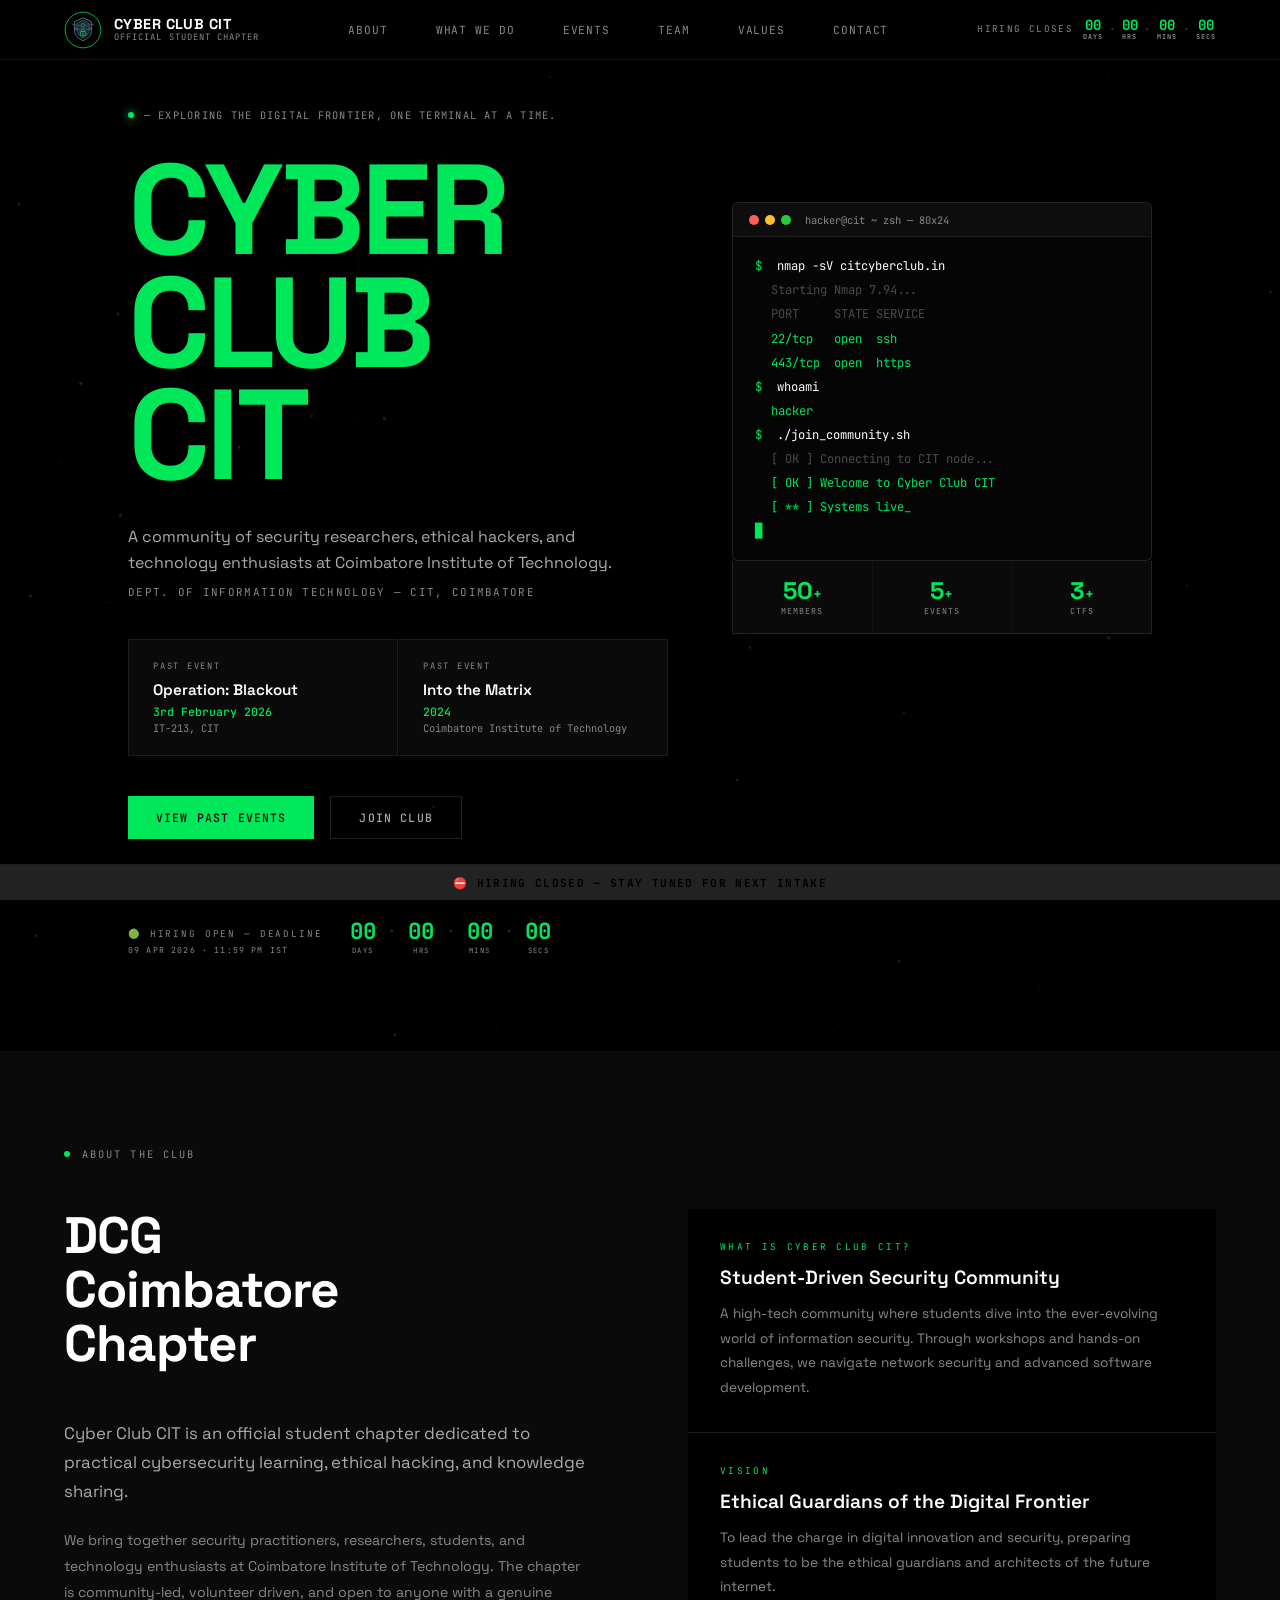
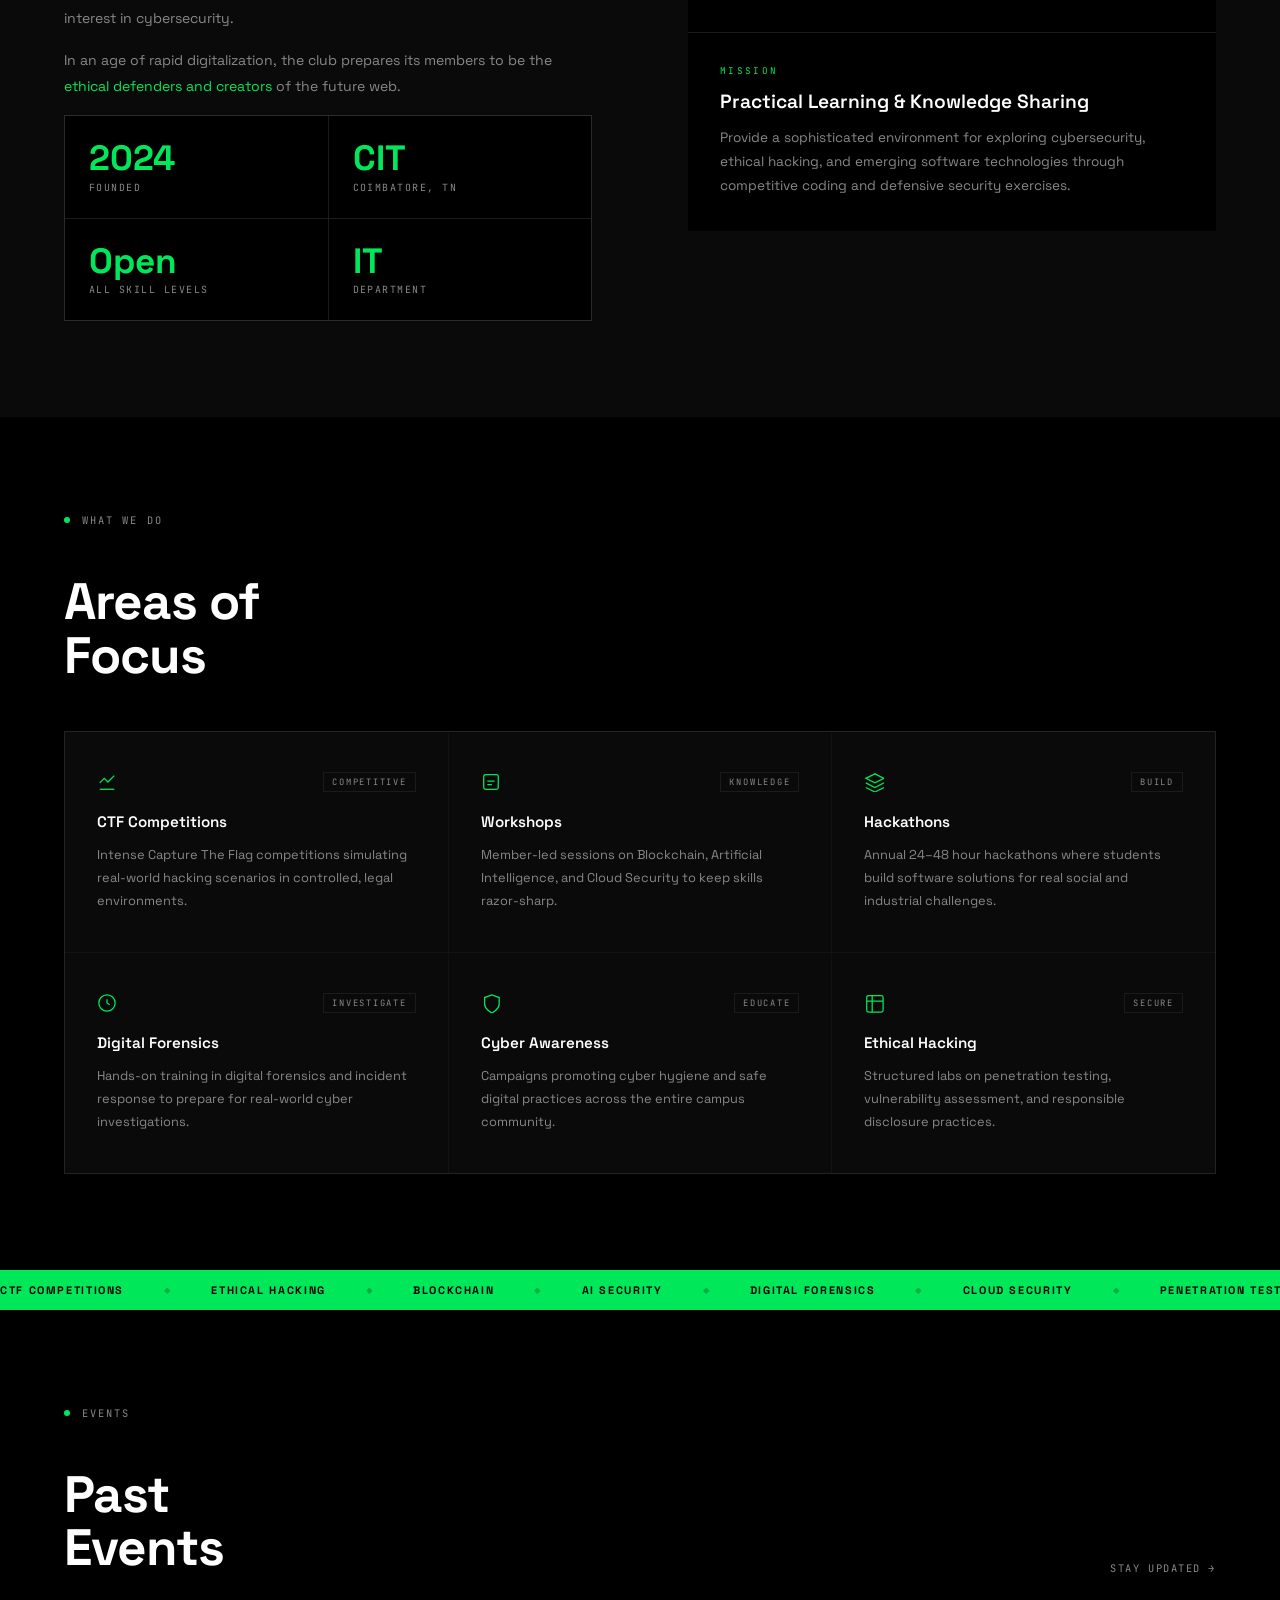
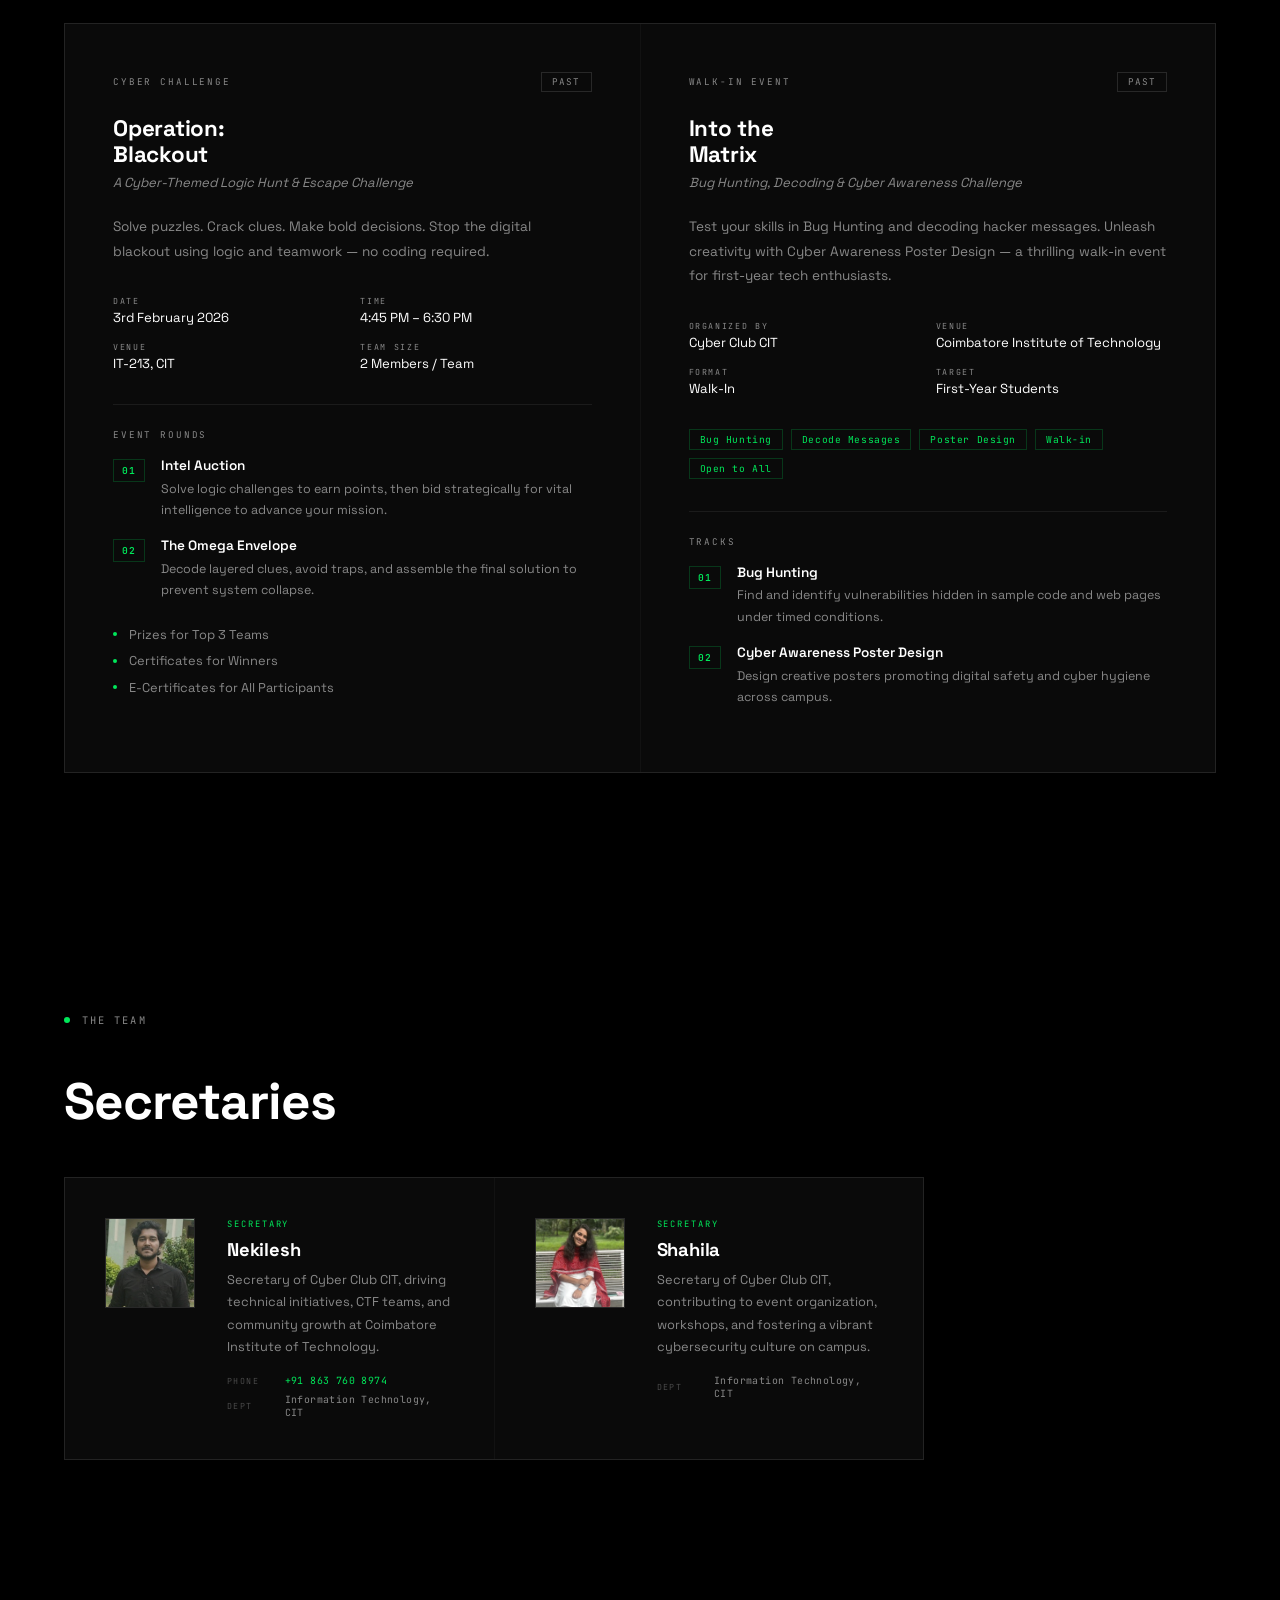
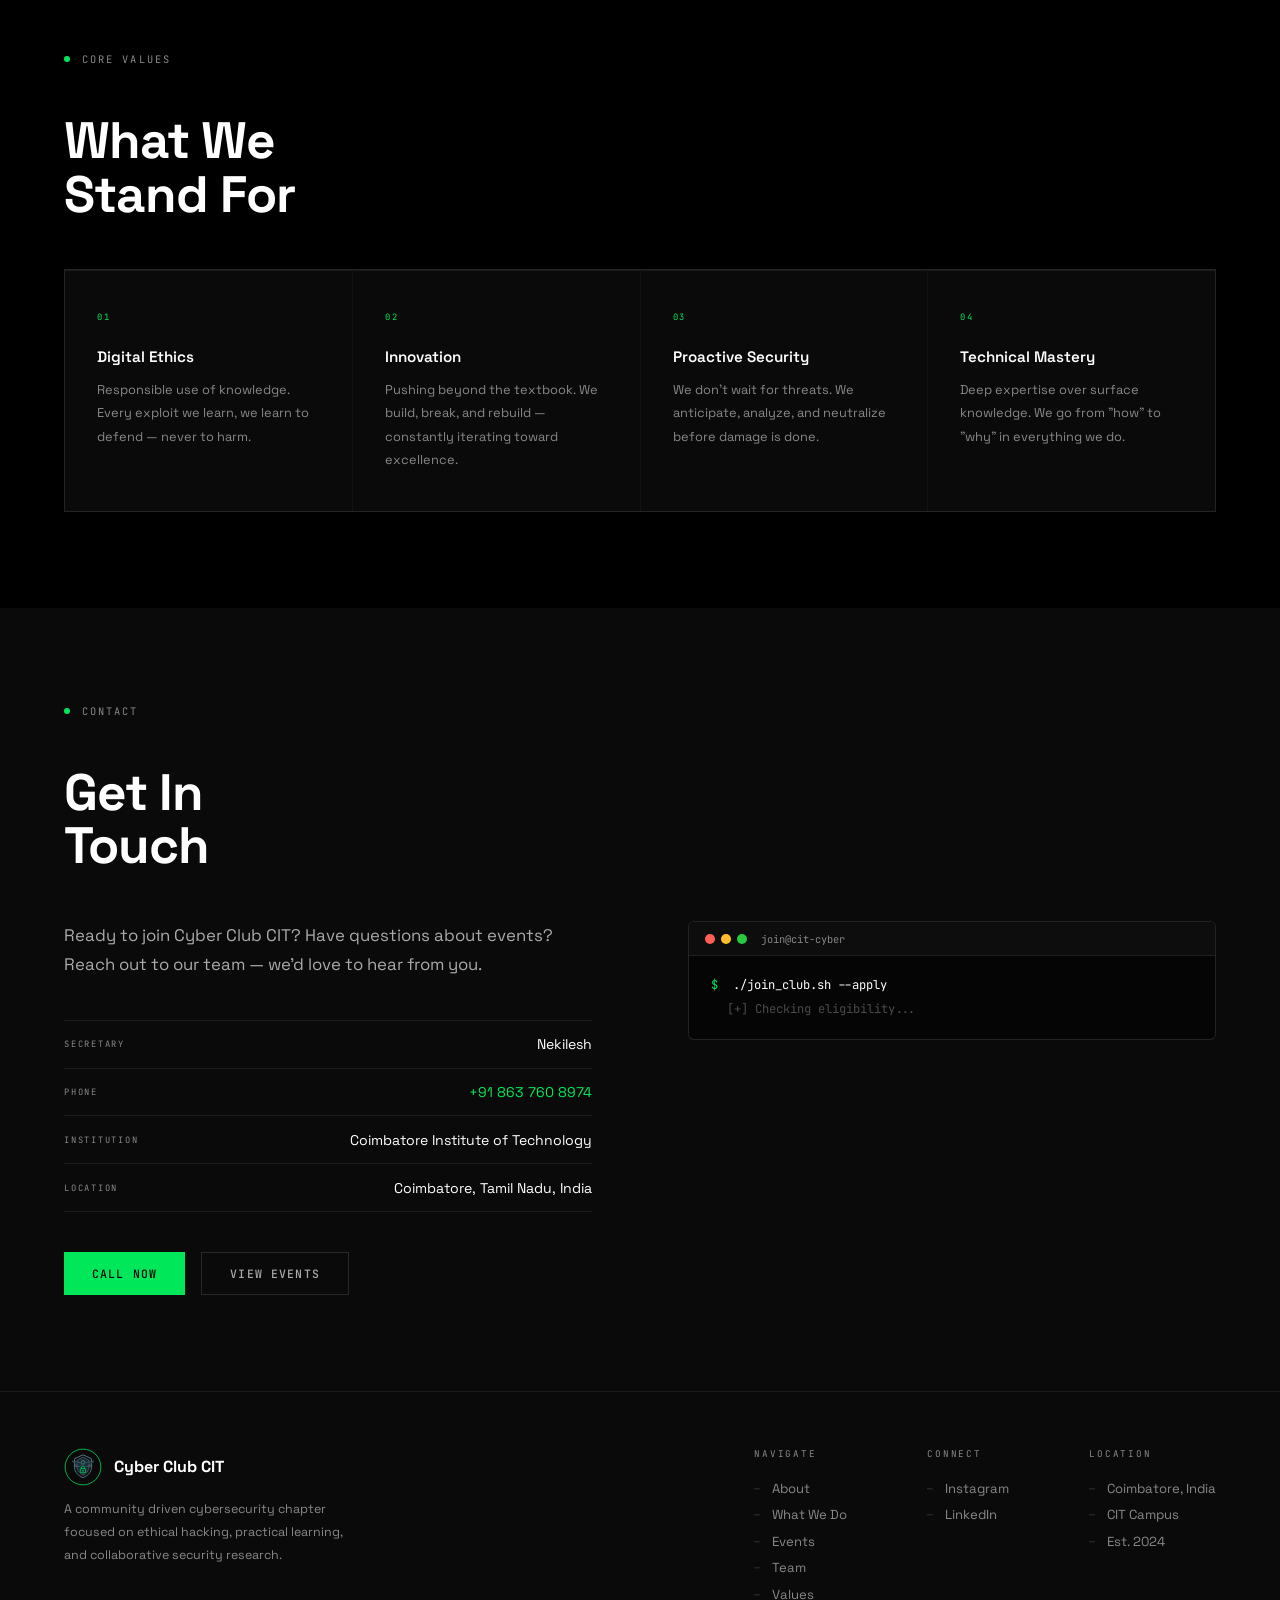
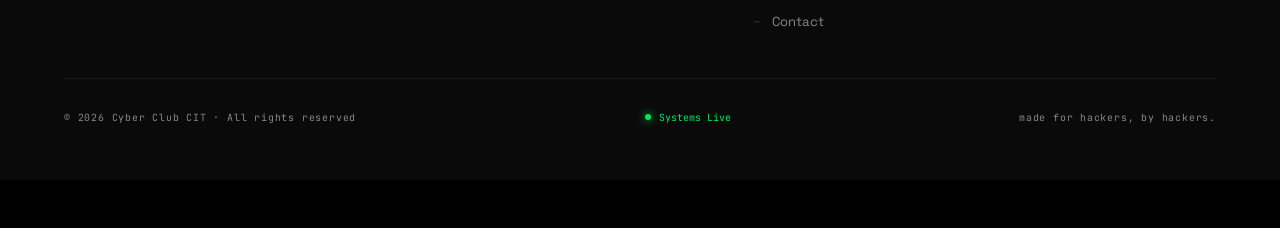
==== index.html @ 60dcbd28 "Added full website with images" ====
<!DOCTYPE html>
<html lang="en">
<head>
  <meta charset="UTF-8" />
  <meta name="viewport" content="width=device-width, initial-scale=1.0"/>
  <title>Cyber Club CIT — Coimbatore Institute of Technology</title>
  <meta name="description" content="Student-driven cybersecurity community at Coimbatore Institute of Technology.">
  <link rel="preconnect" href="https://fonts.googleapis.com">
  <link href="https://fonts.googleapis.com/css2?family=Space+Grotesk:wght@300;400;500;600;700&family=JetBrains+Mono:wght@300;400;500;700&display=swap" rel="stylesheet">
  <style>
    :root {
      --bg: #000000;
      --bg2: #0a0a0a;
      --bg3: #111111;
      --surface: #0f0f0f;
      --accent: #00e85a;
      --accent-dim: rgba(0, 232, 90, 0.15);
      --border: rgba(255,255,255,0.07);
      --border-md: rgba(255,255,255,0.12);
      --text: #888888;
      --text-bright: #ffffff;
      --text-mid: #aaaaaa;
      --font-mono: 'JetBrains Mono', monospace;
      --font-disp: 'Space Grotesk', sans-serif;
      --nav-h: 60px;
      --max-w: 1400px;
      --pad-x: clamp(1.5rem, 5vw, 5rem);
      --ease: cubic-bezier(0.16, 1, 0.3, 1);
    }

    *, *::before, *::after { margin: 0; padding: 0; box-sizing: border-box; }
    html { scroll-behavior: smooth; font-size: 16px; }
    body {
      background: var(--bg);
      color: var(--text);
      font-family: var(--font-disp);
      min-height: 100vh;
      overflow-x: hidden;
      -webkit-font-smoothing: antialiased;
    }
    a { text-decoration: none; color: inherit; }
    img, svg { display: block; }
    ul { list-style: none; }

    /* ---- NAV ---- */
    #navbar {
      position: fixed;
      top: 0; left: 0; right: 0;
      height: var(--nav-h);
      z-index: 500;
      border-bottom: 1px solid var(--border);
      background: rgba(0,0,0,0.92);
      backdrop-filter: blur(12px);
      -webkit-backdrop-filter: blur(12px);
    }
    .nav-inner {
      max-width: var(--max-w);
      margin: 0 auto;
      padding: 0 var(--pad-x);
      height: 100%;
      display: flex;
      align-items: center;
      justify-content: space-between;
    }
    .nav-logo {
      display: flex;
      align-items: center;
      gap: 0.75rem;
    }
    .club-logo-icon {
      width: 38px;
      height: 38px;
      flex-shrink: 0;
    }
    .nav-wordmark {
      display: flex;
      flex-direction: column;
      line-height: 1.1;
    }
    .nav-title {
      font-family: var(--font-disp);
      font-size: 0.9rem;
      font-weight: 700;
      color: var(--text-bright);
      letter-spacing: 0.03em;
    }
    .nav-sub {
      font-family: var(--font-mono);
      font-size: 0.55rem;
      color: var(--text);
      letter-spacing: 0.12em;
      text-transform: uppercase;
    }
    .nav-center {
      display: flex;
      align-items: center;
      gap: 3rem;
    }
    .nav-link {
      font-family: var(--font-mono);
      font-size: 0.7rem;
      color: var(--text);
      letter-spacing: 0.08em;
      text-transform: uppercase;
      transition: color 0.2s;
    }
    .nav-link:hover { color: var(--text-bright); }

    .nav-timer-wrap {
      display: flex;
      align-items: center;
      gap: 0.6rem;
    }
    .timer-label {
      font-family: var(--font-mono);
      font-size: 0.58rem;
      color: var(--text);
      letter-spacing: 0.15em;
      text-transform: uppercase;
    }
    .nav-timer {
      display: flex;
      align-items: center;
      gap: 6px;
      font-family: var(--font-mono);
      font-size: 0.82rem;
      font-weight: 700;
      color: var(--accent);
    }
    .timer-unit {
      display: flex;
      flex-direction: column;
      align-items: center;
      line-height: 1;
    }
    .timer-num { font-size: 0.88rem; }
    .timer-unit-label {
      font-size: 0.42rem;
      color: var(--text);
      letter-spacing: 0.15em;
      margin-top: 2px;
    }
    .timer-sep { color: var(--text); opacity: 0.4; font-size: 0.7rem; }

    .hamburger {
      display: none;
      background: none;
      border: 1px solid var(--border-md);
      width: 38px; height: 34px;
      flex-direction: column;
      align-items: center;
      justify-content: center;
      gap: 5px;
      cursor: pointer;
    }
    .hamburger span {
      display: block;
      width: 16px; height: 1px;
      background: var(--text);
      transition: background 0.2s;
    }
    .hamburger:hover span { background: var(--text-bright); }

    /* ---- MOBILE MENU ---- */
    .mobile-overlay {
      position: fixed; inset: 0;
      background: rgba(0,0,0,0.98);
      z-index: 2000;
      display: flex;
      flex-direction: column;
      align-items: center;
      justify-content: center;
      transform: translateX(100%);
      transition: transform 0.45s var(--ease);
    }
    .mobile-overlay.open { transform: translateX(0); }
    .close-btn {
      position: absolute;
      top: 1.5rem; right: var(--pad-x);
      background: none; border: 1px solid var(--border-md);
      width: 40px; height: 40px;
      display: flex; align-items: center; justify-content: center;
      color: var(--text); cursor: pointer;
      transition: color 0.2s, border-color 0.2s;
    }
    .close-btn:hover { color: var(--text-bright); border-color: var(--border-md); }
    .mobile-nav { display: flex; flex-direction: column; gap: 2rem; text-align: center; }
    .m-link {
      font-family: var(--font-disp);
      font-size: clamp(2rem, 8vw, 3.5rem);
      font-weight: 700;
      color: var(--text);
      transition: color 0.2s;
    }
    .m-link:hover { color: var(--text-bright); }
    .mobile-footer {
      position: absolute; bottom: 2rem;
      font-size: 0.65rem; color: var(--text);
      letter-spacing: 0.12em; text-align: center; line-height: 2;
    }

    /* ---- HERO ---- */
    #hero {
      min-height: 100vh;
      padding-top: var(--nav-h);
      position: relative;
      overflow: hidden;
      display: flex;
      flex-direction: column;
    }
    .hero-canvas-wrap {
      position: absolute; inset: 0; z-index: 0;
    }
    #heroCanvas { width: 100%; height: 100%; }

    .hero-eyebrow-bar {
      position: relative; z-index: 1;
      max-width: var(--max-w);
      margin: 0 auto;
      padding: 3rem var(--pad-x) 0;
      width: 100%;
    }
    .hero-eyebrow {
      display: flex; align-items: center; gap: 0.6rem;
      font-family: var(--font-mono);
      font-size: 0.65rem;
      color: var(--text);
      letter-spacing: 0.12em;
      text-transform: uppercase;
    }
    .status-dot {
      width: 6px; height: 6px;
      border-radius: 50%;
      background: var(--accent);
      box-shadow: 0 0 8px var(--accent);
      animation: pulseDot 2.5s ease-in-out infinite;
    }

    .hero-body {
      position: relative; z-index: 1;
      max-width: var(--max-w);
      margin: 0 auto;
      padding: 2rem var(--pad-x) 0;
      width: 100%;
      flex: 1;
      display: flex;
      align-items: flex-start;
      gap: 4rem;
    }
    .hero-left { flex: 1; }

    .hero-tagline {
      font-family: var(--font-mono);
      font-size: 0.75rem;
      color: var(--text);
      letter-spacing: 0.06em;
      margin-bottom: 1.25rem;
      font-style: italic;
    }
    .hero-tagline span { color: var(--text-mid); }

    .hero-title {
      font-family: var(--font-disp);
      font-weight: 700;
      font-size: clamp(4rem, 10vw, 9rem);
      line-height: 0.88;
      letter-spacing: -0.03em;
      color: var(--accent);
      margin-bottom: 2rem;
      animation: fadeUp 0.5s var(--ease) 0.1s both;
    }

    .hero-desc {
      font-size: 1rem;
      line-height: 1.65;
      color: var(--text-mid);
      max-width: 520px;
      margin-bottom: 0.5rem;
      font-weight: 400;
      animation: fadeUp 0.5s var(--ease) 0.25s both;
    }
    .hero-sub-desc {
      font-family: var(--font-mono);
      font-size: 0.68rem;
      color: var(--text);
      letter-spacing: 0.12em;
      text-transform: uppercase;
      margin-bottom: 2.5rem;
      animation: fadeUp 0.5s var(--ease) 0.35s both;
    }

    .event-cards-row {
      display: flex;
      gap: 1px;
      margin-bottom: 2.5rem;
      animation: fadeUp 0.5s var(--ease) 0.4s both;
    }
    .event-mini-card {
      flex: 1;
      border: 1px solid var(--border);
      background: var(--bg2);
      padding: 1.25rem 1.5rem;
    }
    .event-mini-card + .event-mini-card { border-left: none; }
    .emc-type {
      font-family: var(--font-mono);
      font-size: 0.55rem;
      color: var(--text);
      letter-spacing: 0.2em;
      text-transform: uppercase;
      margin-bottom: 0.5rem;
    }
    .emc-title {
      font-size: 0.95rem;
      font-weight: 600;
      color: var(--text-bright);
      margin-bottom: 0.35rem;
    }
    .emc-date {
      font-family: var(--font-mono);
      font-size: 0.72rem;
      color: var(--accent);
      font-weight: 500;
    }
    .emc-venue {
      font-family: var(--font-mono);
      font-size: 0.65rem;
      color: var(--text);
      margin-top: 2px;
    }

    .hero-cta {
      display: flex;
      gap: 1rem;
      flex-wrap: wrap;
      animation: fadeUp 0.5s var(--ease) 0.5s both;
    }

    /* Inline countdown in hero */
    .hero-timer-row {
      display: flex;
      align-items: center;
      gap: 1.5rem;
      margin-top: 3rem;
      padding-top: 2rem;
      border-top: 1px solid var(--border);
      animation: fadeUp 0.5s var(--ease) 0.6s both;
    }
    .htimer-label {
      font-family: var(--font-mono);
      font-size: 0.58rem;
      color: var(--text);
      letter-spacing: 0.2em;
      text-transform: uppercase;
    }
    .htimer {
      display: flex;
      align-items: center;
      gap: 0.5rem;
    }
    .htimer-unit {
      display: flex;
      flex-direction: column;
      align-items: center;
    }
    .htimer-num {
      font-family: var(--font-mono);
      font-size: 1.4rem;
      font-weight: 700;
      color: var(--accent);
      line-height: 1;
      min-width: 2.5ch;
      text-align: center;
    }
    .htimer-sub {
      font-family: var(--font-mono);
      font-size: 0.45rem;
      color: var(--text);
      letter-spacing: 0.18em;
      text-transform: uppercase;
      margin-top: 4px;
    }
    .htimer-sep {
      font-family: var(--font-mono);
      color: var(--text);
      opacity: 0.3;
      font-size: 1rem;
      margin-bottom: 14px;
    }

    .hero-right {
      flex: 0 0 420px;
      display: flex;
      flex-direction: column;
      gap: 0;
      padding-top: 3rem;
      animation: fadeLeft 0.6s var(--ease) 0.3s both;
    }

    /* Terminal */
    .terminal-window {
      background: #050505;
      border: 1px solid var(--border-md);
      border-radius: 6px;
      overflow: hidden;
    }
    .terminal-bar {
      background: #0d0d0d;
      padding: 0.6rem 1rem;
      display: flex;
      align-items: center;
      gap: 6px;
      border-bottom: 1px solid var(--border);
    }
    .tbar-dot {
      width: 10px; height: 10px; border-radius: 50%;
    }
    .tbar-dot--red    { background: #ff5f56; }
    .tbar-dot--yellow { background: #ffbd2e; }
    .tbar-dot--green  { background: #27c93f; }
    .tbar-title {
      margin-left: 8px;
      font-family: var(--font-mono);
      font-size: 0.65rem;
      color: var(--text);
    }
    .terminal-body {
      padding: 1.2rem 1.4rem;
      display: flex;
      flex-direction: column;
      gap: 4px;
      font-family: var(--font-mono);
      font-size: 0.76rem;
      line-height: 1.65;
      overflow: hidden;
    }
    .tl { color: var(--text); }
    .tl .p { color: var(--accent); margin-right: 8px; }
    .tl .c { color: var(--text-bright); }
    .tl.o { color: #4a4a4a; padding-left: 1rem; }
    .tl.o.s { color: var(--accent); }
    .blink { animation: blink 1s step-end infinite; color: var(--accent); }

    .hero-stat-grid {
      display: grid;
      grid-template-columns: repeat(3, 1fr);
      gap: 1px;
      background: var(--border);
      border: 1px solid var(--border);
      border-top: none;
    }
    .hstat {
      background: var(--bg2);
      padding: 1.1rem 0.8rem;
      display: flex;
      flex-direction: column;
      align-items: center;
      gap: 3px;
      transition: background 0.2s;
    }
    .hstat:hover { background: var(--bg3); }
    .hstat-n {
      font-family: var(--font-disp);
      font-size: 1.5rem;
      font-weight: 700;
      color: var(--accent);
      line-height: 1;
    }
    .hstat-n::after { content: '+'; font-size: 0.9rem; }
    .hstat-l {
      font-family: var(--font-mono);
      font-size: 0.52rem;
      color: var(--text);
      letter-spacing: 0.12em;
      text-transform: uppercase;
      text-align: center;
    }

    /* ---- BUTTONS ---- */
    .btn {
      display: inline-flex; align-items: center; justify-content: center;
      font-family: var(--font-mono);
      font-size: 0.72rem;
      font-weight: 500;
      letter-spacing: 0.1em;
      text-transform: uppercase;
      padding: 0.8rem 1.75rem;
      cursor: pointer;
      transition: all 0.2s;
      white-space: nowrap;
      border: none;
    }
    .btn--primary {
      background: var(--accent);
      color: #000;
    }
    .btn--primary:hover {
      background: #1fff6e;
    }
    .btn--ghost {
      border: 1px solid var(--border-md);
      color: var(--text-mid);
      background: transparent;
    }
    .btn--ghost:hover {
      border-color: rgba(255,255,255,0.3);
      color: var(--text-bright);
    }

    /* ---- SECTIONS ---- */
    section {
      padding: 6rem var(--pad-x);
    }
    .section-wrap {
      max-width: var(--max-w);
      margin: 0 auto;
    }
    .section--alt { background: var(--bg2); }

    .section-eyebrow {
      display: flex;
      align-items: center;
      gap: 0.75rem;
      margin-bottom: 3rem;
    }
    .eyebrow-dot {
      width: 6px; height: 6px;
      border-radius: 50%;
      background: var(--accent);
    }
    .eyebrow-text {
      font-family: var(--font-mono);
      font-size: 0.65rem;
      color: var(--text);
      letter-spacing: 0.2em;
      text-transform: uppercase;
    }

    .section-title {
      font-family: var(--font-disp);
      font-size: clamp(2rem, 4vw, 3.5rem);
      font-weight: 700;
      color: var(--text-bright);
      letter-spacing: -0.02em;
      line-height: 1.05;
      margin-bottom: 3rem;
    }

    /* ---- ABOUT ---- */
    .about-grid {
      display: grid;
      grid-template-columns: 1fr 1fr;
      gap: 6rem;
      align-items: start;
    }
    .about-main-text {
      font-size: 1.05rem;
      font-weight: 400;
      color: var(--text-mid);
      line-height: 1.75;
      margin-bottom: 1.25rem;
    }
    .about-body {
      font-size: 0.88rem;
      line-height: 1.85;
      color: var(--text);
      margin-bottom: 1rem;
    }
    mark {
      background: none;
      color: var(--accent);
    }

    .about-stats {
      display: grid;
      grid-template-columns: 1fr 1fr;
      gap: 1px;
      background: var(--border);
      border: 1px solid var(--border);
      margin-top: 1rem;
    }
    .astat {
      background: var(--bg);
      padding: 1.5rem;
    }
    .astat-n {
      font-family: var(--font-disp);
      font-size: 2.2rem;
      font-weight: 700;
      color: var(--accent);
      line-height: 1;
      margin-bottom: 0.35rem;
    }
    .astat-l {
      font-family: var(--font-mono);
      font-size: 0.62rem;
      color: var(--text);
      letter-spacing: 0.15em;
      text-transform: uppercase;
    }

    .vm-cards {
      display: flex;
      flex-direction: column;
      gap: 1px;
      background: var(--border);
    }
    .vm-card {
      background: var(--bg);
      padding: 2rem;
      transition: background 0.2s;
    }
    .vm-card:hover { background: var(--bg3); }
    .vm-card-label {
      font-family: var(--font-mono);
      font-size: 0.58rem;
      color: var(--accent);
      letter-spacing: 0.25em;
      text-transform: uppercase;
      margin-bottom: 0.75rem;
    }
    .vm-card h3 {
      font-size: 1.2rem;
      font-weight: 600;
      color: var(--text-bright);
      margin-bottom: 0.75rem;
    }
    .vm-card p {
      font-size: 0.85rem;
      line-height: 1.8;
      color: var(--text);
    }

    /* ---- WHAT WE DO ---- */
    .activities-grid {
      display: grid;
      grid-template-columns: repeat(3, 1fr);
      gap: 1px;
      background: var(--border);
      border: 1px solid var(--border);
    }
    .activity-card {
      background: var(--bg2);
      padding: 2.5rem 2rem;
      position: relative;
      overflow: hidden;
      cursor: default;
      transition: background 0.2s;
    }
    .activity-card::before {
      content: '';
      position: absolute;
      top: 0; left: 0; right: 0;
      height: 1px;
      background: var(--accent);
      transform: scaleX(0);
      transform-origin: left;
      transition: transform 0.3s var(--ease);
    }
    .activity-card:hover { background: var(--bg3); }
    .activity-card:hover::before { transform: scaleX(1); }
    .ac-top {
      display: flex;
      align-items: center;
      justify-content: space-between;
      margin-bottom: 1.25rem;
    }
    .ac-tag {
      font-family: var(--font-mono);
      font-size: 0.55rem;
      color: var(--text);
      letter-spacing: 0.2em;
      text-transform: uppercase;
      border: 1px solid var(--border);
      padding: 3px 8px;
    }
    .activity-card h3 {
      font-size: 0.95rem;
      font-weight: 600;
      color: var(--text-bright);
      margin-bottom: 0.75rem;
    }
    .activity-card p {
      font-size: 0.8rem;
      line-height: 1.8;
      color: var(--text);
    }
    .ac-icon svg { stroke: var(--accent); }

    /* ---- MARQUEE ---- */
    .marquee-section {
      background: var(--accent);
      overflow: hidden;
      padding: 0;
    }
    .marquee-inner {
      display: flex;
      align-items: center;
      gap: 2.5rem;
      padding: 0.8rem 0;
      white-space: nowrap;
      animation: marquee 30s linear infinite;
      width: max-content;
    }
    .marquee-inner span {
      font-family: var(--font-disp);
      font-size: 0.68rem;
      font-weight: 700;
      color: #000;
      letter-spacing: 0.15em;
      text-transform: uppercase;
    }
    .marquee-inner .dot { color: rgba(0,0,0,0.25); font-size: 0.5rem; }

    /* ---- EVENTS (PAST) ---- */
    #events { background: var(--bg); }
    .past-events-header {
      display: flex;
      align-items: flex-end;
      justify-content: space-between;
      margin-bottom: 3rem;
    }
    .past-events-header .section-title { margin-bottom: 0; }
    .all-events-link {
      font-family: var(--font-mono);
      font-size: 0.65rem;
      color: var(--text);
      letter-spacing: 0.15em;
      text-transform: uppercase;
      transition: color 0.2s;
      display: flex;
      align-items: center;
      gap: 0.5rem;
    }
    .all-events-link:hover { color: var(--text-bright); }

    .events-grid {
      display: grid;
      grid-template-columns: 1fr 1fr;
      gap: 1px;
      background: var(--border);
      border: 1px solid var(--border);
      margin-bottom: 3rem;
    }
    .event-card {
      background: var(--bg2);
      padding: 3rem;
      position: relative;
      transition: background 0.2s;
    }
    .event-card:hover { background: var(--bg3); }

    .event-card-type {
      font-family: var(--font-mono);
      font-size: 0.58rem;
      color: var(--text);
      letter-spacing: 0.2em;
      text-transform: uppercase;
      margin-bottom: 1.5rem;
      display: flex;
      align-items: center;
      justify-content: space-between;
    }
    .event-status-past {
      font-family: var(--font-mono);
      font-size: 0.58rem;
      color: var(--text);
      letter-spacing: 0.12em;
      border: 1px solid var(--border-md);
      padding: 3px 10px;
    }

    .event-card h3 {
      font-family: var(--font-disp);
      font-size: 1.4rem;
      font-weight: 700;
      color: var(--text-bright);
      line-height: 1.15;
      letter-spacing: -0.01em;
      margin-bottom: 0.4rem;
    }
    .event-card-sub {
      font-size: 0.82rem;
      color: var(--text);
      margin-bottom: 1.5rem;
      font-style: italic;
    }
    .event-card-desc {
      font-size: 0.85rem;
      line-height: 1.8;
      color: var(--text);
      margin-bottom: 2rem;
    }

    .event-meta-grid {
      display: grid;
      grid-template-columns: 1fr 1fr;
      gap: 1rem;
      margin-bottom: 2rem;
    }
    .meta-item dt {
      font-family: var(--font-mono);
      font-size: 0.52rem;
      color: var(--text);
      letter-spacing: 0.2em;
      text-transform: uppercase;
      margin-bottom: 3px;
    }
    .meta-item dd {
      font-size: 0.82rem;
      color: var(--text-bright);
    }

    .event-tags {
      display: flex;
      flex-wrap: wrap;
      gap: 0.5rem;
      margin-bottom: 2rem;
    }
    .tag {
      font-family: var(--font-mono);
      font-size: 0.6rem;
      color: var(--accent);
      border: 1px solid rgba(0,232,90,0.2);
      padding: 3px 10px;
      letter-spacing: 0.06em;
    }

    .event-rounds {
      border-top: 1px solid var(--border);
      padding-top: 1.5rem;
    }
    .event-rounds-title {
      font-family: var(--font-mono);
      font-size: 0.58rem;
      color: var(--text);
      letter-spacing: 0.2em;
      text-transform: uppercase;
      margin-bottom: 1rem;
    }
    .round-item {
      display: flex;
      gap: 1rem;
      align-items: flex-start;
      margin-bottom: 1rem;
    }
    .round-num {
      font-family: var(--font-mono);
      font-size: 0.6rem;
      color: var(--accent);
      font-weight: 600;
      letter-spacing: 0.12em;
      padding: 0.25rem 0.5rem;
      border: 1px solid rgba(0,232,90,0.2);
      flex-shrink: 0;
      margin-top: 2px;
    }
    .round-content h5 {
      font-size: 0.85rem;
      font-weight: 600;
      color: var(--text-bright);
      margin-bottom: 0.3rem;
    }
    .round-content p {
      font-size: 0.78rem;
      line-height: 1.7;
      color: var(--text);
    }

    .prize-list {
      margin-top: 1.5rem;
      display: flex;
      flex-direction: column;
      gap: 0.6rem;
    }
    .prize-item {
      display: flex;
      align-items: center;
      gap: 0.75rem;
      font-size: 0.8rem;
      color: var(--text);
    }
    .prize-dot {
      width: 4px; height: 4px;
      border-radius: 50%;
      background: var(--accent);
      flex-shrink: 0;
    }

    /* ---- VALUES ---- */
    .values-grid {
      display: grid;
      grid-template-columns: repeat(4, 1fr);
      gap: 1px;
      background: var(--border);
      border: 1px solid var(--border);
    }
    .value-card {
      background: var(--bg2);
      padding: 2.5rem 2rem;
      position: relative;
      cursor: default;
      transition: background 0.2s;
      border-top: 1px solid var(--border);
    }
    .value-card:hover {
      background: var(--bg3);
      border-top-color: var(--accent);
    }
    .value-num {
      font-family: var(--font-mono);
      font-size: 0.55rem;
      color: var(--accent);
      letter-spacing: 0.2em;
      margin-bottom: 1.5rem;
    }
    .value-card h3 {
      font-size: 0.95rem;
      font-weight: 600;
      color: var(--text-bright);
      margin-bottom: 0.75rem;
    }
    .value-card p {
      font-size: 0.8rem;
      line-height: 1.8;
      color: var(--text);
    }

    /* ---- CONTACT ---- */
    .contact-grid {
      display: grid;
      grid-template-columns: 1fr 1fr;
      gap: 6rem;
      align-items: start;
    }
    .contact-lead {
      font-size: 1.05rem;
      font-weight: 400;
      color: var(--text-mid);
      line-height: 1.75;
      margin-bottom: 2.5rem;
    }
    .contact-list { margin-bottom: 2.5rem; }
    .contact-item {
      padding: 0.9rem 0;
      border-bottom: 1px solid var(--border);
      display: flex;
      justify-content: space-between;
      align-items: center;
    }
    .contact-item:first-child { border-top: 1px solid var(--border); }
    .contact-item dt {
      font-family: var(--font-mono);
      font-size: 0.55rem;
      color: var(--text);
      letter-spacing: 0.2em;
      text-transform: uppercase;
    }
    .contact-item dd {
      font-size: 0.88rem;
      color: var(--text-bright);
    }
    .contact-link { color: var(--accent); transition: opacity 0.2s; }
    .contact-link:hover { opacity: 0.7; }
    .contact-actions { display: flex; gap: 1rem; }

    /* ---- FOOTER ---- */
    footer {
      background: var(--bg2);
      border-top: 1px solid var(--border);
      padding: 3.5rem var(--pad-x);
    }
    .footer-top {
      max-width: var(--max-w);
      margin: 0 auto;
      display: grid;
      grid-template-columns: 1fr auto auto auto;
      gap: 5rem;
      align-items: start;
      padding-bottom: 3rem;
      border-bottom: 1px solid var(--border);
      margin-bottom: 2rem;
    }
    .footer-brand-name {
      display: flex;
      align-items: center;
      gap: 0.75rem;
      margin-bottom: 0.75rem;
    }
    .footer-brand-name-text {
      font-family: var(--font-disp);
      font-size: 1rem;
      font-weight: 700;
      color: var(--text-bright);
    }
    .footer-desc {
      font-size: 0.78rem;
      line-height: 1.85;
      color: var(--text);
      max-width: 300px;
    }
    .footer-col-title {
      font-family: var(--font-mono);
      font-size: 0.58rem;
      color: var(--text);
      letter-spacing: 0.2em;
      text-transform: uppercase;
      margin-bottom: 1.25rem;
    }
    .footer-col-links {
      display: flex;
      flex-direction: column;
      gap: 0.6rem;
    }
    .footer-col-links a {
      font-size: 0.82rem;
      color: var(--text);
      transition: color 0.2s;
      display: flex;
      align-items: center;
      gap: 0.75rem;
    }
    .footer-col-links a::before {
      content: '—';
      font-family: var(--font-mono);
      font-size: 0.6rem;
      color: var(--text);
      opacity: 0.4;
    }
    .footer-col-links a:hover { color: var(--text-bright); }

    .footer-bottom {
      max-width: var(--max-w);
      margin: 0 auto;
      display: flex;
      justify-content: space-between;
      align-items: center;
    }
    .footer-copy {
      font-family: var(--font-mono);
      font-size: 0.62rem;
      color: var(--text);
      letter-spacing: 0.08em;
    }
    .footer-made {
      font-family: var(--font-mono);
      font-size: 0.62rem;
      color: var(--text);
      letter-spacing: 0.08em;
    }
    .footer-status {
      display: flex;
      align-items: center;
      gap: 0.5rem;
      font-family: var(--font-mono);
      font-size: 0.62rem;
      color: var(--accent);
    }

    /* ---- SCROLL REVEAL ---- */
    .reveal {
      opacity: 0;
      transform: translateY(20px);
      transition: opacity 0.55s var(--ease), transform 0.55s var(--ease);
      transition-delay: var(--delay, 0s);
    }
    .reveal.visible { opacity: 1; transform: translateY(0); }

    /* ---- TEAM SECTION ---- */
    #team { background: var(--bg); }
    .team-grid {
      display: grid;
      grid-template-columns: repeat(2, 1fr);
      gap: 1px;
      background: var(--border);
      border: 1px solid var(--border);
      max-width: 860px;
    }
    .team-card {
      background: var(--bg2);
      padding: 2.5rem;
      display: flex;
      gap: 2rem;
      align-items: flex-start;
      transition: background 0.2s;
      position: relative;
      overflow: hidden;
    }
    .team-card::before {
      content: '';
      position: absolute;
      top: 0; left: 0; right: 0;
      height: 1px;
      background: var(--accent);
      transform: scaleX(0);
      transform-origin: left;
      transition: transform 0.3s var(--ease);
    }
    .team-card:hover { background: var(--bg3); }
    .team-card:hover::before { transform: scaleX(1); }
    .team-photo-wrap {
      flex-shrink: 0;
      width: 90px;
      height: 90px;
      position: relative;
    }
    .team-photo {
      width: 90px;
      height: 90px;
      object-fit: cover;
      object-position: top center;
      border: 1px solid var(--border-md);
      filter: grayscale(20%);
      transition: filter 0.3s;
      display: block;
    }
    .team-card:hover .team-photo { filter: grayscale(0%); }
    .team-photo-placeholder {
      width: 90px;
      height: 90px;
      background: var(--bg3);
      border: 1px solid var(--border-md);
      display: flex;
      align-items: center;
      justify-content: center;
    }
    .team-info { flex: 1; }
    .team-role {
      font-family: var(--font-mono);
      font-size: 0.55rem;
      color: var(--accent);
      letter-spacing: 0.22em;
      text-transform: uppercase;
      margin-bottom: 0.5rem;
    }
    .team-name {
      font-family: var(--font-disp);
      font-size: 1.15rem;
      font-weight: 700;
      color: var(--text-bright);
      margin-bottom: 0.5rem;
      letter-spacing: -0.01em;
    }
    .team-bio {
      font-size: 0.8rem;
      line-height: 1.75;
      color: var(--text);
      margin-bottom: 1rem;
    }
    .team-contact {
      display: flex;
      flex-direction: column;
      gap: 0.35rem;
    }
    .team-contact-item {
      display: flex;
      align-items: center;
      gap: 0.6rem;
      font-family: var(--font-mono);
      font-size: 0.62rem;
      color: var(--text);
      letter-spacing: 0.04em;
    }
    .team-contact-item .tc-label {
      color: var(--text);
      opacity: 0.5;
      font-size: 0.52rem;
      letter-spacing: 0.18em;
      text-transform: uppercase;
      min-width: 3rem;
    }
    .team-contact-item a {
      color: var(--accent);
      transition: opacity 0.2s;
    }
    .team-contact-item a:hover { opacity: 0.7; }

    /* ---- HIRING BANNER ---- */
    .hiring-banner {
      position: fixed;
      bottom: 0; left: 0; right: 0;
      z-index: 400;
      background: var(--accent);
      padding: 0.65rem var(--pad-x);
      display: flex;
      align-items: center;
      justify-content: center;
      gap: 1.5rem;
      border-top: 1px solid rgba(0,0,0,0.15);
    }
    .hiring-banner-text {
      font-family: var(--font-mono);
      font-size: 0.7rem;
      font-weight: 700;
      color: #000;
      letter-spacing: 0.12em;
      text-transform: uppercase;
    }
    .hiring-banner-timer {
      display: flex;
      align-items: center;
      gap: 0.4rem;
      font-family: var(--font-mono);
      font-size: 0.82rem;
      font-weight: 700;
      color: #000;
    }
    .hb-sep { opacity: 0.4; }
    .hiring-banner-btn {
      font-family: var(--font-mono);
      font-size: 0.65rem;
      font-weight: 700;
      letter-spacing: 0.1em;
      text-transform: uppercase;
      background: #000;
      color: var(--accent);
      padding: 0.4rem 1.1rem;
      border: none;
      cursor: pointer;
      transition: opacity 0.2s;
      text-decoration: none;
      display: inline-flex;
      align-items: center;
    }
    .hiring-banner-btn:hover { opacity: 0.8; }
    .hiring-banner-expired {
      display: none;
    }
    body { padding-bottom: 48px; }

    /* ---- KEYFRAMES ---- */
    @keyframes fadeUp {
      from { opacity: 0; transform: translateY(20px); }
      to   { opacity: 1; transform: translateY(0); }
    }
    @keyframes fadeLeft {
      from { opacity: 0; transform: translateX(24px); }
      to   { opacity: 1; transform: translateX(0); }
    }
    @keyframes blink {
      0%, 100% { opacity: 1; }
      50%       { opacity: 0; }
    }
    @keyframes marquee {
      from { transform: translateX(0); }
      to   { transform: translateX(-50%); }
    }
    @keyframes pulseDot {
      0%, 100% { box-shadow: 0 0 5px var(--accent); }
      50%       { box-shadow: 0 0 12px var(--accent), 0 0 20px rgba(0,232,90,0.3); }
    }

    /* ---- RESPONSIVE ---- */
    @media (max-width: 1100px) {
      .hero-body { flex-direction: column; }
      .hero-right { flex: 0 0 auto; width: 100%; max-width: 500px; }
      .about-grid { grid-template-columns: 1fr; gap: 3rem; }
      .activities-grid { grid-template-columns: repeat(2, 1fr); }
      .values-grid { grid-template-columns: repeat(2, 1fr); }
      .events-grid { grid-template-columns: 1fr; }
      .contact-grid { grid-template-columns: 1fr; gap: 3rem; }
      .footer-top { grid-template-columns: 1fr 1fr; gap: 3rem; }
    }
    @media (max-width: 768px) {
      :root { --pad-x: 1.5rem; }
      section { padding: 4rem var(--pad-x); }
      .nav-center, .nav-timer-wrap { display: none; }
      .hamburger { display: flex; }
      .activities-grid { grid-template-columns: 1fr; }
      .values-grid { grid-template-columns: 1fr 1fr; }
      .hero-title { font-size: clamp(3.5rem, 15vw, 7rem); }
      .event-meta-grid { grid-template-columns: 1fr; }
      .footer-top { grid-template-columns: 1fr; gap: 2rem; }
    }
    @media (max-width: 480px) {
      .values-grid { grid-template-columns: 1fr; }
      .event-cards-row { flex-direction: column; }
      .event-mini-card + .event-mini-card { border-left: 1px solid var(--border); border-top: none; }
    }
    @media (prefers-reduced-motion: reduce) {
      *, *::before, *::after { animation-duration: 0.01ms !important; transition-duration: 0.01ms !important; }
      .reveal { opacity: 1; transform: none; }
    }
  </style>
</head>
<body>

  <!-- NAV -->
  <nav id="navbar" aria-label="Main navigation">
    <div class="nav-inner">
      <a href="#hero" class="nav-logo" aria-label="Cyber Club CIT home">
        <!-- Cyber Club CIT Logo: Eagle + Shield + Lock -->
        <svg class="club-logo-icon" viewBox="0 0 100 100" fill="none" xmlns="http://www.w3.org/2000/svg" aria-hidden="true">
          <!-- Outer circle -->
          <circle cx="50" cy="50" r="47" fill="none" stroke="#00e85a" stroke-width="2"/>
          <!-- Shield shape -->
          <path d="M50 18 L72 28 L72 52 C72 64 62 73 50 78 C38 73 28 64 28 52 L28 28 Z" fill="none" stroke="#5a7a8a" stroke-width="2.5"/>
          <!-- Inner shield -->
          <path d="M50 24 L66 32 L66 50 C66 60 58 68 50 72 C42 68 34 60 34 50 L34 32 Z" fill="#1a2a35" stroke="#5a7a8a" stroke-width="1.5"/>
          <!-- Lock body -->
          <rect x="43" y="54" width="14" height="11" rx="2" fill="none" stroke="#00e85a" stroke-width="1.8"/>
          <!-- Lock shackle -->
          <path d="M46 54 L46 50 C46 47 54 47 54 50 L54 54" fill="none" stroke="#00e85a" stroke-width="1.8"/>
          <!-- Lock keyhole -->
          <circle cx="50" cy="59" r="1.5" fill="#00e85a"/>
          <line x1="50" y1="60.5" x2="50" y2="63" stroke="#00e85a" stroke-width="1.4"/>
          <!-- Eagle head -->
          <ellipse cx="50" cy="38" rx="5" ry="5.5" fill="none" stroke="#6a8a9a" stroke-width="1.5"/>
          <!-- Eagle eyes -->
          <circle cx="48.2" cy="36.5" r="0.8" fill="#00e85a"/>
          <circle cx="51.8" cy="36.5" r="0.8" fill="#00e85a"/>
          <!-- Eagle beak -->
          <path d="M48.5 39.5 L50 41.5 L51.5 39.5" fill="none" stroke="#00e85a" stroke-width="1"/>
          <!-- Left wing -->
          <path d="M45 40 C38 36 28 38 22 34 C25 40 30 43 36 44 C34 46 30 47 26 46 C29 50 35 50 41 48 L45 46" fill="none" stroke="#5a7a8a" stroke-width="1.5"/>
          <!-- Right wing -->
          <path d="M55 40 C62 36 72 38 78 34 C75 40 70 43 64 44 C66 46 70 47 74 46 C71 50 65 50 59 48 L55 46" fill="none" stroke="#5a7a8a" stroke-width="1.5"/>
          <!-- Wing fill left -->
          <path d="M45 40 C40 38 32 39 24 36 C27 41 33 44 40 45 L45 46" fill="#1e3040" stroke="none" opacity="0.7"/>
          <!-- Wing fill right -->
          <path d="M55 40 C60 38 68 39 76 36 C73 41 67 44 60 45 L55 46" fill="#1e3040" stroke="none" opacity="0.7"/>
          <!-- Top text arc - CYBER CLUB (simplified as line text) -->
          <path id="topArc" d="M 18 50 A 32 32 0 0 1 82 50" fill="none"/>
        </svg>
        <div class="nav-wordmark">
          <span class="nav-title">CYBER CLUB CIT</span>
          <span class="nav-sub">Official Student Chapter</span>
        </div>
      </a>

      <div class="nav-center" id="navLinks">
        <a href="#about" class="nav-link">About</a>
        <a href="#what-we-do" class="nav-link">What We Do</a>
        <a href="#events" class="nav-link">Events</a>
        <a href="#team" class="nav-link">Team</a>
        <a href="#values" class="nav-link">Values</a>
        <a href="#contact" class="nav-link">Contact</a>
      </div>

      <div class="nav-timer-wrap" aria-label="Hiring deadline countdown">
        <span class="timer-label">HIRING CLOSES</span>
        <div class="nav-timer">
          <div class="timer-unit">
            <span class="timer-num" id="navD">--</span>
            <span class="timer-unit-label">DAYS</span>
          </div>
          <span class="timer-sep">·</span>
          <div class="timer-unit">
            <span class="timer-num" id="navH">--</span>
            <span class="timer-unit-label">HRS</span>
          </div>
          <span class="timer-sep">·</span>
          <div class="timer-unit">
            <span class="timer-num" id="navM">--</span>
            <span class="timer-unit-label">MINS</span>
          </div>
          <span class="timer-sep">·</span>
          <div class="timer-unit">
            <span class="timer-num" id="navS">--</span>
            <span class="timer-unit-label">SECS</span>
          </div>
        </div>
      </div>

      <button class="hamburger" id="menuBtn" aria-label="Open menu">
        <span></span><span></span><span></span>
      </button>
    </div>
  </nav>

  <!-- MOBILE MENU -->
  <div class="mobile-overlay" id="mobileMenu" aria-hidden="true" role="dialog">
    <button class="close-btn" id="closeMenu" aria-label="Close menu">
      <svg width="20" height="20" viewBox="0 0 20 20" fill="none" stroke="currentColor" stroke-width="1.5"><line x1="15" y1="5" x2="5" y2="15"/><line x1="5" y1="5" x2="15" y2="15"/></svg>
    </button>
    <nav class="mobile-nav">
      <a href="#about" class="m-link">About</a>
      <a href="#what-we-do" class="m-link">What We Do</a>
      <a href="#events" class="m-link">Events</a>
      <a href="#team" class="m-link">Team</a>
      <a href="#values" class="m-link">Values</a>
      <a href="#contact" class="m-link">Contact</a>
    </nav>
    <div class="mobile-footer">
      <p>Cyber Club CIT — Est. 2024</p>
      <p>Coimbatore Institute of Technology</p>
    </div>
  </div>

  <!-- HERO -->
  <section id="hero" aria-label="Hero">
    <div class="hero-canvas-wrap">
      <canvas id="heroCanvas" aria-hidden="true"></canvas>
    </div>

    <div class="hero-eyebrow-bar">
      <div class="hero-eyebrow">
        <span class="status-dot" aria-hidden="true"></span>
        <span>— Exploring the digital frontier, one terminal at a time.</span>
      </div>
    </div>

    <div class="hero-body">
      <div class="hero-left">
        <h1 class="hero-title">CYBER<br>CLUB<br>CIT</h1>

        <p class="hero-desc">A community of security researchers, ethical hackers, and technology enthusiasts at Coimbatore Institute of Technology.</p>
        <p class="hero-sub-desc">Dept. of Information Technology — CIT, Coimbatore</p>

        <div class="event-cards-row">
          <div class="event-mini-card">
            <div class="emc-type">Past Event</div>
            <div class="emc-title">Operation: Blackout</div>
            <div class="emc-date">3rd February 2026</div>
            <div class="emc-venue">IT-213, CIT</div>
          </div>
          <div class="event-mini-card">
            <div class="emc-type">Past Event</div>
            <div class="emc-title">Into the Matrix</div>
            <div class="emc-date">2024</div>
            <div class="emc-venue">Coimbatore Institute of Technology</div>
          </div>
        </div>

        <div class="hero-cta">
          <a href="#events" class="btn btn--primary">View Past Events</a>
          <a href="#contact" class="btn btn--ghost">Join Club</a>
        </div>

        <div class="hero-timer-row" aria-label="Hiring deadline countdown">
          <div>
            <span class="htimer-label">🟢 Hiring Open — Deadline</span>
            <div style="font-family:var(--font-mono);font-size:0.52rem;color:var(--text);letter-spacing:0.14em;margin-top:3px;">09 APR 2026 · 11:59 PM IST</div>
          </div>
          <div class="htimer">
            <div class="htimer-unit">
              <span class="htimer-num" id="hD">--</span>
              <span class="htimer-sub">days</span>
            </div>
            <span class="htimer-sep">·</span>
            <div class="htimer-unit">
              <span class="htimer-num" id="hH">--</span>
              <span class="htimer-sub">hrs</span>
            </div>
            <span class="htimer-sep">·</span>
            <div class="htimer-unit">
              <span class="htimer-num" id="hM">--</span>
              <span class="htimer-sub">mins</span>
            </div>
            <span class="htimer-sep">·</span>
            <div class="htimer-unit">
              <span class="htimer-num" id="hS">--</span>
              <span class="htimer-sub">secs</span>
            </div>
          </div>
        </div>
      </div>

      <div class="hero-right">
        <div class="terminal-window" role="complementary" aria-label="Terminal">
          <div class="terminal-bar" aria-hidden="true">
            <span class="tbar-dot tbar-dot--red"></span>
            <span class="tbar-dot tbar-dot--yellow"></span>
            <span class="tbar-dot tbar-dot--green"></span>
            <span class="tbar-title">hacker@cit ~ zsh — 80x24</span>
          </div>
          <div class="terminal-body" id="terminalBody" aria-live="polite">
            <div class="tl"><span class="p">$</span> <span class="c">nmap -sV citcyberclub.in</span></div>
            <div class="tl o">Starting Nmap 7.94...</div>
            <div class="tl o">PORT&nbsp;&nbsp;&nbsp;&nbsp; STATE SERVICE</div>
            <div class="tl o s">22/tcp&nbsp;&nbsp; open&nbsp; ssh</div>
            <div class="tl o s">443/tcp&nbsp; open&nbsp; https</div>
            <div class="tl"><span class="p">$</span> <span class="c">whoami</span></div>
            <div class="tl o s">hacker</div>
            <div class="tl"><span class="p">$</span> <span class="c">./join_community.sh</span></div>
            <div class="tl o">[ OK ] Connecting to CIT node...</div>
            <div class="tl o s">[ OK ] Welcome to Cyber Club CIT</div>
            <div class="tl o s">[ ** ] Systems live_</div>
            <div class="tl"><span class="p blink">█</span></div>
          </div>
        </div>
        <div class="hero-stat-grid" aria-label="Club statistics">
          <div class="hstat">
            <span class="hstat-n" data-count="50">0</span>
            <span class="hstat-l">Members</span>
          </div>
          <div class="hstat">
            <span class="hstat-n" data-count="5">0</span>
            <span class="hstat-l">Events</span>
          </div>
          <div class="hstat">
            <span class="hstat-n" data-count="3">0</span>
            <span class="hstat-l">CTFs</span>
          </div>
        </div>
      </div>
    </div>
  </section>

  <!-- ABOUT -->
  <section id="about" class="section--alt" aria-labelledby="about-heading">
    <div class="section-wrap">
      <div class="section-eyebrow reveal">
        <span class="eyebrow-dot"></span>
        <span class="eyebrow-text">About the Club</span>
      </div>

      <div class="about-grid">
        <div>
          <h2 id="about-heading" class="section-title reveal">DCG<br>Coimbatore<br>Chapter</h2>
          <p class="about-main-text reveal">
            Cyber Club CIT is an official student chapter dedicated to practical cybersecurity learning, ethical hacking, and knowledge sharing.
          </p>
          <p class="about-body reveal">
            We bring together security practitioners, researchers, students, and technology enthusiasts at Coimbatore Institute of Technology. The chapter is community-led, volunteer driven, and open to anyone with a genuine interest in cybersecurity.
          </p>
          <p class="about-body reveal">
            In an age of rapid digitalization, the club prepares its members to be the <mark>ethical defenders and creators</mark> of the future web.
          </p>

          <div class="about-stats reveal" style="--delay:0.1s">
            <div class="astat">
              <div class="astat-n">2024</div>
              <div class="astat-l">Founded</div>
            </div>
            <div class="astat">
              <div class="astat-n">CIT</div>
              <div class="astat-l">Coimbatore, TN</div>
            </div>
            <div class="astat">
              <div class="astat-n">Open</div>
              <div class="astat-l">All Skill Levels</div>
            </div>
            <div class="astat">
              <div class="astat-n">IT</div>
              <div class="astat-l">Department</div>
            </div>
          </div>
        </div>

        <div class="reveal" style="--delay:0.1s">
          <div class="vm-cards">
            <div class="vm-card">
              <div class="vm-card-label">What is Cyber Club CIT?</div>
              <h3>Student-Driven Security Community</h3>
              <p>A high-tech community where students dive into the ever-evolving world of information security. Through workshops and hands-on challenges, we navigate network security and advanced software development.</p>
            </div>
            <div class="vm-card">
              <div class="vm-card-label">Vision</div>
              <h3>Ethical Guardians of the Digital Frontier</h3>
              <p>To lead the charge in digital innovation and security, preparing students to be the ethical guardians and architects of the future internet.</p>
            </div>
            <div class="vm-card">
              <div class="vm-card-label">Mission</div>
              <h3>Practical Learning &amp; Knowledge Sharing</h3>
              <p>Provide a sophisticated environment for exploring cybersecurity, ethical hacking, and emerging software technologies through competitive coding and defensive security exercises.</p>
            </div>
          </div>
        </div>
      </div>
    </div>
  </section>

  <!-- WHAT WE DO -->
  <section id="what-we-do" aria-labelledby="wedo-heading">
    <div class="section-wrap">
      <div class="section-eyebrow reveal">
        <span class="eyebrow-dot"></span>
        <span class="eyebrow-text">What We Do</span>
      </div>
      <h2 id="wedo-heading" class="section-title reveal">Areas of<br>Focus</h2>

      <div class="activities-grid">
        <article class="activity-card reveal" style="--delay:0s" tabindex="0">
          <div class="ac-top">
            <div class="ac-icon">
              <svg width="20" height="20" viewBox="0 0 22 22" fill="none" stroke-width="1.4"><path d="M3 12l5-5 4 4 7-7"/><path d="M3 19h16"/></svg>
            </div>
            <span class="ac-tag">Competitive</span>
          </div>
          <h3>CTF Competitions</h3>
          <p>Intense Capture The Flag competitions simulating real-world hacking scenarios in controlled, legal environments.</p>
        </article>
        <article class="activity-card reveal" style="--delay:0.05s" tabindex="0">
          <div class="ac-top">
            <div class="ac-icon">
              <svg width="20" height="20" viewBox="0 0 22 22" fill="none" stroke-width="1.4"><rect x="3" y="3" width="16" height="16" rx="2"/><path d="M7 10h8M7 14h5"/></svg>
            </div>
            <span class="ac-tag">Knowledge</span>
          </div>
          <h3>Workshops</h3>
          <p>Member-led sessions on Blockchain, Artificial Intelligence, and Cloud Security to keep skills razor-sharp.</p>
        </article>
        <article class="activity-card reveal" style="--delay:0.1s" tabindex="0">
          <div class="ac-top">
            <div class="ac-icon">
              <svg width="20" height="20" viewBox="0 0 22 22" fill="none" stroke-width="1.4"><path d="M12 2L2 7l10 5 10-5-10-5z"/><path d="M2 17l10 5 10-5M2 12l10 5 10-5"/></svg>
            </div>
            <span class="ac-tag">Build</span>
          </div>
          <h3>Hackathons</h3>
          <p>Annual 24–48 hour hackathons where students build software solutions for real social and industrial challenges.</p>
        </article>
        <article class="activity-card reveal" style="--delay:0.15s" tabindex="0">
          <div class="ac-top">
            <div class="ac-icon">
              <svg width="20" height="20" viewBox="0 0 22 22" fill="none" stroke-width="1.4"><circle cx="11" cy="11" r="9"/><path d="M11 7v4l3 2"/></svg>
            </div>
            <span class="ac-tag">Investigate</span>
          </div>
          <h3>Digital Forensics</h3>
          <p>Hands-on training in digital forensics and incident response to prepare for real-world cyber investigations.</p>
        </article>
        <article class="activity-card reveal" style="--delay:0.2s" tabindex="0">
          <div class="ac-top">
            <div class="ac-icon">
              <svg width="20" height="20" viewBox="0 0 22 22" fill="none" stroke-width="1.4"><path d="M12 22s8-4 8-10V5l-8-3-8 3v7c0 6 8 10 8 10z"/></svg>
            </div>
            <span class="ac-tag">Educate</span>
          </div>
          <h3>Cyber Awareness</h3>
          <p>Campaigns promoting cyber hygiene and safe digital practices across the entire campus community.</p>
        </article>
        <article class="activity-card reveal" style="--delay:0.25s" tabindex="0">
          <div class="ac-top">
            <div class="ac-icon">
              <svg width="20" height="20" viewBox="0 0 22 22" fill="none" stroke-width="1.4"><path d="M9 3H5a2 2 0 0 0-2 2v4m6-6h10a2 2 0 0 1 2 2v4M9 3v18m0 0h10a2 2 0 0 0 2-2V9M9 21H5a2 2 0 0 1-2-2V9m0 0h18"/></svg>
            </div>
            <span class="ac-tag">Secure</span>
          </div>
          <h3>Ethical Hacking</h3>
          <p>Structured labs on penetration testing, vulnerability assessment, and responsible disclosure practices.</p>
        </article>
      </div>
    </div>
  </section>

  <!-- MARQUEE -->
  <div class="marquee-section" aria-hidden="true">
    <div style="overflow:hidden;width:100%">
      <div class="marquee-inner">
        <span>CTF Competitions</span><span class="dot">◆</span>
        <span>Ethical Hacking</span><span class="dot">◆</span>
        <span>Blockchain</span><span class="dot">◆</span>
        <span>AI Security</span><span class="dot">◆</span>
        <span>Digital Forensics</span><span class="dot">◆</span>
        <span>Cloud Security</span><span class="dot">◆</span>
        <span>Penetration Testing</span><span class="dot">◆</span>
        <span>Hackathons</span><span class="dot">◆</span>
        <span>CTF Competitions</span><span class="dot">◆</span>
        <span>Ethical Hacking</span><span class="dot">◆</span>
        <span>Blockchain</span><span class="dot">◆</span>
        <span>AI Security</span><span class="dot">◆</span>
        <span>Digital Forensics</span><span class="dot">◆</span>
        <span>Cloud Security</span><span class="dot">◆</span>
        <span>Penetration Testing</span><span class="dot">◆</span>
        <span>Hackathons</span><span class="dot">◆</span>
      </div>
    </div>
  </div>

  <!-- EVENTS (PAST) -->
  <section id="events" class="section--alt" aria-labelledby="events-heading">
    <div class="section-wrap">
      <div class="section-eyebrow reveal">
        <span class="eyebrow-dot"></span>
        <span class="eyebrow-text">Events</span>
      </div>
      <div class="past-events-header reveal">
        <h2 id="events-heading" class="section-title">Past<br>Events</h2>
        <a href="#contact" class="all-events-link">Stay Updated →</a>
      </div>

      <div class="events-grid">
        <!-- EVENT 1: Operation Blackout -->
        <article class="event-card reveal" aria-label="Past event: Operation Blackout">
          <div class="event-card-type">
            <span>Cyber Challenge</span>
            <span class="event-status-past">Past</span>
          </div>
          <h3>Operation:<br>Blackout</h3>
          <p class="event-card-sub">A Cyber-Themed Logic Hunt &amp; Escape Challenge</p>
          <p class="event-card-desc">
            Solve puzzles. Crack clues. Make bold decisions. Stop the digital blackout using logic and teamwork — no coding required.
          </p>
          <div class="event-meta-grid">
            <div class="meta-item">
              <dt>Date</dt>
              <dd>3rd February 2026</dd>
            </div>
            <div class="meta-item">
              <dt>Time</dt>
              <dd>4:45 PM – 6:30 PM</dd>
            </div>
            <div class="meta-item">
              <dt>Venue</dt>
              <dd>IT-213, CIT</dd>
            </div>
            <div class="meta-item">
              <dt>Team Size</dt>
              <dd>2 Members / Team</dd>
            </div>
          </div>
          <div class="event-rounds">
            <div class="event-rounds-title">Event Rounds</div>
            <div class="round-item">
              <div class="round-num">01</div>
              <div class="round-content">
                <h5>Intel Auction</h5>
                <p>Solve logic challenges to earn points, then bid strategically for vital intelligence to advance your mission.</p>
              </div>
            </div>
            <div class="round-item">
              <div class="round-num">02</div>
              <div class="round-content">
                <h5>The Omega Envelope</h5>
                <p>Decode layered clues, avoid traps, and assemble the final solution to prevent system collapse.</p>
              </div>
            </div>
            <div class="prize-list">
              <div class="prize-item"><span class="prize-dot"></span>Prizes for Top 3 Teams</div>
              <div class="prize-item"><span class="prize-dot"></span>Certificates for Winners</div>
              <div class="prize-item"><span class="prize-dot"></span>E-Certificates for All Participants</div>
            </div>
          </div>
        </article>

        <!-- EVENT 2: Into the Matrix -->
        <article class="event-card reveal" style="--delay:0.1s" aria-label="Past event: Into the Matrix">
          <div class="event-card-type">
            <span>Walk-In Event</span>
            <span class="event-status-past">Past</span>
          </div>
          <h3>Into the<br>Matrix</h3>
          <p class="event-card-sub">Bug Hunting, Decoding &amp; Cyber Awareness Challenge</p>
          <p class="event-card-desc">
            Test your skills in Bug Hunting and decoding hacker messages. Unleash creativity with Cyber Awareness Poster Design — a thrilling walk-in event for first-year tech enthusiasts.
          </p>
          <div class="event-meta-grid">
            <div class="meta-item">
              <dt>Organized By</dt>
              <dd>Cyber Club CIT</dd>
            </div>
            <div class="meta-item">
              <dt>Venue</dt>
              <dd>Coimbatore Institute of Technology</dd>
            </div>
            <div class="meta-item">
              <dt>Format</dt>
              <dd>Walk-In</dd>
            </div>
            <div class="meta-item">
              <dt>Target</dt>
              <dd>First-Year Students</dd>
            </div>
          </div>
          <div class="event-tags">
            <span class="tag">Bug Hunting</span>
            <span class="tag">Decode Messages</span>
            <span class="tag">Poster Design</span>
            <span class="tag">Walk-in</span>
            <span class="tag">Open to All</span>
          </div>
          <div class="event-rounds">
            <div class="event-rounds-title">Tracks</div>
            <div class="round-item">
              <div class="round-num">01</div>
              <div class="round-content">
                <h5>Bug Hunting</h5>
                <p>Find and identify vulnerabilities hidden in sample code and web pages under timed conditions.</p>
              </div>
            </div>
            <div class="round-item">
              <div class="round-num">02</div>
              <div class="round-content">
                <h5>Cyber Awareness Poster Design</h5>
                <p>Design creative posters promoting digital safety and cyber hygiene across campus.</p>
              </div>
            </div>
          </div>
        </article>
      </div>
    </div>
  </section>

  <!-- TEAM -->
  <section id="team" aria-labelledby="team-heading">
    <div class="section-wrap">
      <div class="section-eyebrow reveal">
        <span class="eyebrow-dot"></span>
        <span class="eyebrow-text">The Team</span>
      </div>
      <h2 id="team-heading" class="section-title reveal">Secretaries</h2>

      <div class="team-grid">
        <!-- Nekilesh — Secretary -->
       <article class="team-card reveal" style="--delay:0s">
  <div class="team-photo-wrap">
    <img src="nekilesh m.png" alt="Nekilesh" class="team-photo"/>
  </div>
  <div class="team-info">
    <div class="team-role">Secretary</div>
    <div class="team-name">Nekilesh</div>
    <p class="team-bio">Secretary of Cyber Club CIT, driving technical initiatives, CTF teams, and community growth at Coimbatore Institute of Technology.</p>
    <div class="team-contact">
      <div class="team-contact-item">
        <span class="tc-label">Phone</span>
        <a href="tel:+918637608974">+91 863 760 8974</a>
      </div>
      <div class="team-contact-item">
        <span class="tc-label">Dept</span>
        <span>Information Technology, CIT</span>
      </div>
    </div>
  </div>
</article>

        <!-- Shahila — Secretary -->
        <article class="team-card reveal" style="--delay:0.1s">
          <div class="team-photo-wrap">
            <img src="shahila.png" alt="Shahila" class="team-photo"/>
          </div>
          <div class="team-info">
            <div class="team-role">Secretary</div>
            <div class="team-name">Shahila</div>
            <p class="team-bio">Secretary of Cyber Club CIT, contributing to event organization, workshops, and fostering a vibrant cybersecurity culture on campus.</p>
            <div class="team-contact">
              <div class="team-contact-item">
                <span class="tc-label">Dept</span>
                <span>Information Technology, CIT</span>
              </div>
            </div>
          </div>
        </article>
      </div>
    </div>
  </section>

  <!-- CORE VALUES -->
  <section id="values" aria-labelledby="values-heading">
    <div class="section-wrap">
      <div class="section-eyebrow reveal">
        <span class="eyebrow-dot"></span>
        <span class="eyebrow-text">Core Values</span>
      </div>
      <h2 id="values-heading" class="section-title reveal">What We<br>Stand For</h2>

      <div class="values-grid">
        <div class="value-card reveal" style="--delay:0s" tabindex="0">
          <div class="value-num">01</div>
          <h3>Digital Ethics</h3>
          <p>Responsible use of knowledge. Every exploit we learn, we learn to defend — never to harm.</p>
        </div>
        <div class="value-card reveal" style="--delay:0.08s" tabindex="0">
          <div class="value-num">02</div>
          <h3>Innovation</h3>
          <p>Pushing beyond the textbook. We build, break, and rebuild — constantly iterating toward excellence.</p>
        </div>
        <div class="value-card reveal" style="--delay:0.16s" tabindex="0">
          <div class="value-num">03</div>
          <h3>Proactive Security</h3>
          <p>We don't wait for threats. We anticipate, analyze, and neutralize before damage is done.</p>
        </div>
        <div class="value-card reveal" style="--delay:0.24s" tabindex="0">
          <div class="value-num">04</div>
          <h3>Technical Mastery</h3>
          <p>Deep expertise over surface knowledge. We go from "how" to "why" in everything we do.</p>
        </div>
      </div>
    </div>
  </section>

  <!-- CONTACT -->
  <section id="contact" class="section--alt" aria-labelledby="contact-heading">
    <div class="section-wrap">
      <div class="section-eyebrow reveal">
        <span class="eyebrow-dot"></span>
        <span class="eyebrow-text">Contact</span>
      </div>
      <h2 id="contact-heading" class="section-title reveal">Get In<br>Touch</h2>

      <div class="contact-grid">
        <div class="reveal">
          <p class="contact-lead">
            Ready to join Cyber Club CIT? Have questions about events? Reach out to our team — we'd love to hear from you.
          </p>
          <dl class="contact-list">
            <div class="contact-item">
              <dt>Secretary</dt>
              <dd>Nekilesh</dd>
            </div>
            <div class="contact-item">
              <dt>Phone</dt>
              <dd><a href="tel:+918637608974" class="contact-link">+91 863 760 8974</a></dd>
            </div>
            <div class="contact-item">
              <dt>Institution</dt>
              <dd>Coimbatore Institute of Technology</dd>
            </div>
            <div class="contact-item">
              <dt>Location</dt>
              <dd>Coimbatore, Tamil Nadu, India</dd>
            </div>
          </dl>
          <div class="contact-actions">
            <a href="tel:+918637608974" class="btn btn--primary">Call Now</a>
            <a href="#events" class="btn btn--ghost">View Events</a>
          </div>
        </div>

        <div class="reveal" style="--delay:0.1s">
          <div class="terminal-window">
            <div class="terminal-bar" aria-hidden="true">
              <span class="tbar-dot tbar-dot--red"></span>
              <span class="tbar-dot tbar-dot--yellow"></span>
              <span class="tbar-dot tbar-dot--green"></span>
              <span class="tbar-title">join@cit-cyber</span>
            </div>
            <div class="terminal-body" id="contactTermBody" aria-live="polite">
              <div class="tl"><span class="p blink">█</span></div>
            </div>
          </div>
        </div>
      </div>
    </div>
  </section>

  <!-- FOOTER -->
  <footer role="contentinfo">
    <div class="footer-top">
      <div class="footer-brand">
        <div class="footer-brand-name">
          <svg class="club-logo-icon" viewBox="0 0 100 100" fill="none" xmlns="http://www.w3.org/2000/svg" aria-hidden="true">
            <circle cx="50" cy="50" r="47" fill="none" stroke="#00e85a" stroke-width="2"/>
            <path d="M50 18 L72 28 L72 52 C72 64 62 73 50 78 C38 73 28 64 28 52 L28 28 Z" fill="none" stroke="#5a7a8a" stroke-width="2.5"/>
            <path d="M50 24 L66 32 L66 50 C66 60 58 68 50 72 C42 68 34 60 34 50 L34 32 Z" fill="#1a2a35" stroke="#5a7a8a" stroke-width="1.5"/>
            <rect x="43" y="54" width="14" height="11" rx="2" fill="none" stroke="#00e85a" stroke-width="1.8"/>
            <path d="M46 54 L46 50 C46 47 54 47 54 50 L54 54" fill="none" stroke="#00e85a" stroke-width="1.8"/>
            <circle cx="50" cy="59" r="1.5" fill="#00e85a"/>
            <line x1="50" y1="60.5" x2="50" y2="63" stroke="#00e85a" stroke-width="1.4"/>
            <ellipse cx="50" cy="38" rx="5" ry="5.5" fill="none" stroke="#6a8a9a" stroke-width="1.5"/>
            <circle cx="48.2" cy="36.5" r="0.8" fill="#00e85a"/>
            <circle cx="51.8" cy="36.5" r="0.8" fill="#00e85a"/>
            <path d="M48.5 39.5 L50 41.5 L51.5 39.5" fill="none" stroke="#00e85a" stroke-width="1"/>
            <path d="M45 40 C38 36 28 38 22 34 C25 40 30 43 36 44 C34 46 30 47 26 46 C29 50 35 50 41 48 L45 46" fill="none" stroke="#5a7a8a" stroke-width="1.5"/>
            <path d="M55 40 C62 36 72 38 78 34 C75 40 70 43 64 44 C66 46 70 47 74 46 C71 50 65 50 59 48 L55 46" fill="none" stroke="#5a7a8a" stroke-width="1.5"/>
            <path d="M45 40 C40 38 32 39 24 36 C27 41 33 44 40 45 L45 46" fill="#1e3040" stroke="none" opacity="0.7"/>
            <path d="M55 40 C60 38 68 39 76 36 C73 41 67 44 60 45 L55 46" fill="#1e3040" stroke="none" opacity="0.7"/>
          </svg>
          <span class="footer-brand-name-text">Cyber Club CIT</span>
        </div>
        <p class="footer-desc">A community driven cybersecurity chapter focused on ethical hacking, practical learning, and collaborative security research.</p>
      </div>

      <div>
        <div class="footer-col-title">Navigate</div>
        <div class="footer-col-links">
          <a href="#about">About</a>
          <a href="#what-we-do">What We Do</a>
          <a href="#events">Events</a>
          <a href="#team">Team</a>
          <a href="#values">Values</a>
          <a href="#contact">Contact</a>
        </div>
      </div>

      <div>
        <div class="footer-col-title">Connect</div>
        <div class="footer-col-links">
          <a href="https://www.instagram.com/cyberclub_cit/" target="_blank" rel="noopener noreferrer">Instagram</a>
          <a href="https://www.linkedin.com/company/cyber-club-cit" target="_blank" rel="noopener noreferrer">LinkedIn</a>
        </div>
      </div>

      <div>
        <div class="footer-col-title">Location</div>
        <div class="footer-col-links">
          <a href="#">Coimbatore, India</a>
          <a href="#">CIT Campus</a>
          <a href="#">Est. 2024</a>
        </div>
      </div>
    </div>

    <div class="footer-bottom">
      <span class="footer-copy">© 2026 Cyber Club CIT · All rights reserved</span>
      <span class="footer-status">
        <span class="status-dot"></span>
        Systems Live
      </span>
      <span class="footer-made">made for hackers, by hackers.</span>
    </div>
  </footer>

  <!-- HIRING BANNER -->
  <div class="hiring-banner" id="hiringBanner" role="complementary" aria-label="Hiring open">
    <span class="hiring-banner-text">⚡ We're Hiring — Applications Close In:</span>
    <div class="hiring-banner-timer">
      <span id="hbD">--</span><span class="hb-sep">d</span>
      <span style="opacity:0.4">·</span>
      <span id="hbH">--</span><span class="hb-sep">h</span>
      <span style="opacity:0.4">·</span>
      <span id="hbM">--</span><span class="hb-sep">m</span>
      <span style="opacity:0.4">·</span>
      <span id="hbS">--</span><span class="hb-sep">s</span>
    </div>
    <a href="#contact" class="hiring-banner-btn">Apply Now →</a>
  </div>

  <script>
  (function () {
    'use strict';

    // ---- COUNTDOWN — Hiring Deadline ----
    const TARGET = new Date('2026-04-09T23:59:00+05:30').getTime();
    function pad(n) { return String(Math.max(0, n)).padStart(2, '0'); }
    function updateTimer() {
      const now = Date.now();
      const diff = TARGET - now;
      const expired = diff <= 0;

      const days  = expired ? 0 : Math.floor(diff / 86400000);
      const hours = expired ? 0 : Math.floor((diff % 86400000) / 3600000);
      const mins  = expired ? 0 : Math.floor((diff % 3600000)  / 60000);
      const secs  = expired ? 0 : Math.floor((diff % 60000)    / 1000);
      const vals = [days, hours, mins, secs];

      // Hero timer
      ['hD','hH','hM','hS'].forEach((id, i) => { const el = document.getElementById(id); if(el) el.textContent = pad(vals[i]); });
      // Nav timer
      ['navD','navH','navM','navS'].forEach((id, i) => { const el = document.getElementById(id); if(el) el.textContent = pad(vals[i]); });
      // Banner timer
      ['hbD','hbH','hbM','hbS'].forEach((id, i) => { const el = document.getElementById(id); if(el) el.textContent = pad(vals[i]); });

      // Hide banner and hero timer if expired
      const banner = document.getElementById('hiringBanner');
      const heroTimer = document.querySelector('.hero-timer-row');
      if (expired) {
        if (banner) { banner.style.background = '#222'; banner.querySelector('.hiring-banner-text').textContent = '⛔ Hiring Closed — Stay tuned for next intake'; banner.querySelector('.hiring-banner-btn').style.display = 'none'; banner.querySelector('.hiring-banner-timer').style.display = 'none'; }
        document.body.style.paddingBottom = '48px';
      }
    }
    updateTimer();
    setInterval(updateTimer, 1000);

    // ---- MOBILE MENU ----
    const menuBtn = document.getElementById('menuBtn');
    const closeBtn = document.getElementById('closeMenu');
    const overlay = document.getElementById('mobileMenu');
    const mLinks = document.querySelectorAll('.m-link');
    function openMenu() { overlay.classList.add('open'); overlay.setAttribute('aria-hidden','false'); document.body.style.overflow='hidden'; }
    function closeMenu() { overlay.classList.remove('open'); overlay.setAttribute('aria-hidden','true'); document.body.style.overflow=''; }
    if(menuBtn) menuBtn.addEventListener('click', openMenu);
    if(closeBtn) closeBtn.addEventListener('click', closeMenu);
    mLinks.forEach(l => l.addEventListener('click', closeMenu));
    document.addEventListener('keydown', e => { if(e.key==='Escape') closeMenu(); });

    // ---- SCROLL REVEAL ----
    const revealEls = document.querySelectorAll('.reveal');
    const revealObserver = new IntersectionObserver((entries) => {
      entries.forEach(entry => {
        if (entry.isIntersecting) {
          entry.target.classList.add('visible');
          revealObserver.unobserve(entry.target);
        }
      });
    }, { threshold: 0.1, rootMargin: '0px 0px -40px 0px' });
    revealEls.forEach(el => revealObserver.observe(el));

    // ---- STAT COUNTERS ----
    const statEls = document.querySelectorAll('.hstat-n[data-count]');
    const counterObserver = new IntersectionObserver((entries) => {
      entries.forEach(entry => {
        if (!entry.isIntersecting) return;
        const el = entry.target;
        const end = parseInt(el.dataset.count, 10);
        const dur = 1000;
        const start = performance.now();
        function step(now) {
          const t = Math.min(1, (now - start) / dur);
          const ease = 1 - Math.pow(1 - t, 3);
          el.textContent = Math.round(ease * end);
          if (t < 1) requestAnimationFrame(step);
        }
        requestAnimationFrame(step);
        counterObserver.unobserve(el);
      });
    }, { threshold: 0.5 });
    statEls.forEach(el => counterObserver.observe(el));

    // ---- CANVAS PARTICLES ----
    const canvas = document.getElementById('heroCanvas');
    if (canvas && !window.matchMedia('(prefers-reduced-motion: reduce)').matches) {
      const ctx = canvas.getContext('2d');
      const NODES = 50, RADIUS = 130, SPEED = 0.25;
      let W, H, particles = [], raf;
      function resize() { W = canvas.width = canvas.offsetWidth; H = canvas.height = canvas.offsetHeight; }
      function Particle() {
        this.x = Math.random() * W; this.y = Math.random() * H;
        this.vx = (Math.random()-0.5)*SPEED; this.vy = (Math.random()-0.5)*SPEED;
        this.r = Math.random()*1.2+0.4;
      }
      Particle.prototype.update = function() {
        this.x += this.vx; this.y += this.vy;
        if(this.x<0||this.x>W) this.vx*=-1;
        if(this.y<0||this.y>H) this.vy*=-1;
      };
      function init() { resize(); particles = Array.from({length:NODES},()=>new Particle()); }
      function draw() {
        ctx.clearRect(0,0,W,H);
        particles.forEach(p=>p.update());
        for(let i=0;i<particles.length;i++) {
          for(let j=i+1;j<particles.length;j++) {
            const a=particles[i],b=particles[j];
            const dx=a.x-b.x,dy=a.y-b.y;
            const dist=Math.sqrt(dx*dx+dy*dy);
            if(dist<RADIUS) {
              const alpha=(1-dist/RADIUS)*0.12;
              ctx.beginPath(); ctx.moveTo(a.x,a.y); ctx.lineTo(b.x,b.y);
              ctx.strokeStyle=`rgba(0,232,90,${alpha})`; ctx.lineWidth=0.5; ctx.stroke();
            }
          }
        }
        particles.forEach(p => {
          ctx.beginPath(); ctx.arc(p.x,p.y,p.r,0,Math.PI*2);
          ctx.fillStyle='rgba(0,232,90,0.25)'; ctx.fill();
        });
        raf = requestAnimationFrame(draw);
      }
      init(); draw();
      let rTimer;
      window.addEventListener('resize', () => { clearTimeout(rTimer); rTimer=setTimeout(()=>{ cancelAnimationFrame(raf); init(); draw(); },150); },{passive:true});
      document.addEventListener('visibilitychange',()=>{ if(document.hidden) cancelAnimationFrame(raf); else draw(); });
    }

    // ---- CONTACT TERMINAL ----
    const LINES = [
      { type:'cmd', text:'./join_club.sh --apply' },
      { type:'output', text:'[+] Checking eligibility...' },
      { type:'success', text:'[✓] CIT student: YES' },
      { type:'success', text:'[✓] Interest in cyber: YES' },
      { type:'output', text:'[+] Preparing onboarding kit...' },
      { type:'success', text:'[ OK ] You\'re ready to join!' },
      { type:'success', text:'[ ** ] Contact Nekilesh: +91 863 760 8974' },
    ];
    const DELAYS = { cmd:700, output:380, success:320 };
    let rendered = false;
    function buildLine(line) {
      const el = document.createElement('div');
      if (line.type==='cmd') { el.className='tl'; el.innerHTML=`<span class="p">$</span> <span class="c">${line.text}</span>`; }
      else if (line.type==='success') { el.className='tl o s'; el.textContent=line.text; }
      else { el.className='tl o'; el.textContent=line.text; }
      el.style.opacity='0'; el.style.transform='translateX(-5px)'; el.style.transition='opacity 0.3s ease, transform 0.3s ease';
      return el;
    }
    function renderContactTerm(container) {
      if (rendered) return; rendered=true;
      container.innerHTML='';
      let i=0;
      function nextLine() {
        if(i>=LINES.length) { const cur=document.createElement('div'); cur.className='tl'; cur.innerHTML='<span class="p blink">█</span>'; container.appendChild(cur); return; }
        const el=buildLine(LINES[i]);
        container.appendChild(el);
        requestAnimationFrame(()=>requestAnimationFrame(()=>{ el.style.opacity='1'; el.style.transform='translateX(0)'; }));
        i++;
        setTimeout(nextLine, DELAYS[LINES[i-1].type]||400);
      }
      nextLine();
    }
    const contactTerm = document.getElementById('contactTermBody');
    if (contactTerm) {
      const obs = new IntersectionObserver(entries => {
        entries.forEach(e => { if(e.isIntersecting) { setTimeout(()=>renderContactTerm(contactTerm),200); obs.disconnect(); } });
      }, {threshold:0.35});
      obs.observe(contactTerm);
    }

  })();
  </script>
</body>
</html>
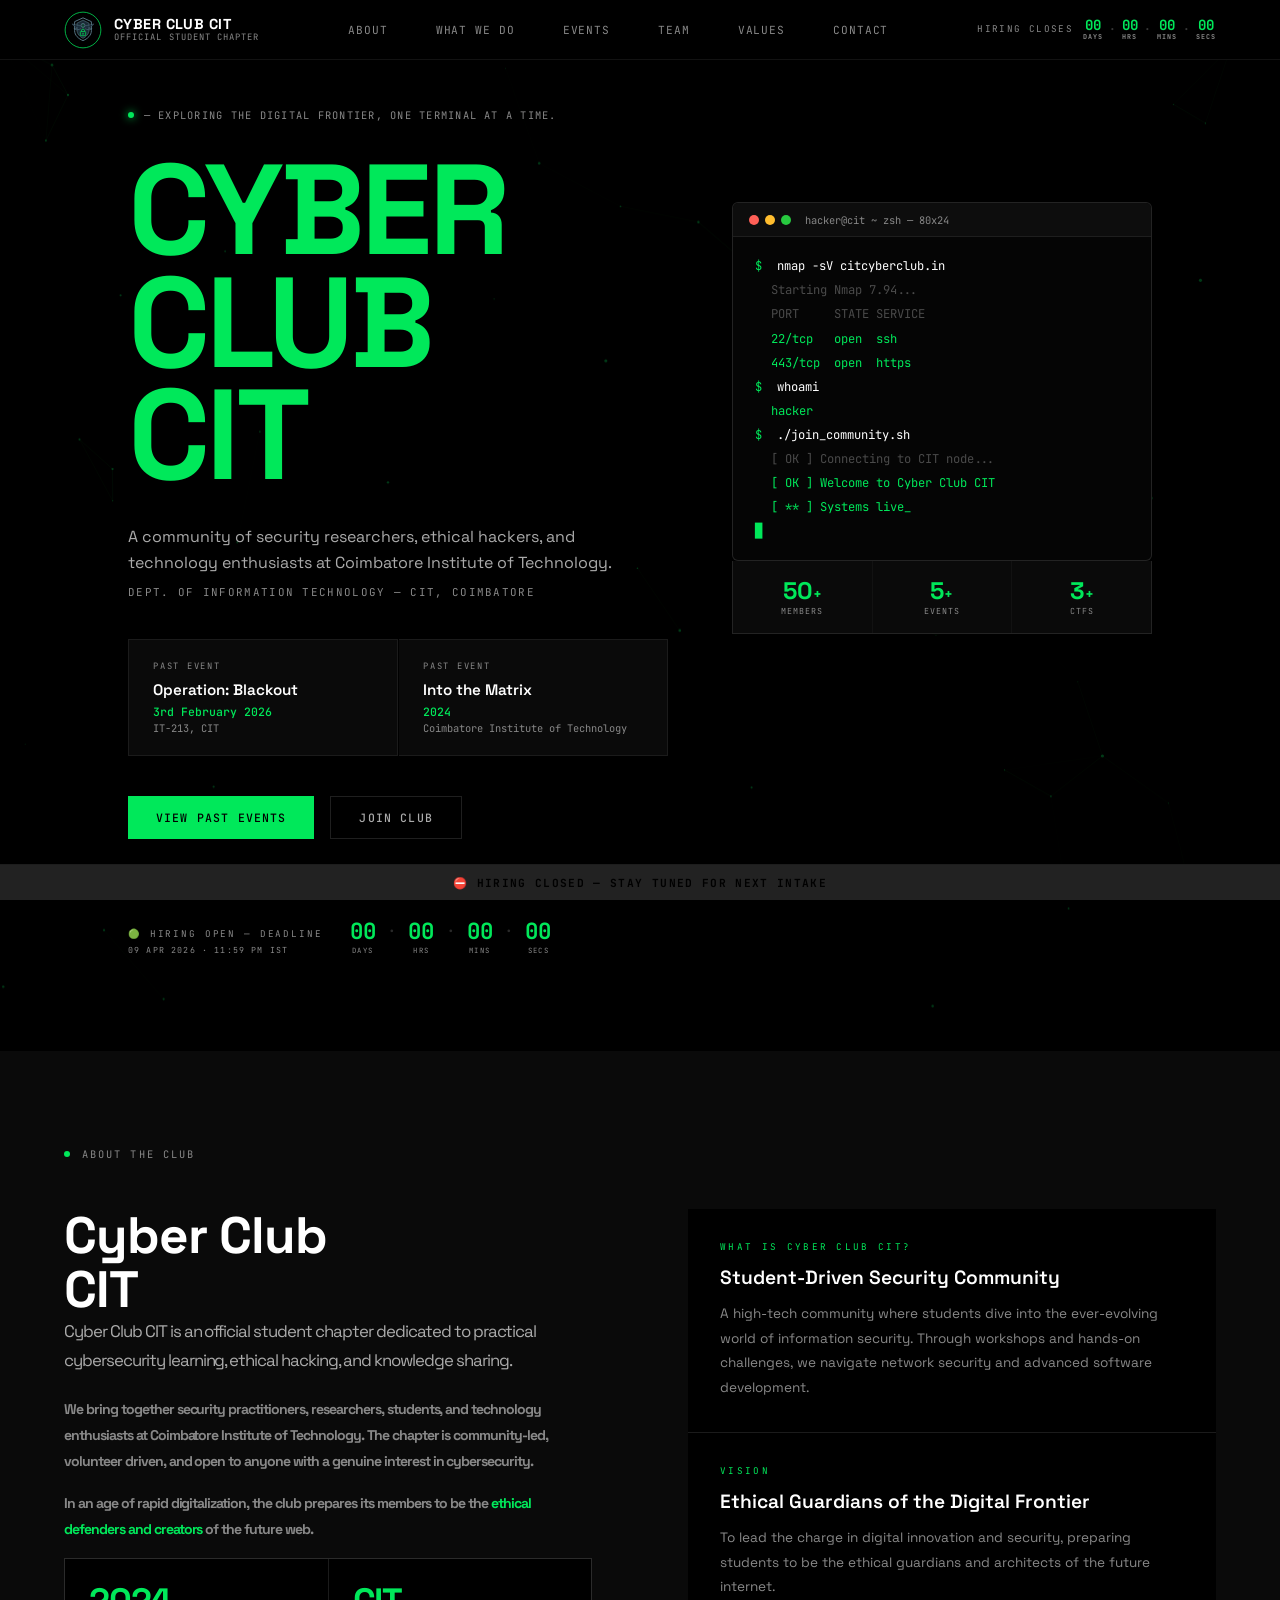
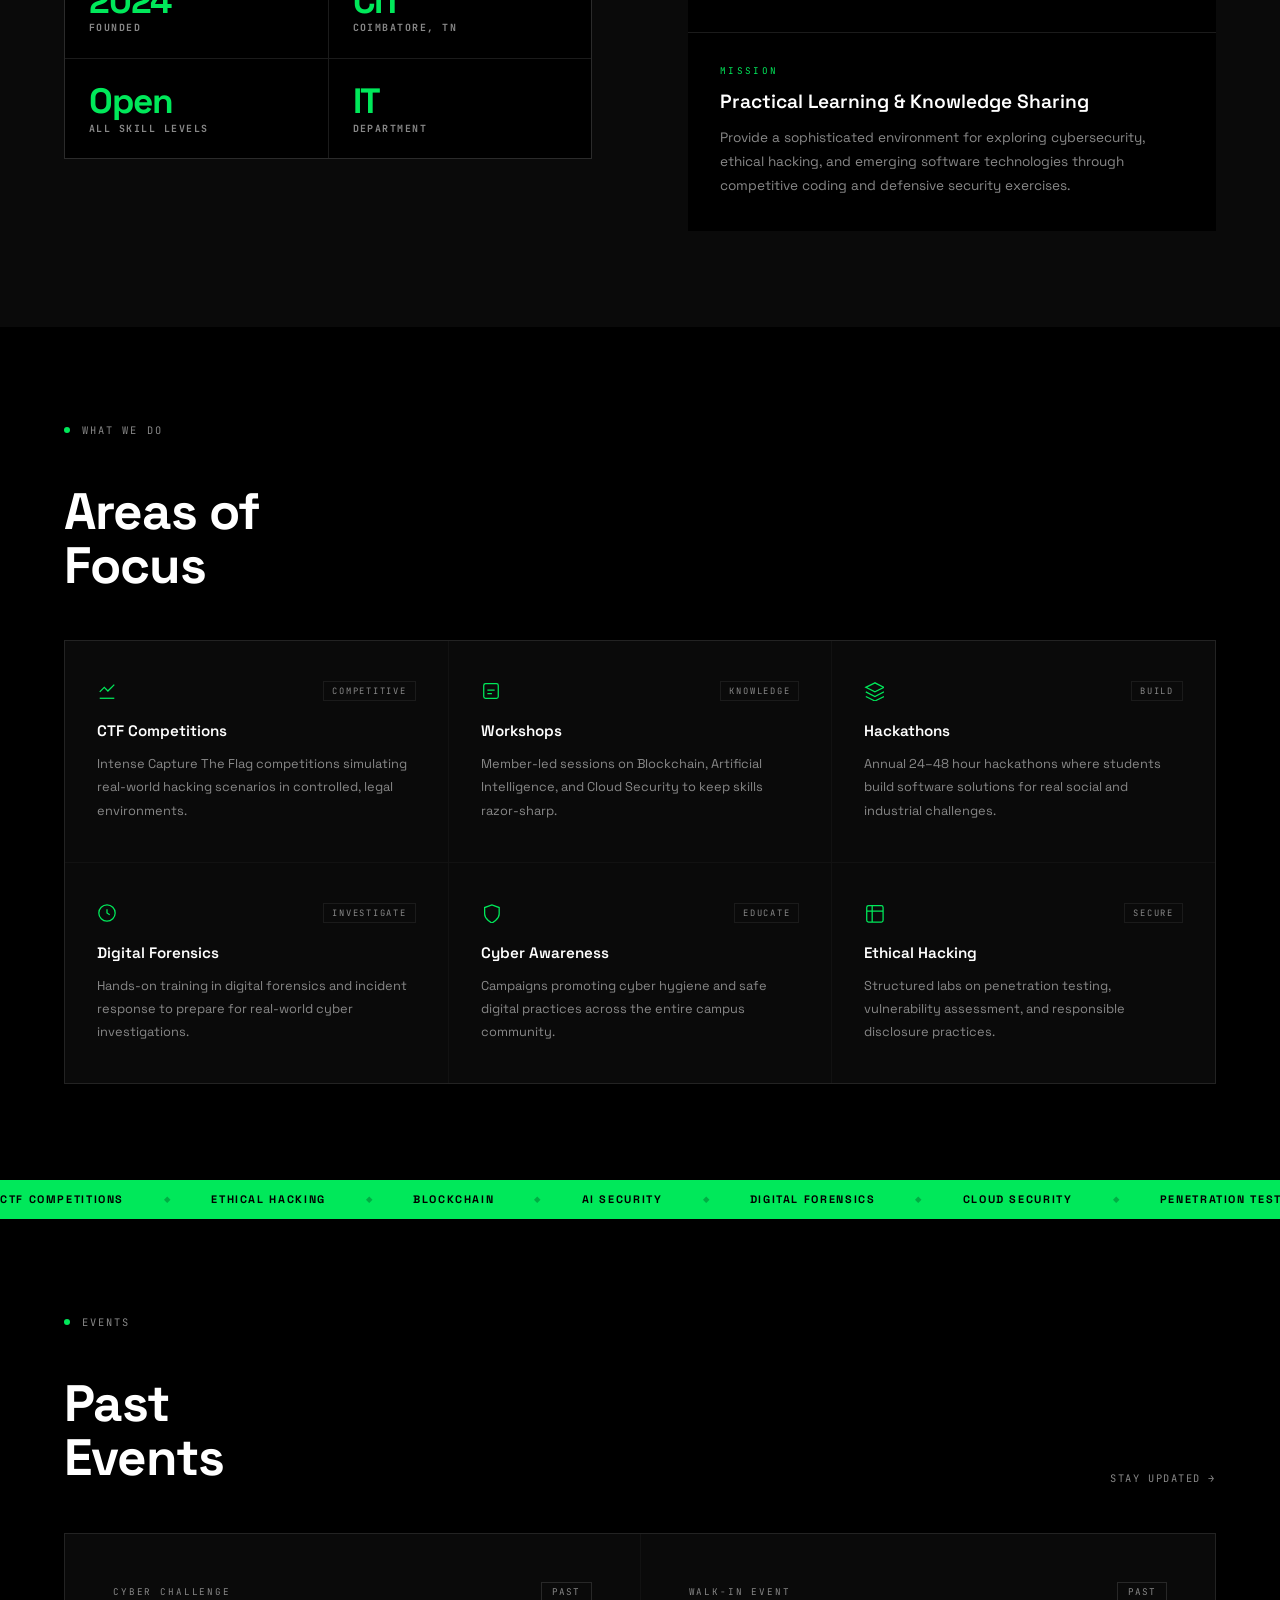
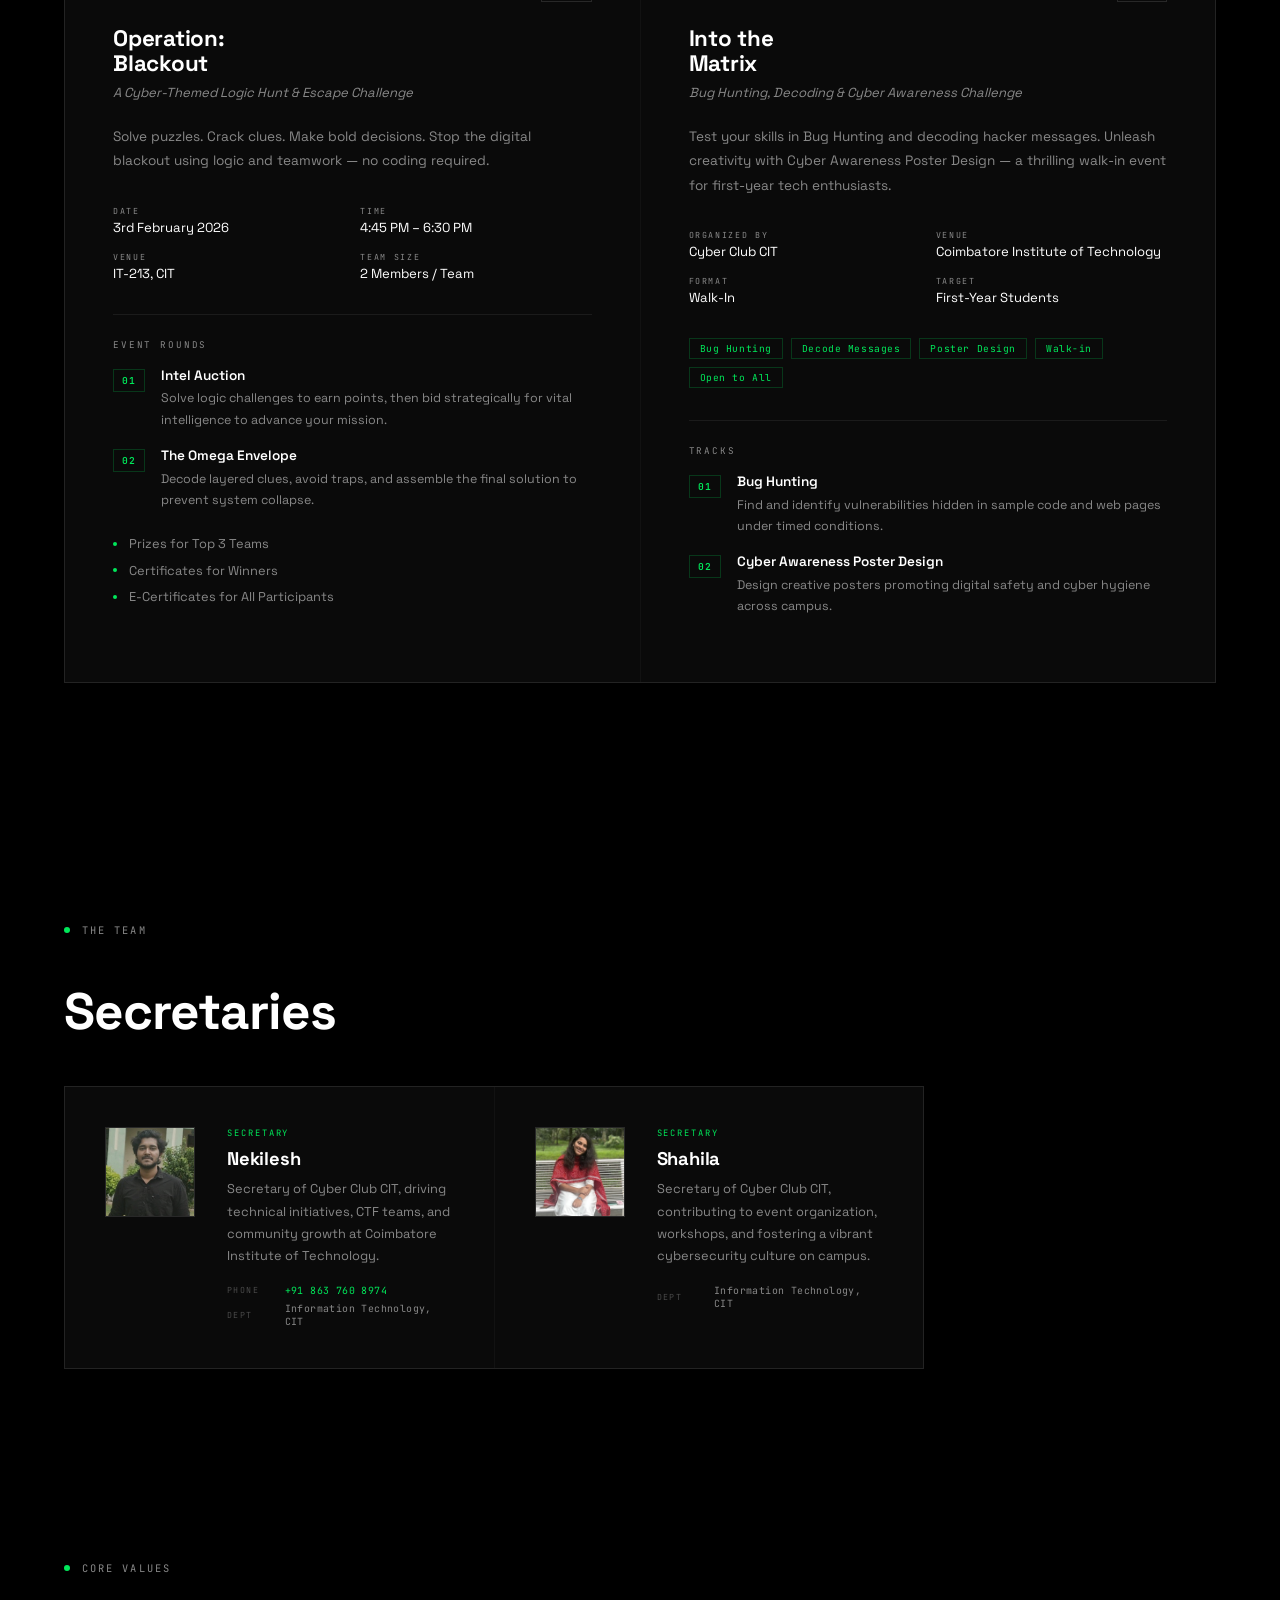
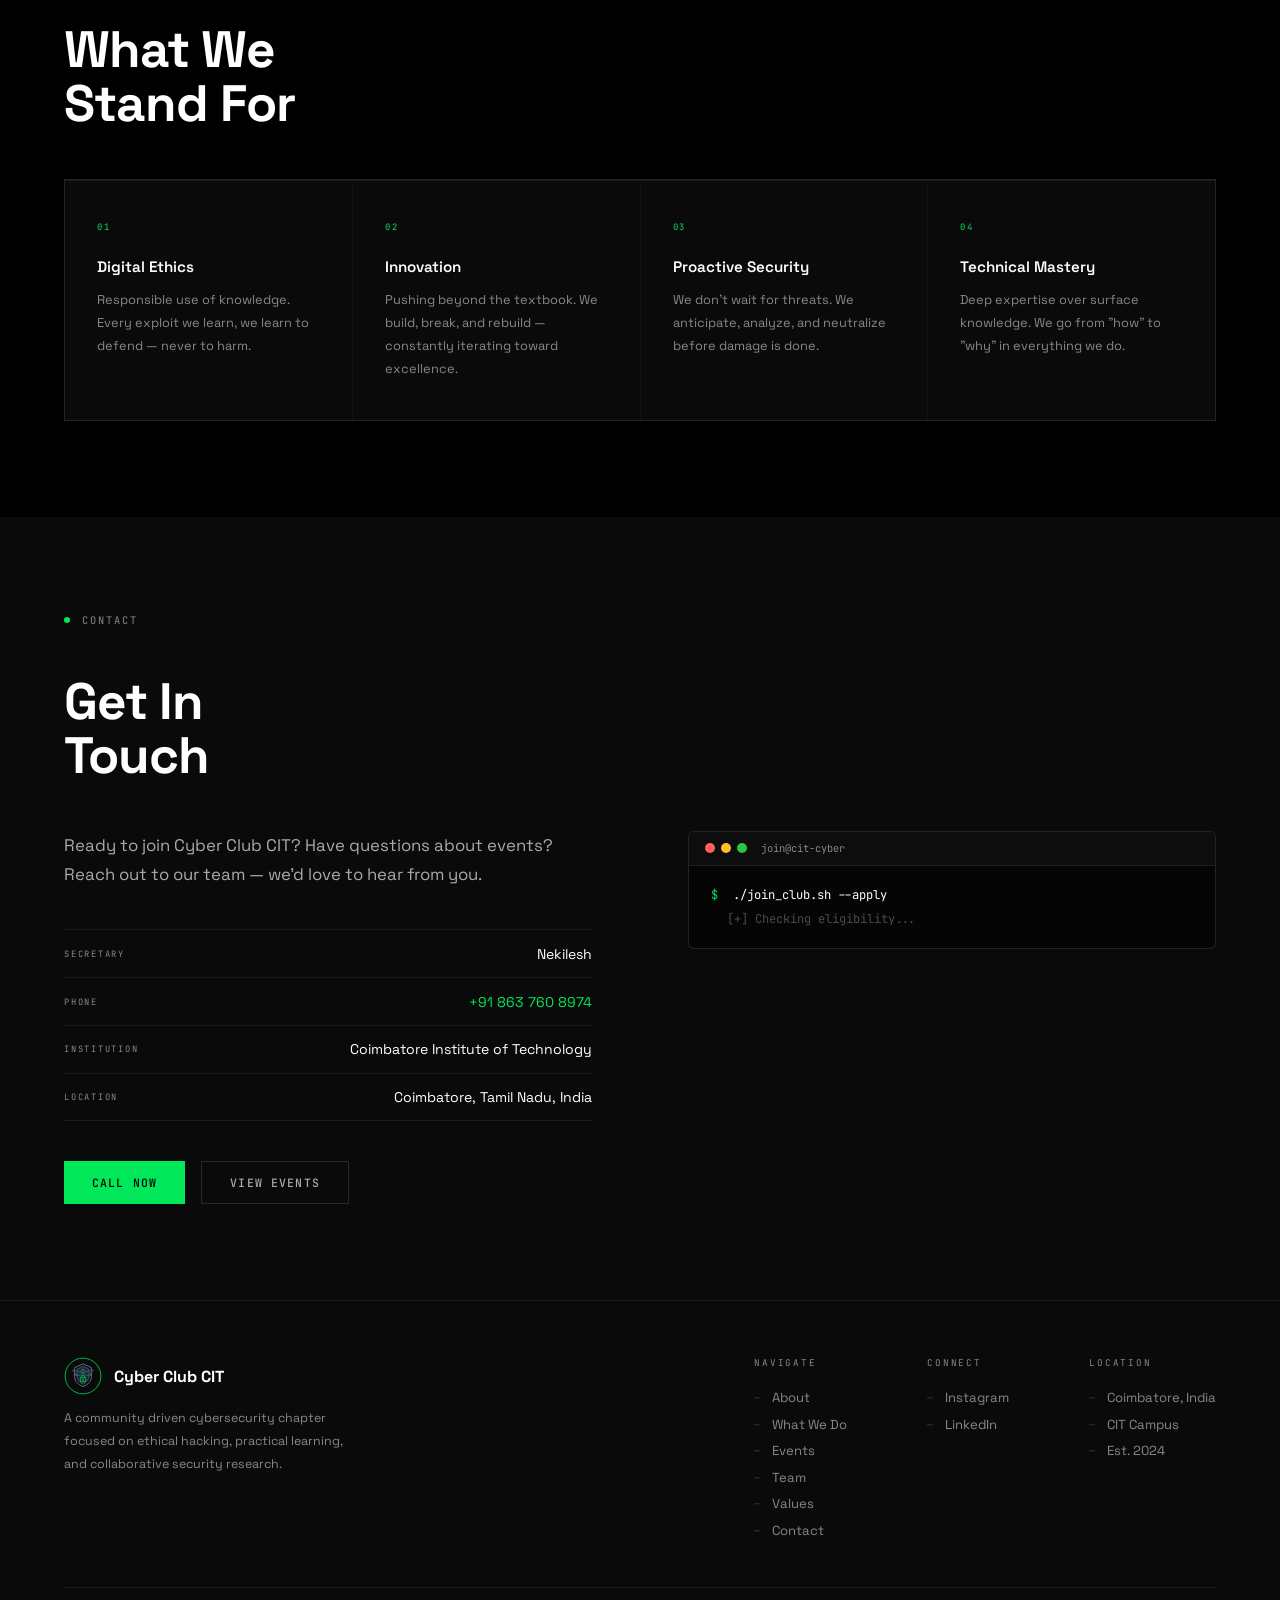
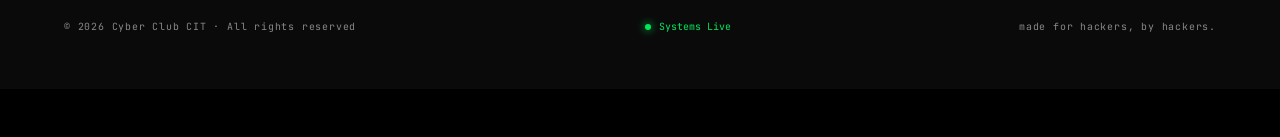
==== commit bae23bc6: "Removed DCG text and updated heading" ====
--- a/index.html
+++ b/index.html
@@ -1507,7 +1507,7 @@
 
       <div class="about-grid">
         <div>
-          <h2 id="about-heading" class="section-title reveal">DCG<br>Coimbatore<br>Chapter</h2>
+          <h2 id="about-heading" class="section-title reveal">Cyber Club<br>CIT
           <p class="about-main-text reveal">
             Cyber Club CIT is an official student chapter dedicated to practical cybersecurity learning, ethical hacking, and knowledge sharing.
           </p>
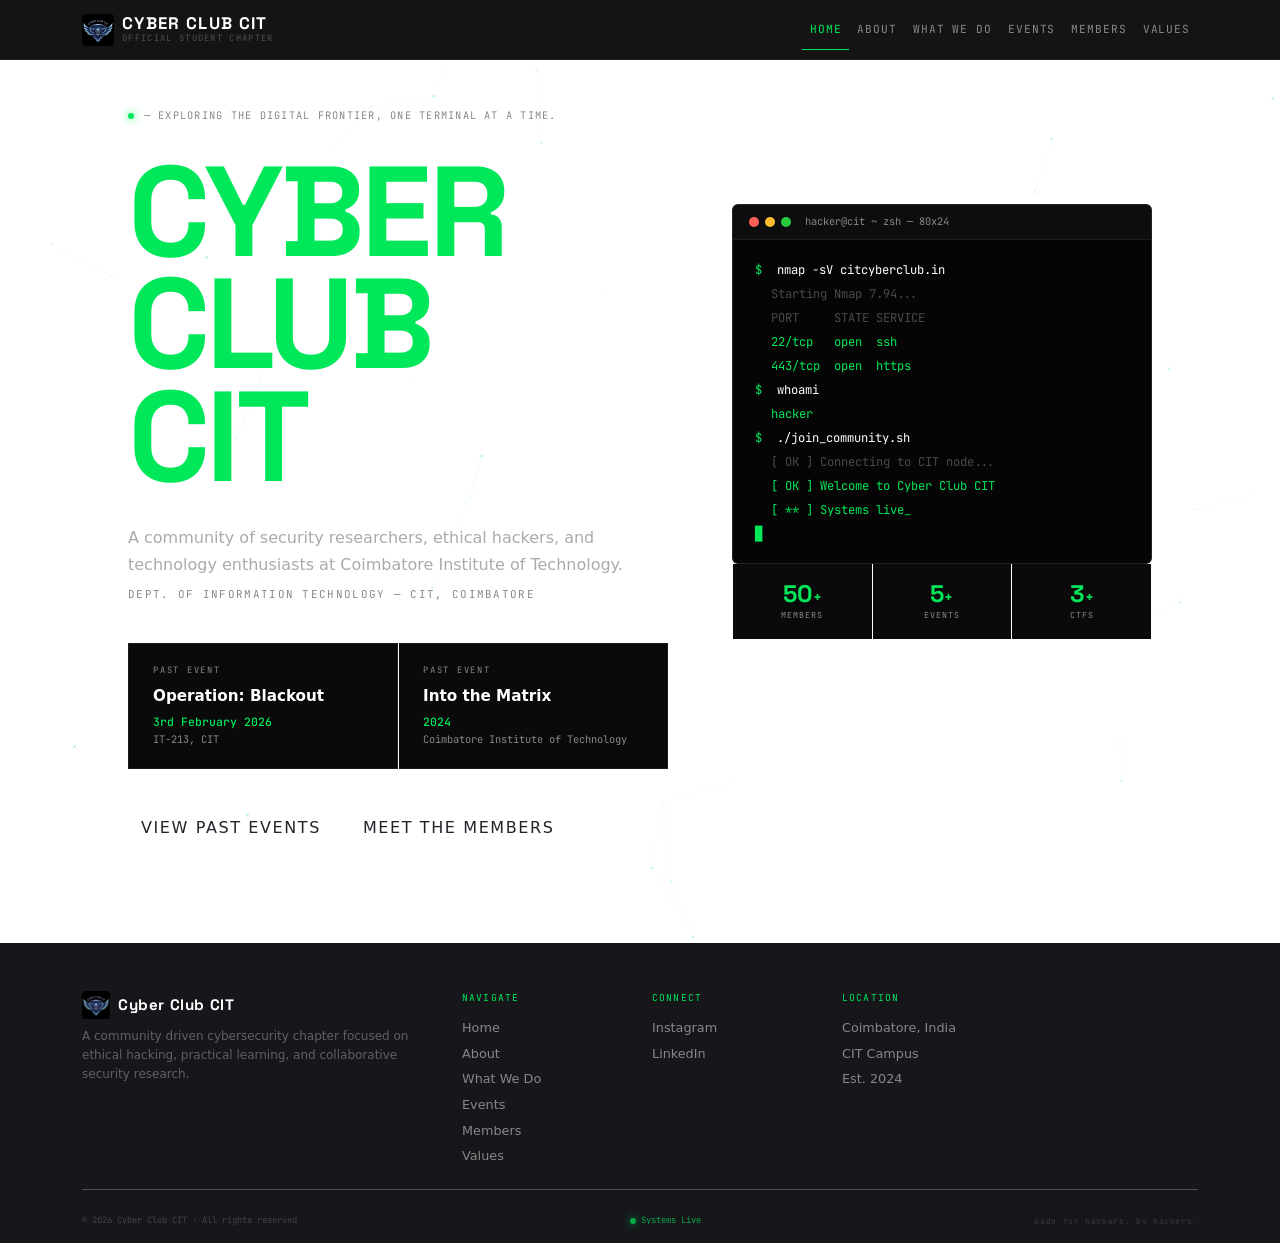
==== commit b741331e: "Update website files" ====
--- a/index.html
+++ b/index.html
@@ -7,1385 +7,35 @@
   <meta name="description" content="Student-driven cybersecurity community at Coimbatore Institute of Technology.">
   <link rel="preconnect" href="https://fonts.googleapis.com">
   <link href="https://fonts.googleapis.com/css2?family=Space+Grotesk:wght@300;400;500;600;700&family=JetBrains+Mono:wght@300;400;500;700&display=swap" rel="stylesheet">
-  <style>
-    :root {
-      --bg: #000000;
-      --bg2: #0a0a0a;
-      --bg3: #111111;
-      --surface: #0f0f0f;
-      --accent: #00e85a;
-      --accent-dim: rgba(0, 232, 90, 0.15);
-      --border: rgba(255,255,255,0.07);
-      --border-md: rgba(255,255,255,0.12);
-      --text: #888888;
-      --text-bright: #ffffff;
-      --text-mid: #aaaaaa;
-      --font-mono: 'JetBrains Mono', monospace;
-      --font-disp: 'Space Grotesk', sans-serif;
-      --nav-h: 60px;
-      --max-w: 1400px;
-      --pad-x: clamp(1.5rem, 5vw, 5rem);
-      --ease: cubic-bezier(0.16, 1, 0.3, 1);
-    }
+  <link rel="stylesheet" href="css/global.css">
+  <link href="https://cdn.jsdelivr.net/npm/bootstrap@5.3.3/dist/css/bootstrap.min.css" rel="stylesheet">
+</head>
+<body data-page="index">
 
-    *, *::before, *::after { margin: 0; padding: 0; box-sizing: border-box; }
-    html { scroll-behavior: smooth; font-size: 16px; }
-    body {
-      background: var(--bg);
-      color: var(--text);
-      font-family: var(--font-disp);
-      min-height: 100vh;
-      overflow-x: hidden;
-      -webkit-font-smoothing: antialiased;
-    }
-    a { text-decoration: none; color: inherit; }
-    img, svg { display: block; }
-    ul { list-style: none; }
-
-    /* ---- NAV ---- */
-    #navbar {
-      position: fixed;
-      top: 0; left: 0; right: 0;
-      height: var(--nav-h);
-      z-index: 500;
-      border-bottom: 1px solid var(--border);
-      background: rgba(0,0,0,0.92);
-      backdrop-filter: blur(12px);
-      -webkit-backdrop-filter: blur(12px);
-    }
-    .nav-inner {
-      max-width: var(--max-w);
-      margin: 0 auto;
-      padding: 0 var(--pad-x);
-      height: 100%;
-      display: flex;
-      align-items: center;
-      justify-content: space-between;
-    }
-    .nav-logo {
-      display: flex;
-      align-items: center;
-      gap: 0.75rem;
-    }
-    .club-logo-icon {
-      width: 38px;
-      height: 38px;
-      flex-shrink: 0;
-    }
-    .nav-wordmark {
-      display: flex;
-      flex-direction: column;
-      line-height: 1.1;
-    }
-    .nav-title {
-      font-family: var(--font-disp);
-      font-size: 0.9rem;
-      font-weight: 700;
-      color: var(--text-bright);
-      letter-spacing: 0.03em;
-    }
-    .nav-sub {
-      font-family: var(--font-mono);
-      font-size: 0.55rem;
-      color: var(--text);
-      letter-spacing: 0.12em;
-      text-transform: uppercase;
-    }
-    .nav-center {
-      display: flex;
-      align-items: center;
-      gap: 3rem;
-    }
-    .nav-link {
-      font-family: var(--font-mono);
-      font-size: 0.7rem;
-      color: var(--text);
-      letter-spacing: 0.08em;
-      text-transform: uppercase;
-      transition: color 0.2s;
-    }
-    .nav-link:hover { color: var(--text-bright); }
-
-    .nav-timer-wrap {
-      display: flex;
-      align-items: center;
-      gap: 0.6rem;
-    }
-    .timer-label {
-      font-family: var(--font-mono);
-      font-size: 0.58rem;
-      color: var(--text);
-      letter-spacing: 0.15em;
-      text-transform: uppercase;
-    }
-    .nav-timer {
-      display: flex;
-      align-items: center;
-      gap: 6px;
-      font-family: var(--font-mono);
-      font-size: 0.82rem;
-      font-weight: 700;
-      color: var(--accent);
-    }
-    .timer-unit {
-      display: flex;
-      flex-direction: column;
-      align-items: center;
-      line-height: 1;
-    }
-    .timer-num { font-size: 0.88rem; }
-    .timer-unit-label {
-      font-size: 0.42rem;
-      color: var(--text);
-      letter-spacing: 0.15em;
-      margin-top: 2px;
-    }
-    .timer-sep { color: var(--text); opacity: 0.4; font-size: 0.7rem; }
-
-    .hamburger {
-      display: none;
-      background: none;
-      border: 1px solid var(--border-md);
-      width: 38px; height: 34px;
-      flex-direction: column;
-      align-items: center;
-      justify-content: center;
-      gap: 5px;
-      cursor: pointer;
-    }
-    .hamburger span {
-      display: block;
-      width: 16px; height: 1px;
-      background: var(--text);
-      transition: background 0.2s;
-    }
-    .hamburger:hover span { background: var(--text-bright); }
-
-    /* ---- MOBILE MENU ---- */
-    .mobile-overlay {
-      position: fixed; inset: 0;
-      background: rgba(0,0,0,0.98);
-      z-index: 2000;
-      display: flex;
-      flex-direction: column;
-      align-items: center;
-      justify-content: center;
-      transform: translateX(100%);
-      transition: transform 0.45s var(--ease);
-    }
-    .mobile-overlay.open { transform: translateX(0); }
-    .close-btn {
-      position: absolute;
-      top: 1.5rem; right: var(--pad-x);
-      background: none; border: 1px solid var(--border-md);
-      width: 40px; height: 40px;
-      display: flex; align-items: center; justify-content: center;
-      color: var(--text); cursor: pointer;
-      transition: color 0.2s, border-color 0.2s;
-    }
-    .close-btn:hover { color: var(--text-bright); border-color: var(--border-md); }
-    .mobile-nav { display: flex; flex-direction: column; gap: 2rem; text-align: center; }
-    .m-link {
-      font-family: var(--font-disp);
-      font-size: clamp(2rem, 8vw, 3.5rem);
-      font-weight: 700;
-      color: var(--text);
-      transition: color 0.2s;
-    }
-    .m-link:hover { color: var(--text-bright); }
-    .mobile-footer {
-      position: absolute; bottom: 2rem;
-      font-size: 0.65rem; color: var(--text);
-      letter-spacing: 0.12em; text-align: center; line-height: 2;
-    }
-
-    /* ---- HERO ---- */
-    #hero {
-      min-height: 100vh;
-      padding-top: var(--nav-h);
-      position: relative;
-      overflow: hidden;
-      display: flex;
-      flex-direction: column;
-    }
-    .hero-canvas-wrap {
-      position: absolute; inset: 0; z-index: 0;
-    }
-    #heroCanvas { width: 100%; height: 100%; }
-
-    .hero-eyebrow-bar {
-      position: relative; z-index: 1;
-      max-width: var(--max-w);
-      margin: 0 auto;
-      padding: 3rem var(--pad-x) 0;
-      width: 100%;
-    }
-    .hero-eyebrow {
-      display: flex; align-items: center; gap: 0.6rem;
-      font-family: var(--font-mono);
-      font-size: 0.65rem;
-      color: var(--text);
-      letter-spacing: 0.12em;
-      text-transform: uppercase;
-    }
-    .status-dot {
-      width: 6px; height: 6px;
-      border-radius: 50%;
-      background: var(--accent);
-      box-shadow: 0 0 8px var(--accent);
-      animation: pulseDot 2.5s ease-in-out infinite;
-    }
-
-    .hero-body {
-      position: relative; z-index: 1;
-      max-width: var(--max-w);
-      margin: 0 auto;
-      padding: 2rem var(--pad-x) 0;
-      width: 100%;
-      flex: 1;
-      display: flex;
-      align-items: flex-start;
-      gap: 4rem;
-    }
-    .hero-left { flex: 1; }
-
-    .hero-tagline {
-      font-family: var(--font-mono);
-      font-size: 0.75rem;
-      color: var(--text);
-      letter-spacing: 0.06em;
-      margin-bottom: 1.25rem;
-      font-style: italic;
-    }
-    .hero-tagline span { color: var(--text-mid); }
-
-    .hero-title {
-      font-family: var(--font-disp);
-      font-weight: 700;
-      font-size: clamp(4rem, 10vw, 9rem);
-      line-height: 0.88;
-      letter-spacing: -0.03em;
-      color: var(--accent);
-      margin-bottom: 2rem;
-      animation: fadeUp 0.5s var(--ease) 0.1s both;
-    }
-
-    .hero-desc {
-      font-size: 1rem;
-      line-height: 1.65;
-      color: var(--text-mid);
-      max-width: 520px;
-      margin-bottom: 0.5rem;
-      font-weight: 400;
-      animation: fadeUp 0.5s var(--ease) 0.25s both;
-    }
-    .hero-sub-desc {
-      font-family: var(--font-mono);
-      font-size: 0.68rem;
-      color: var(--text);
-      letter-spacing: 0.12em;
-      text-transform: uppercase;
-      margin-bottom: 2.5rem;
-      animation: fadeUp 0.5s var(--ease) 0.35s both;
-    }
-
-    .event-cards-row {
-      display: flex;
-      gap: 1px;
-      margin-bottom: 2.5rem;
-      animation: fadeUp 0.5s var(--ease) 0.4s both;
-    }
-    .event-mini-card {
-      flex: 1;
-      border: 1px solid var(--border);
-      background: var(--bg2);
-      padding: 1.25rem 1.5rem;
-    }
-    .event-mini-card + .event-mini-card { border-left: none; }
-    .emc-type {
-      font-family: var(--font-mono);
-      font-size: 0.55rem;
-      color: var(--text);
-      letter-spacing: 0.2em;
-      text-transform: uppercase;
-      margin-bottom: 0.5rem;
-    }
-    .emc-title {
-      font-size: 0.95rem;
-      font-weight: 600;
-      color: var(--text-bright);
-      margin-bottom: 0.35rem;
-    }
-    .emc-date {
-      font-family: var(--font-mono);
-      font-size: 0.72rem;
-      color: var(--accent);
-      font-weight: 500;
-    }
-    .emc-venue {
-      font-family: var(--font-mono);
-      font-size: 0.65rem;
-      color: var(--text);
-      margin-top: 2px;
-    }
-
-    .hero-cta {
-      display: flex;
-      gap: 1rem;
-      flex-wrap: wrap;
-      animation: fadeUp 0.5s var(--ease) 0.5s both;
-    }
-
-    /* Inline countdown in hero */
-    .hero-timer-row {
-      display: flex;
-      align-items: center;
-      gap: 1.5rem;
-      margin-top: 3rem;
-      padding-top: 2rem;
-      border-top: 1px solid var(--border);
-      animation: fadeUp 0.5s var(--ease) 0.6s both;
-    }
-    .htimer-label {
-      font-family: var(--font-mono);
-      font-size: 0.58rem;
-      color: var(--text);
-      letter-spacing: 0.2em;
-      text-transform: uppercase;
-    }
-    .htimer {
-      display: flex;
-      align-items: center;
-      gap: 0.5rem;
-    }
-    .htimer-unit {
-      display: flex;
-      flex-direction: column;
-      align-items: center;
-    }
-    .htimer-num {
-      font-family: var(--font-mono);
-      font-size: 1.4rem;
-      font-weight: 700;
-      color: var(--accent);
-      line-height: 1;
-      min-width: 2.5ch;
-      text-align: center;
-    }
-    .htimer-sub {
-      font-family: var(--font-mono);
-      font-size: 0.45rem;
-      color: var(--text);
-      letter-spacing: 0.18em;
-      text-transform: uppercase;
-      margin-top: 4px;
-    }
-    .htimer-sep {
-      font-family: var(--font-mono);
-      color: var(--text);
-      opacity: 0.3;
-      font-size: 1rem;
-      margin-bottom: 14px;
-    }
-
-    .hero-right {
-      flex: 0 0 420px;
-      display: flex;
-      flex-direction: column;
-      gap: 0;
-      padding-top: 3rem;
-      animation: fadeLeft 0.6s var(--ease) 0.3s both;
-    }
-
-    /* Terminal */
-    .terminal-window {
-      background: #050505;
-      border: 1px solid var(--border-md);
-      border-radius: 6px;
-      overflow: hidden;
-    }
-    .terminal-bar {
-      background: #0d0d0d;
-      padding: 0.6rem 1rem;
-      display: flex;
-      align-items: center;
-      gap: 6px;
-      border-bottom: 1px solid var(--border);
-    }
-    .tbar-dot {
-      width: 10px; height: 10px; border-radius: 50%;
-    }
-    .tbar-dot--red    { background: #ff5f56; }
-    .tbar-dot--yellow { background: #ffbd2e; }
-    .tbar-dot--green  { background: #27c93f; }
-    .tbar-title {
-      margin-left: 8px;
-      font-family: var(--font-mono);
-      font-size: 0.65rem;
-      color: var(--text);
-    }
-    .terminal-body {
-      padding: 1.2rem 1.4rem;
-      display: flex;
-      flex-direction: column;
-      gap: 4px;
-      font-family: var(--font-mono);
-      font-size: 0.76rem;
-      line-height: 1.65;
-      overflow: hidden;
-    }
-    .tl { color: var(--text); }
-    .tl .p { color: var(--accent); margin-right: 8px; }
-    .tl .c { color: var(--text-bright); }
-    .tl.o { color: #4a4a4a; padding-left: 1rem; }
-    .tl.o.s { color: var(--accent); }
-    .blink { animation: blink 1s step-end infinite; color: var(--accent); }
-
-    .hero-stat-grid {
-      display: grid;
-      grid-template-columns: repeat(3, 1fr);
-      gap: 1px;
-      background: var(--border);
-      border: 1px solid var(--border);
-      border-top: none;
-    }
-    .hstat {
-      background: var(--bg2);
-      padding: 1.1rem 0.8rem;
-      display: flex;
-      flex-direction: column;
-      align-items: center;
-      gap: 3px;
-      transition: background 0.2s;
-    }
-    .hstat:hover { background: var(--bg3); }
-    .hstat-n {
-      font-family: var(--font-disp);
-      font-size: 1.5rem;
-      font-weight: 700;
-      color: var(--accent);
-      line-height: 1;
-    }
-    .hstat-n::after { content: '+'; font-size: 0.9rem; }
-    .hstat-l {
-      font-family: var(--font-mono);
-      font-size: 0.52rem;
-      color: var(--text);
-      letter-spacing: 0.12em;
-      text-transform: uppercase;
-      text-align: center;
-    }
-
-    /* ---- BUTTONS ---- */
-    .btn {
-      display: inline-flex; align-items: center; justify-content: center;
-      font-family: var(--font-mono);
-      font-size: 0.72rem;
-      font-weight: 500;
-      letter-spacing: 0.1em;
-      text-transform: uppercase;
-      padding: 0.8rem 1.75rem;
-      cursor: pointer;
-      transition: all 0.2s;
-      white-space: nowrap;
-      border: none;
-    }
-    .btn--primary {
-      background: var(--accent);
-      color: #000;
-    }
-    .btn--primary:hover {
-      background: #1fff6e;
-    }
-    .btn--ghost {
-      border: 1px solid var(--border-md);
-      color: var(--text-mid);
-      background: transparent;
-    }
-    .btn--ghost:hover {
-      border-color: rgba(255,255,255,0.3);
-      color: var(--text-bright);
-    }
-
-    /* ---- SECTIONS ---- */
-    section {
-      padding: 6rem var(--pad-x);
-    }
-    .section-wrap {
-      max-width: var(--max-w);
-      margin: 0 auto;
-    }
-    .section--alt { background: var(--bg2); }
-
-    .section-eyebrow {
-      display: flex;
-      align-items: center;
-      gap: 0.75rem;
-      margin-bottom: 3rem;
-    }
-    .eyebrow-dot {
-      width: 6px; height: 6px;
-      border-radius: 50%;
-      background: var(--accent);
-    }
-    .eyebrow-text {
-      font-family: var(--font-mono);
-      font-size: 0.65rem;
-      color: var(--text);
-      letter-spacing: 0.2em;
-      text-transform: uppercase;
-    }
-
-    .section-title {
-      font-family: var(--font-disp);
-      font-size: clamp(2rem, 4vw, 3.5rem);
-      font-weight: 700;
-      color: var(--text-bright);
-      letter-spacing: -0.02em;
-      line-height: 1.05;
-      margin-bottom: 3rem;
-    }
-
-    /* ---- ABOUT ---- */
-    .about-grid {
-      display: grid;
-      grid-template-columns: 1fr 1fr;
-      gap: 6rem;
-      align-items: start;
-    }
-    .about-main-text {
-      font-size: 1.05rem;
-      font-weight: 400;
-      color: var(--text-mid);
-      line-height: 1.75;
-      margin-bottom: 1.25rem;
-    }
-    .about-body {
-      font-size: 0.88rem;
-      line-height: 1.85;
-      color: var(--text);
-      margin-bottom: 1rem;
-    }
-    mark {
-      background: none;
-      color: var(--accent);
-    }
-
-    .about-stats {
-      display: grid;
-      grid-template-columns: 1fr 1fr;
-      gap: 1px;
-      background: var(--border);
-      border: 1px solid var(--border);
-      margin-top: 1rem;
-    }
-    .astat {
-      background: var(--bg);
-      padding: 1.5rem;
-    }
-    .astat-n {
-      font-family: var(--font-disp);
-      font-size: 2.2rem;
-      font-weight: 700;
-      color: var(--accent);
-      line-height: 1;
-      margin-bottom: 0.35rem;
-    }
-    .astat-l {
-      font-family: var(--font-mono);
-      font-size: 0.62rem;
-      color: var(--text);
-      letter-spacing: 0.15em;
-      text-transform: uppercase;
-    }
-
-    .vm-cards {
-      display: flex;
-      flex-direction: column;
-      gap: 1px;
-      background: var(--border);
-    }
-    .vm-card {
-      background: var(--bg);
-      padding: 2rem;
-      transition: background 0.2s;
-    }
-    .vm-card:hover { background: var(--bg3); }
-    .vm-card-label {
-      font-family: var(--font-mono);
-      font-size: 0.58rem;
-      color: var(--accent);
-      letter-spacing: 0.25em;
-      text-transform: uppercase;
-      margin-bottom: 0.75rem;
-    }
-    .vm-card h3 {
-      font-size: 1.2rem;
-      font-weight: 600;
-      color: var(--text-bright);
-      margin-bottom: 0.75rem;
-    }
-    .vm-card p {
-      font-size: 0.85rem;
-      line-height: 1.8;
-      color: var(--text);
-    }
-
-    /* ---- WHAT WE DO ---- */
-    .activities-grid {
-      display: grid;
-      grid-template-columns: repeat(3, 1fr);
-      gap: 1px;
-      background: var(--border);
-      border: 1px solid var(--border);
-    }
-    .activity-card {
-      background: var(--bg2);
-      padding: 2.5rem 2rem;
-      position: relative;
-      overflow: hidden;
-      cursor: default;
-      transition: background 0.2s;
-    }
-    .activity-card::before {
-      content: '';
-      position: absolute;
-      top: 0; left: 0; right: 0;
-      height: 1px;
-      background: var(--accent);
-      transform: scaleX(0);
-      transform-origin: left;
-      transition: transform 0.3s var(--ease);
-    }
-    .activity-card:hover { background: var(--bg3); }
-    .activity-card:hover::before { transform: scaleX(1); }
-    .ac-top {
-      display: flex;
-      align-items: center;
-      justify-content: space-between;
-      margin-bottom: 1.25rem;
-    }
-    .ac-tag {
-      font-family: var(--font-mono);
-      font-size: 0.55rem;
-      color: var(--text);
-      letter-spacing: 0.2em;
-      text-transform: uppercase;
-      border: 1px solid var(--border);
-      padding: 3px 8px;
-    }
-    .activity-card h3 {
-      font-size: 0.95rem;
-      font-weight: 600;
-      color: var(--text-bright);
-      margin-bottom: 0.75rem;
-    }
-    .activity-card p {
-      font-size: 0.8rem;
-      line-height: 1.8;
-      color: var(--text);
-    }
-    .ac-icon svg { stroke: var(--accent); }
-
-    /* ---- MARQUEE ---- */
-    .marquee-section {
-      background: var(--accent);
-      overflow: hidden;
-      padding: 0;
-    }
-    .marquee-inner {
-      display: flex;
-      align-items: center;
-      gap: 2.5rem;
-      padding: 0.8rem 0;
-      white-space: nowrap;
-      animation: marquee 30s linear infinite;
-      width: max-content;
-    }
-    .marquee-inner span {
-      font-family: var(--font-disp);
-      font-size: 0.68rem;
-      font-weight: 700;
-      color: #000;
-      letter-spacing: 0.15em;
-      text-transform: uppercase;
-    }
-    .marquee-inner .dot { color: rgba(0,0,0,0.25); font-size: 0.5rem; }
-
-    /* ---- EVENTS (PAST) ---- */
-    #events { background: var(--bg); }
-    .past-events-header {
-      display: flex;
-      align-items: flex-end;
-      justify-content: space-between;
-      margin-bottom: 3rem;
-    }
-    .past-events-header .section-title { margin-bottom: 0; }
-    .all-events-link {
-      font-family: var(--font-mono);
-      font-size: 0.65rem;
-      color: var(--text);
-      letter-spacing: 0.15em;
-      text-transform: uppercase;
-      transition: color 0.2s;
-      display: flex;
-      align-items: center;
-      gap: 0.5rem;
-    }
-    .all-events-link:hover { color: var(--text-bright); }
-
-    .events-grid {
-      display: grid;
-      grid-template-columns: 1fr 1fr;
-      gap: 1px;
-      background: var(--border);
-      border: 1px solid var(--border);
-      margin-bottom: 3rem;
-    }
-    .event-card {
-      background: var(--bg2);
-      padding: 3rem;
-      position: relative;
-      transition: background 0.2s;
-    }
-    .event-card:hover { background: var(--bg3); }
-
-    .event-card-type {
-      font-family: var(--font-mono);
-      font-size: 0.58rem;
-      color: var(--text);
-      letter-spacing: 0.2em;
-      text-transform: uppercase;
-      margin-bottom: 1.5rem;
-      display: flex;
-      align-items: center;
-      justify-content: space-between;
-    }
-    .event-status-past {
-      font-family: var(--font-mono);
-      font-size: 0.58rem;
-      color: var(--text);
-      letter-spacing: 0.12em;
-      border: 1px solid var(--border-md);
-      padding: 3px 10px;
-    }
-
-    .event-card h3 {
-      font-family: var(--font-disp);
-      font-size: 1.4rem;
-      font-weight: 700;
-      color: var(--text-bright);
-      line-height: 1.15;
-      letter-spacing: -0.01em;
-      margin-bottom: 0.4rem;
-    }
-    .event-card-sub {
-      font-size: 0.82rem;
-      color: var(--text);
-      margin-bottom: 1.5rem;
-      font-style: italic;
-    }
-    .event-card-desc {
-      font-size: 0.85rem;
-      line-height: 1.8;
-      color: var(--text);
-      margin-bottom: 2rem;
-    }
-
-    .event-meta-grid {
-      display: grid;
-      grid-template-columns: 1fr 1fr;
-      gap: 1rem;
-      margin-bottom: 2rem;
-    }
-    .meta-item dt {
-      font-family: var(--font-mono);
-      font-size: 0.52rem;
-      color: var(--text);
-      letter-spacing: 0.2em;
-      text-transform: uppercase;
-      margin-bottom: 3px;
-    }
-    .meta-item dd {
-      font-size: 0.82rem;
-      color: var(--text-bright);
-    }
-
-    .event-tags {
-      display: flex;
-      flex-wrap: wrap;
-      gap: 0.5rem;
-      margin-bottom: 2rem;
-    }
-    .tag {
-      font-family: var(--font-mono);
-      font-size: 0.6rem;
-      color: var(--accent);
-      border: 1px solid rgba(0,232,90,0.2);
-      padding: 3px 10px;
-      letter-spacing: 0.06em;
-    }
-
-    .event-rounds {
-      border-top: 1px solid var(--border);
-      padding-top: 1.5rem;
-    }
-    .event-rounds-title {
-      font-family: var(--font-mono);
-      font-size: 0.58rem;
-      color: var(--text);
-      letter-spacing: 0.2em;
-      text-transform: uppercase;
-      margin-bottom: 1rem;
-    }
-    .round-item {
-      display: flex;
-      gap: 1rem;
-      align-items: flex-start;
-      margin-bottom: 1rem;
-    }
-    .round-num {
-      font-family: var(--font-mono);
-      font-size: 0.6rem;
-      color: var(--accent);
-      font-weight: 600;
-      letter-spacing: 0.12em;
-      padding: 0.25rem 0.5rem;
-      border: 1px solid rgba(0,232,90,0.2);
-      flex-shrink: 0;
-      margin-top: 2px;
-    }
-    .round-content h5 {
-      font-size: 0.85rem;
-      font-weight: 600;
-      color: var(--text-bright);
-      margin-bottom: 0.3rem;
-    }
-    .round-content p {
-      font-size: 0.78rem;
-      line-height: 1.7;
-      color: var(--text);
-    }
-
-    .prize-list {
-      margin-top: 1.5rem;
-      display: flex;
-      flex-direction: column;
-      gap: 0.6rem;
-    }
-    .prize-item {
-      display: flex;
-      align-items: center;
-      gap: 0.75rem;
-      font-size: 0.8rem;
-      color: var(--text);
-    }
-    .prize-dot {
-      width: 4px; height: 4px;
-      border-radius: 50%;
-      background: var(--accent);
-      flex-shrink: 0;
-    }
-
-    /* ---- VALUES ---- */
-    .values-grid {
-      display: grid;
-      grid-template-columns: repeat(4, 1fr);
-      gap: 1px;
-      background: var(--border);
-      border: 1px solid var(--border);
-    }
-    .value-card {
-      background: var(--bg2);
-      padding: 2.5rem 2rem;
-      position: relative;
-      cursor: default;
-      transition: background 0.2s;
-      border-top: 1px solid var(--border);
-    }
-    .value-card:hover {
-      background: var(--bg3);
-      border-top-color: var(--accent);
-    }
-    .value-num {
-      font-family: var(--font-mono);
-      font-size: 0.55rem;
-      color: var(--accent);
-      letter-spacing: 0.2em;
-      margin-bottom: 1.5rem;
-    }
-    .value-card h3 {
-      font-size: 0.95rem;
-      font-weight: 600;
-      color: var(--text-bright);
-      margin-bottom: 0.75rem;
-    }
-    .value-card p {
-      font-size: 0.8rem;
-      line-height: 1.8;
-      color: var(--text);
-    }
-
-    /* ---- CONTACT ---- */
-    .contact-grid {
-      display: grid;
-      grid-template-columns: 1fr 1fr;
-      gap: 6rem;
-      align-items: start;
-    }
-    .contact-lead {
-      font-size: 1.05rem;
-      font-weight: 400;
-      color: var(--text-mid);
-      line-height: 1.75;
-      margin-bottom: 2.5rem;
-    }
-    .contact-list { margin-bottom: 2.5rem; }
-    .contact-item {
-      padding: 0.9rem 0;
-      border-bottom: 1px solid var(--border);
-      display: flex;
-      justify-content: space-between;
-      align-items: center;
-    }
-    .contact-item:first-child { border-top: 1px solid var(--border); }
-    .contact-item dt {
-      font-family: var(--font-mono);
-      font-size: 0.55rem;
-      color: var(--text);
-      letter-spacing: 0.2em;
-      text-transform: uppercase;
-    }
-    .contact-item dd {
-      font-size: 0.88rem;
-      color: var(--text-bright);
-    }
-    .contact-link { color: var(--accent); transition: opacity 0.2s; }
-    .contact-link:hover { opacity: 0.7; }
-    .contact-actions { display: flex; gap: 1rem; }
-
-    /* ---- FOOTER ---- */
-    footer {
-      background: var(--bg2);
-      border-top: 1px solid var(--border);
-      padding: 3.5rem var(--pad-x);
-    }
-    .footer-top {
-      max-width: var(--max-w);
-      margin: 0 auto;
-      display: grid;
-      grid-template-columns: 1fr auto auto auto;
-      gap: 5rem;
-      align-items: start;
-      padding-bottom: 3rem;
-      border-bottom: 1px solid var(--border);
-      margin-bottom: 2rem;
-    }
-    .footer-brand-name {
-      display: flex;
-      align-items: center;
-      gap: 0.75rem;
-      margin-bottom: 0.75rem;
-    }
-    .footer-brand-name-text {
-      font-family: var(--font-disp);
-      font-size: 1rem;
-      font-weight: 700;
-      color: var(--text-bright);
-    }
-    .footer-desc {
-      font-size: 0.78rem;
-      line-height: 1.85;
-      color: var(--text);
-      max-width: 300px;
-    }
-    .footer-col-title {
-      font-family: var(--font-mono);
-      font-size: 0.58rem;
-      color: var(--text);
-      letter-spacing: 0.2em;
-      text-transform: uppercase;
-      margin-bottom: 1.25rem;
-    }
-    .footer-col-links {
-      display: flex;
-      flex-direction: column;
-      gap: 0.6rem;
-    }
-    .footer-col-links a {
-      font-size: 0.82rem;
-      color: var(--text);
-      transition: color 0.2s;
-      display: flex;
-      align-items: center;
-      gap: 0.75rem;
-    }
-    .footer-col-links a::before {
-      content: '—';
-      font-family: var(--font-mono);
-      font-size: 0.6rem;
-      color: var(--text);
-      opacity: 0.4;
-    }
-    .footer-col-links a:hover { color: var(--text-bright); }
-
-    .footer-bottom {
-      max-width: var(--max-w);
-      margin: 0 auto;
-      display: flex;
-      justify-content: space-between;
-      align-items: center;
-    }
-    .footer-copy {
-      font-family: var(--font-mono);
-      font-size: 0.62rem;
-      color: var(--text);
-      letter-spacing: 0.08em;
-    }
-    .footer-made {
-      font-family: var(--font-mono);
-      font-size: 0.62rem;
-      color: var(--text);
-      letter-spacing: 0.08em;
-    }
-    .footer-status {
-      display: flex;
-      align-items: center;
-      gap: 0.5rem;
-      font-family: var(--font-mono);
-      font-size: 0.62rem;
-      color: var(--accent);
-    }
-
-    /* ---- SCROLL REVEAL ---- */
-    .reveal {
-      opacity: 0;
-      transform: translateY(20px);
-      transition: opacity 0.55s var(--ease), transform 0.55s var(--ease);
-      transition-delay: var(--delay, 0s);
-    }
-    .reveal.visible { opacity: 1; transform: translateY(0); }
-
-    /* ---- TEAM SECTION ---- */
-    #team { background: var(--bg); }
-    .team-grid {
-      display: grid;
-      grid-template-columns: repeat(2, 1fr);
-      gap: 1px;
-      background: var(--border);
-      border: 1px solid var(--border);
-      max-width: 860px;
-    }
-    .team-card {
-      background: var(--bg2);
-      padding: 2.5rem;
-      display: flex;
-      gap: 2rem;
-      align-items: flex-start;
-      transition: background 0.2s;
-      position: relative;
-      overflow: hidden;
-    }
-    .team-card::before {
-      content: '';
-      position: absolute;
-      top: 0; left: 0; right: 0;
-      height: 1px;
-      background: var(--accent);
-      transform: scaleX(0);
-      transform-origin: left;
-      transition: transform 0.3s var(--ease);
-    }
-    .team-card:hover { background: var(--bg3); }
-    .team-card:hover::before { transform: scaleX(1); }
-    .team-photo-wrap {
-      flex-shrink: 0;
-      width: 90px;
-      height: 90px;
-      position: relative;
-    }
-    .team-photo {
-      width: 90px;
-      height: 90px;
-      object-fit: cover;
-      object-position: top center;
-      border: 1px solid var(--border-md);
-      filter: grayscale(20%);
-      transition: filter 0.3s;
-      display: block;
-    }
-    .team-card:hover .team-photo { filter: grayscale(0%); }
-    .team-photo-placeholder {
-      width: 90px;
-      height: 90px;
-      background: var(--bg3);
-      border: 1px solid var(--border-md);
-      display: flex;
-      align-items: center;
-      justify-content: center;
-    }
-    .team-info { flex: 1; }
-    .team-role {
-      font-family: var(--font-mono);
-      font-size: 0.55rem;
-      color: var(--accent);
-      letter-spacing: 0.22em;
-      text-transform: uppercase;
-      margin-bottom: 0.5rem;
-    }
-    .team-name {
-      font-family: var(--font-disp);
-      font-size: 1.15rem;
-      font-weight: 700;
-      color: var(--text-bright);
-      margin-bottom: 0.5rem;
-      letter-spacing: -0.01em;
-    }
-    .team-bio {
-      font-size: 0.8rem;
-      line-height: 1.75;
-      color: var(--text);
-      margin-bottom: 1rem;
-    }
-    .team-contact {
-      display: flex;
-      flex-direction: column;
-      gap: 0.35rem;
-    }
-    .team-contact-item {
-      display: flex;
-      align-items: center;
-      gap: 0.6rem;
-      font-family: var(--font-mono);
-      font-size: 0.62rem;
-      color: var(--text);
-      letter-spacing: 0.04em;
-    }
-    .team-contact-item .tc-label {
-      color: var(--text);
-      opacity: 0.5;
-      font-size: 0.52rem;
-      letter-spacing: 0.18em;
-      text-transform: uppercase;
-      min-width: 3rem;
-    }
-    .team-contact-item a {
-      color: var(--accent);
-      transition: opacity 0.2s;
-    }
-    .team-contact-item a:hover { opacity: 0.7; }
-
-    /* ---- HIRING BANNER ---- */
-    .hiring-banner {
-      position: fixed;
-      bottom: 0; left: 0; right: 0;
-      z-index: 400;
-      background: var(--accent);
-      padding: 0.65rem var(--pad-x);
-      display: flex;
-      align-items: center;
-      justify-content: center;
-      gap: 1.5rem;
-      border-top: 1px solid rgba(0,0,0,0.15);
-    }
-    .hiring-banner-text {
-      font-family: var(--font-mono);
-      font-size: 0.7rem;
-      font-weight: 700;
-      color: #000;
-      letter-spacing: 0.12em;
-      text-transform: uppercase;
-    }
-    .hiring-banner-timer {
-      display: flex;
-      align-items: center;
-      gap: 0.4rem;
-      font-family: var(--font-mono);
-      font-size: 0.82rem;
-      font-weight: 700;
-      color: #000;
-    }
-    .hb-sep { opacity: 0.4; }
-    .hiring-banner-btn {
-      font-family: var(--font-mono);
-      font-size: 0.65rem;
-      font-weight: 700;
-      letter-spacing: 0.1em;
-      text-transform: uppercase;
-      background: #000;
-      color: var(--accent);
-      padding: 0.4rem 1.1rem;
-      border: none;
-      cursor: pointer;
-      transition: opacity 0.2s;
-      text-decoration: none;
-      display: inline-flex;
-      align-items: center;
-    }
-    .hiring-banner-btn:hover { opacity: 0.8; }
-    .hiring-banner-expired {
-      display: none;
-    }
-    body { padding-bottom: 48px; }
-
-    /* ---- KEYFRAMES ---- */
-    @keyframes fadeUp {
-      from { opacity: 0; transform: translateY(20px); }
-      to   { opacity: 1; transform: translateY(0); }
-    }
-    @keyframes fadeLeft {
-      from { opacity: 0; transform: translateX(24px); }
-      to   { opacity: 1; transform: translateX(0); }
-    }
-    @keyframes blink {
-      0%, 100% { opacity: 1; }
-      50%       { opacity: 0; }
-    }
-    @keyframes marquee {
-      from { transform: translateX(0); }
-      to   { transform: translateX(-50%); }
-    }
-    @keyframes pulseDot {
-      0%, 100% { box-shadow: 0 0 5px var(--accent); }
-      50%       { box-shadow: 0 0 12px var(--accent), 0 0 20px rgba(0,232,90,0.3); }
-    }
-
-    /* ---- RESPONSIVE ---- */
-    @media (max-width: 1100px) {
-      .hero-body { flex-direction: column; }
-      .hero-right { flex: 0 0 auto; width: 100%; max-width: 500px; }
-      .about-grid { grid-template-columns: 1fr; gap: 3rem; }
-      .activities-grid { grid-template-columns: repeat(2, 1fr); }
-      .values-grid { grid-template-columns: repeat(2, 1fr); }
-      .events-grid { grid-template-columns: 1fr; }
-      .contact-grid { grid-template-columns: 1fr; gap: 3rem; }
-      .footer-top { grid-template-columns: 1fr 1fr; gap: 3rem; }
-    }
-    @media (max-width: 768px) {
-      :root { --pad-x: 1.5rem; }
-      section { padding: 4rem var(--pad-x); }
-      .nav-center, .nav-timer-wrap { display: none; }
-      .hamburger { display: flex; }
-      .activities-grid { grid-template-columns: 1fr; }
-      .values-grid { grid-template-columns: 1fr 1fr; }
-      .hero-title { font-size: clamp(3.5rem, 15vw, 7rem); }
-      .event-meta-grid { grid-template-columns: 1fr; }
-      .footer-top { grid-template-columns: 1fr; gap: 2rem; }
-    }
-    @media (max-width: 480px) {
-      .values-grid { grid-template-columns: 1fr; }
-      .event-cards-row { flex-direction: column; }
-      .event-mini-card + .event-mini-card { border-left: 1px solid var(--border); border-top: none; }
-    }
-    @media (prefers-reduced-motion: reduce) {
-      *, *::before, *::after { animation-duration: 0.01ms !important; transition-duration: 0.01ms !important; }
-      .reveal { opacity: 1; transform: none; }
-    }
-  </style>
-</head>
-<body>
-
-  <!-- NAV -->
-  <nav id="navbar" aria-label="Main navigation">
-    <div class="nav-inner">
-      <a href="#hero" class="nav-logo" aria-label="Cyber Club CIT home">
-        <!-- Cyber Club CIT Logo: Eagle + Shield + Lock -->
-        <svg class="club-logo-icon" viewBox="0 0 100 100" fill="none" xmlns="http://www.w3.org/2000/svg" aria-hidden="true">
-          <!-- Outer circle -->
-          <circle cx="50" cy="50" r="47" fill="none" stroke="#00e85a" stroke-width="2"/>
-          <!-- Shield shape -->
-          <path d="M50 18 L72 28 L72 52 C72 64 62 73 50 78 C38 73 28 64 28 52 L28 28 Z" fill="none" stroke="#5a7a8a" stroke-width="2.5"/>
-          <!-- Inner shield -->
-          <path d="M50 24 L66 32 L66 50 C66 60 58 68 50 72 C42 68 34 60 34 50 L34 32 Z" fill="#1a2a35" stroke="#5a7a8a" stroke-width="1.5"/>
-          <!-- Lock body -->
-          <rect x="43" y="54" width="14" height="11" rx="2" fill="none" stroke="#00e85a" stroke-width="1.8"/>
-          <!-- Lock shackle -->
-          <path d="M46 54 L46 50 C46 47 54 47 54 50 L54 54" fill="none" stroke="#00e85a" stroke-width="1.8"/>
-          <!-- Lock keyhole -->
-          <circle cx="50" cy="59" r="1.5" fill="#00e85a"/>
-          <line x1="50" y1="60.5" x2="50" y2="63" stroke="#00e85a" stroke-width="1.4"/>
-          <!-- Eagle head -->
-          <ellipse cx="50" cy="38" rx="5" ry="5.5" fill="none" stroke="#6a8a9a" stroke-width="1.5"/>
-          <!-- Eagle eyes -->
-          <circle cx="48.2" cy="36.5" r="0.8" fill="#00e85a"/>
-          <circle cx="51.8" cy="36.5" r="0.8" fill="#00e85a"/>
-          <!-- Eagle beak -->
-          <path d="M48.5 39.5 L50 41.5 L51.5 39.5" fill="none" stroke="#00e85a" stroke-width="1"/>
-          <!-- Left wing -->
-          <path d="M45 40 C38 36 28 38 22 34 C25 40 30 43 36 44 C34 46 30 47 26 46 C29 50 35 50 41 48 L45 46" fill="none" stroke="#5a7a8a" stroke-width="1.5"/>
-          <!-- Right wing -->
-          <path d="M55 40 C62 36 72 38 78 34 C75 40 70 43 64 44 C66 46 70 47 74 46 C71 50 65 50 59 48 L55 46" fill="none" stroke="#5a7a8a" stroke-width="1.5"/>
-          <!-- Wing fill left -->
-          <path d="M45 40 C40 38 32 39 24 36 C27 41 33 44 40 45 L45 46" fill="#1e3040" stroke="none" opacity="0.7"/>
-          <!-- Wing fill right -->
-          <path d="M55 40 C60 38 68 39 76 36 C73 41 67 44 60 45 L55 46" fill="#1e3040" stroke="none" opacity="0.7"/>
-          <!-- Top text arc - CYBER CLUB (simplified as line text) -->
-          <path id="topArc" d="M 18 50 A 32 32 0 0 1 82 50" fill="none"/>
-        </svg>
-        <div class="nav-wordmark">
-          <span class="nav-title">CYBER CLUB CIT</span>
-          <span class="nav-sub">Official Student Chapter</span>
+  <nav class="navbar navbar-expand-lg navbar-dark" id="navbar" aria-label="Main navigation">
+    <div class="container">
+      <a class="navbar-brand d-flex align-items-center gap-2" href="index.html">
+        <img src="Cyber Club CIT Logo.jpeg" alt="Cyber Club CIT Logo" class="club-logo-icon" style="border-radius:4px;width:32px;height:32px;object-fit:cover;">
+        <div>
+          <div class="nav-title" style="font-family:var(--font-disp);font-weight:700;font-size:1.05rem;line-height:1.1;letter-spacing:0.08em;">CYBER CLUB CIT</div>
+          <div class="nav-sub" style="font-family:var(--font-mono);font-size:0.55rem;opacity:0.5;letter-spacing:0.15em;text-transform:uppercase;">Official Student Chapter</div>
         </div>
       </a>
-
-      <div class="nav-center" id="navLinks">
-        <a href="#about" class="nav-link">About</a>
-        <a href="#what-we-do" class="nav-link">What We Do</a>
-        <a href="#events" class="nav-link">Events</a>
-        <a href="#team" class="nav-link">Team</a>
-        <a href="#values" class="nav-link">Values</a>
-        <a href="#contact" class="nav-link">Contact</a>
+      <button class="navbar-toggler border-0" type="button" data-bs-toggle="collapse" data-bs-target="#navLinks" aria-controls="navLinks" aria-expanded="false" aria-label="Toggle navigation">
+        <span class="navbar-toggler-icon"></span>
+      </button>
+      <div class="collapse navbar-collapse" id="navLinks">
+        <ul class="navbar-nav ms-auto">
+          <li class="nav-item"><a class="nav-link" href="index.html">Home</a></li>
+          <li class="nav-item"><a class="nav-link" href="about.html">About</a></li>
+          <li class="nav-item"><a class="nav-link" href="what-we-do.html">What We Do</a></li>
+          <li class="nav-item"><a class="nav-link" href="events.html">Events</a></li>
+          <li class="nav-item"><a class="nav-link" href="members.html">Members</a></li>
+          <li class="nav-item"><a class="nav-link" href="values.html">Values</a></li>
+        </ul>
       </div>
-
-      <div class="nav-timer-wrap" aria-label="Hiring deadline countdown">
-        <span class="timer-label">HIRING CLOSES</span>
-        <div class="nav-timer">
-          <div class="timer-unit">
-            <span class="timer-num" id="navD">--</span>
-            <span class="timer-unit-label">DAYS</span>
-          </div>
-          <span class="timer-sep">·</span>
-          <div class="timer-unit">
-            <span class="timer-num" id="navH">--</span>
-            <span class="timer-unit-label">HRS</span>
-          </div>
-          <span class="timer-sep">·</span>
-          <div class="timer-unit">
-            <span class="timer-num" id="navM">--</span>
-            <span class="timer-unit-label">MINS</span>
-          </div>
-          <span class="timer-sep">·</span>
-          <div class="timer-unit">
-            <span class="timer-num" id="navS">--</span>
-            <span class="timer-unit-label">SECS</span>
-          </div>
-        </div>
-      </div>
-
-      <button class="hamburger" id="menuBtn" aria-label="Open menu">
-        <span></span><span></span><span></span>
-      </button>
     </div>
   </nav>
-
-  <!-- MOBILE MENU -->
-  <div class="mobile-overlay" id="mobileMenu" aria-hidden="true" role="dialog">
-    <button class="close-btn" id="closeMenu" aria-label="Close menu">
-      <svg width="20" height="20" viewBox="0 0 20 20" fill="none" stroke="currentColor" stroke-width="1.5"><line x1="15" y1="5" x2="5" y2="15"/><line x1="5" y1="5" x2="15" y2="15"/></svg>
-    </button>
-    <nav class="mobile-nav">
-      <a href="#about" class="m-link">About</a>
-      <a href="#what-we-do" class="m-link">What We Do</a>
-      <a href="#events" class="m-link">Events</a>
-      <a href="#team" class="m-link">Team</a>
-      <a href="#values" class="m-link">Values</a>
-      <a href="#contact" class="m-link">Contact</a>
-    </nav>
-    <div class="mobile-footer">
-      <p>Cyber Club CIT — Est. 2024</p>
-      <p>Coimbatore Institute of Technology</p>
-    </div>
-  </div>
 
   <!-- HERO -->
   <section id="hero" aria-label="Hero">
@@ -1423,36 +73,8 @@
         </div>
 
         <div class="hero-cta">
-          <a href="#events" class="btn btn--primary">View Past Events</a>
-          <a href="#contact" class="btn btn--ghost">Join Club</a>
-        </div>
-
-        <div class="hero-timer-row" aria-label="Hiring deadline countdown">
-          <div>
-            <span class="htimer-label">🟢 Hiring Open — Deadline</span>
-            <div style="font-family:var(--font-mono);font-size:0.52rem;color:var(--text);letter-spacing:0.14em;margin-top:3px;">09 APR 2026 · 11:59 PM IST</div>
-          </div>
-          <div class="htimer">
-            <div class="htimer-unit">
-              <span class="htimer-num" id="hD">--</span>
-              <span class="htimer-sub">days</span>
-            </div>
-            <span class="htimer-sep">·</span>
-            <div class="htimer-unit">
-              <span class="htimer-num" id="hH">--</span>
-              <span class="htimer-sub">hrs</span>
-            </div>
-            <span class="htimer-sep">·</span>
-            <div class="htimer-unit">
-              <span class="htimer-num" id="hM">--</span>
-              <span class="htimer-sub">mins</span>
-            </div>
-            <span class="htimer-sep">·</span>
-            <div class="htimer-unit">
-              <span class="htimer-num" id="hS">--</span>
-              <span class="htimer-sub">secs</span>
-            </div>
-          </div>
+          <a href="events.html" class="btn btn--primary">View Past Events</a>
+          <a href="members.html" class="btn btn--ghost">Meet the Members</a>
         </div>
       </div>
 
@@ -1476,7 +98,7 @@
             <div class="tl o">[ OK ] Connecting to CIT node...</div>
             <div class="tl o s">[ OK ] Welcome to Cyber Club CIT</div>
             <div class="tl o s">[ ** ] Systems live_</div>
-            <div class="tl"><span class="p blink">█</span></div>
+            <div class="tl cursor-line"><span class="p blink">█</span></div>
           </div>
         </div>
         <div class="hero-stat-grid" aria-label="Club statistics">
@@ -1497,685 +119,57 @@
     </div>
   </section>
 
-  <!-- ABOUT -->
-  <section id="about" class="section--alt" aria-labelledby="about-heading">
-    <div class="section-wrap">
-      <div class="section-eyebrow reveal">
-        <span class="eyebrow-dot"></span>
-        <span class="eyebrow-text">About the Club</span>
-      </div>
-
-      <div class="about-grid">
-        <div>
-          <h2 id="about-heading" class="section-title reveal">Cyber Club<br>CIT
-          <p class="about-main-text reveal">
-            Cyber Club CIT is an official student chapter dedicated to practical cybersecurity learning, ethical hacking, and knowledge sharing.
-          </p>
-          <p class="about-body reveal">
-            We bring together security practitioners, researchers, students, and technology enthusiasts at Coimbatore Institute of Technology. The chapter is community-led, volunteer driven, and open to anyone with a genuine interest in cybersecurity.
-          </p>
-          <p class="about-body reveal">
-            In an age of rapid digitalization, the club prepares its members to be the <mark>ethical defenders and creators</mark> of the future web.
-          </p>
-
-          <div class="about-stats reveal" style="--delay:0.1s">
-            <div class="astat">
-              <div class="astat-n">2024</div>
-              <div class="astat-l">Founded</div>
-            </div>
-            <div class="astat">
-              <div class="astat-n">CIT</div>
-              <div class="astat-l">Coimbatore, TN</div>
-            </div>
-            <div class="astat">
-              <div class="astat-n">Open</div>
-              <div class="astat-l">All Skill Levels</div>
-            </div>
-            <div class="astat">
-              <div class="astat-n">IT</div>
-              <div class="astat-l">Department</div>
-            </div>
+  <!-- FOOTER -->
+  <footer role="contentinfo" class="pt-5 pb-3">
+    <div class="container">
+      <div class="row g-4">
+        <div class="col-lg-4 col-md-6">
+          <div class="d-flex align-items-center gap-2 mb-2">
+            <img src="Cyber Club CIT Logo.jpeg" alt="Cyber Club CIT Logo" class="club-logo-icon" style="border-radius:4px;width:28px;height:28px;object-fit:cover;">
+            <span class="footer-brand-name-text">Cyber Club CIT</span>
+          </div>
+          <p class="footer-desc mb-0">A community driven cybersecurity chapter focused on ethical hacking, practical learning, and collaborative security research.</p>
+        </div>
+        <div class="col-lg-2 col-md-6 col-6">
+          <div class="footer-col-title">Navigate</div>
+          <div class="footer-col-links">
+            <a href="index.html">Home</a>
+            <a href="about.html">About</a>
+            <a href="what-we-do.html">What We Do</a>
+            <a href="events.html">Events</a>
+            <a href="members.html">Members</a>
+            <a href="values.html">Values</a>
           </div>
         </div>
-
-        <div class="reveal" style="--delay:0.1s">
-          <div class="vm-cards">
-            <div class="vm-card">
-              <div class="vm-card-label">What is Cyber Club CIT?</div>
-              <h3>Student-Driven Security Community</h3>
-              <p>A high-tech community where students dive into the ever-evolving world of information security. Through workshops and hands-on challenges, we navigate network security and advanced software development.</p>
-            </div>
-            <div class="vm-card">
-              <div class="vm-card-label">Vision</div>
-              <h3>Ethical Guardians of the Digital Frontier</h3>
-              <p>To lead the charge in digital innovation and security, preparing students to be the ethical guardians and architects of the future internet.</p>
-            </div>
-            <div class="vm-card">
-              <div class="vm-card-label">Mission</div>
-              <h3>Practical Learning &amp; Knowledge Sharing</h3>
-              <p>Provide a sophisticated environment for exploring cybersecurity, ethical hacking, and emerging software technologies through competitive coding and defensive security exercises.</p>
-            </div>
+        <div class="col-lg-2 col-md-6 col-6">
+          <div class="footer-col-title">Connect</div>
+          <div class="footer-col-links">
+            <a href="https://www.instagram.com/cyberclub_cit/" target="_blank" rel="noopener noreferrer">Instagram</a>
+            <a href="https://www.linkedin.com/company/cyber-club-cit" target="_blank" rel="noopener noreferrer">LinkedIn</a>
+          </div>
+        </div>
+        <div class="col-lg-2 col-md-6 col-6">
+          <div class="footer-col-title">Location</div>
+          <div class="footer-col-links">
+            <a href="#">Coimbatore, India</a>
+            <a href="#">CIT Campus</a>
+            <a href="#">Est. 2024</a>
           </div>
         </div>
       </div>
-    </div>
-  </section>
-
-  <!-- WHAT WE DO -->
-  <section id="what-we-do" aria-labelledby="wedo-heading">
-    <div class="section-wrap">
-      <div class="section-eyebrow reveal">
-        <span class="eyebrow-dot"></span>
-        <span class="eyebrow-text">What We Do</span>
+      <hr class="border-light opacity-10 my-4">
+      <div class="d-flex flex-wrap justify-content-between align-items-center gap-2">
+        <span class="footer-copy">© 2026 Cyber Club CIT · All rights reserved</span>
+        <span class="footer-status">
+          <span class="status-dot"></span>
+          Systems Live
+        </span>
+        <span class="footer-made">made for hackers, by hackers.</span>
       </div>
-      <h2 id="wedo-heading" class="section-title reveal">Areas of<br>Focus</h2>
-
-      <div class="activities-grid">
-        <article class="activity-card reveal" style="--delay:0s" tabindex="0">
-          <div class="ac-top">
-            <div class="ac-icon">
-              <svg width="20" height="20" viewBox="0 0 22 22" fill="none" stroke-width="1.4"><path d="M3 12l5-5 4 4 7-7"/><path d="M3 19h16"/></svg>
-            </div>
-            <span class="ac-tag">Competitive</span>
-          </div>
-          <h3>CTF Competitions</h3>
-          <p>Intense Capture The Flag competitions simulating real-world hacking scenarios in controlled, legal environments.</p>
-        </article>
-        <article class="activity-card reveal" style="--delay:0.05s" tabindex="0">
-          <div class="ac-top">
-            <div class="ac-icon">
-              <svg width="20" height="20" viewBox="0 0 22 22" fill="none" stroke-width="1.4"><rect x="3" y="3" width="16" height="16" rx="2"/><path d="M7 10h8M7 14h5"/></svg>
-            </div>
-            <span class="ac-tag">Knowledge</span>
-          </div>
-          <h3>Workshops</h3>
-          <p>Member-led sessions on Blockchain, Artificial Intelligence, and Cloud Security to keep skills razor-sharp.</p>
-        </article>
-        <article class="activity-card reveal" style="--delay:0.1s" tabindex="0">
-          <div class="ac-top">
-            <div class="ac-icon">
-              <svg width="20" height="20" viewBox="0 0 22 22" fill="none" stroke-width="1.4"><path d="M12 2L2 7l10 5 10-5-10-5z"/><path d="M2 17l10 5 10-5M2 12l10 5 10-5"/></svg>
-            </div>
-            <span class="ac-tag">Build</span>
-          </div>
-          <h3>Hackathons</h3>
-          <p>Annual 24–48 hour hackathons where students build software solutions for real social and industrial challenges.</p>
-        </article>
-        <article class="activity-card reveal" style="--delay:0.15s" tabindex="0">
-          <div class="ac-top">
-            <div class="ac-icon">
-              <svg width="20" height="20" viewBox="0 0 22 22" fill="none" stroke-width="1.4"><circle cx="11" cy="11" r="9"/><path d="M11 7v4l3 2"/></svg>
-            </div>
-            <span class="ac-tag">Investigate</span>
-          </div>
-          <h3>Digital Forensics</h3>
-          <p>Hands-on training in digital forensics and incident response to prepare for real-world cyber investigations.</p>
-        </article>
-        <article class="activity-card reveal" style="--delay:0.2s" tabindex="0">
-          <div class="ac-top">
-            <div class="ac-icon">
-              <svg width="20" height="20" viewBox="0 0 22 22" fill="none" stroke-width="1.4"><path d="M12 22s8-4 8-10V5l-8-3-8 3v7c0 6 8 10 8 10z"/></svg>
-            </div>
-            <span class="ac-tag">Educate</span>
-          </div>
-          <h3>Cyber Awareness</h3>
-          <p>Campaigns promoting cyber hygiene and safe digital practices across the entire campus community.</p>
-        </article>
-        <article class="activity-card reveal" style="--delay:0.25s" tabindex="0">
-          <div class="ac-top">
-            <div class="ac-icon">
-              <svg width="20" height="20" viewBox="0 0 22 22" fill="none" stroke-width="1.4"><path d="M9 3H5a2 2 0 0 0-2 2v4m6-6h10a2 2 0 0 1 2 2v4M9 3v18m0 0h10a2 2 0 0 0 2-2V9M9 21H5a2 2 0 0 1-2-2V9m0 0h18"/></svg>
-            </div>
-            <span class="ac-tag">Secure</span>
-          </div>
-          <h3>Ethical Hacking</h3>
-          <p>Structured labs on penetration testing, vulnerability assessment, and responsible disclosure practices.</p>
-        </article>
-      </div>
-    </div>
-  </section>
-
-  <!-- MARQUEE -->
-  <div class="marquee-section" aria-hidden="true">
-    <div style="overflow:hidden;width:100%">
-      <div class="marquee-inner">
-        <span>CTF Competitions</span><span class="dot">◆</span>
-        <span>Ethical Hacking</span><span class="dot">◆</span>
-        <span>Blockchain</span><span class="dot">◆</span>
-        <span>AI Security</span><span class="dot">◆</span>
-        <span>Digital Forensics</span><span class="dot">◆</span>
-        <span>Cloud Security</span><span class="dot">◆</span>
-        <span>Penetration Testing</span><span class="dot">◆</span>
-        <span>Hackathons</span><span class="dot">◆</span>
-        <span>CTF Competitions</span><span class="dot">◆</span>
-        <span>Ethical Hacking</span><span class="dot">◆</span>
-        <span>Blockchain</span><span class="dot">◆</span>
-        <span>AI Security</span><span class="dot">◆</span>
-        <span>Digital Forensics</span><span class="dot">◆</span>
-        <span>Cloud Security</span><span class="dot">◆</span>
-        <span>Penetration Testing</span><span class="dot">◆</span>
-        <span>Hackathons</span><span class="dot">◆</span>
-      </div>
-    </div>
-  </div>
-
-  <!-- EVENTS (PAST) -->
-  <section id="events" class="section--alt" aria-labelledby="events-heading">
-    <div class="section-wrap">
-      <div class="section-eyebrow reveal">
-        <span class="eyebrow-dot"></span>
-        <span class="eyebrow-text">Events</span>
-      </div>
-      <div class="past-events-header reveal">
-        <h2 id="events-heading" class="section-title">Past<br>Events</h2>
-        <a href="#contact" class="all-events-link">Stay Updated →</a>
-      </div>
-
-      <div class="events-grid">
-        <!-- EVENT 1: Operation Blackout -->
-        <article class="event-card reveal" aria-label="Past event: Operation Blackout">
-          <div class="event-card-type">
-            <span>Cyber Challenge</span>
-            <span class="event-status-past">Past</span>
-          </div>
-          <h3>Operation:<br>Blackout</h3>
-          <p class="event-card-sub">A Cyber-Themed Logic Hunt &amp; Escape Challenge</p>
-          <p class="event-card-desc">
-            Solve puzzles. Crack clues. Make bold decisions. Stop the digital blackout using logic and teamwork — no coding required.
-          </p>
-          <div class="event-meta-grid">
-            <div class="meta-item">
-              <dt>Date</dt>
-              <dd>3rd February 2026</dd>
-            </div>
-            <div class="meta-item">
-              <dt>Time</dt>
-              <dd>4:45 PM – 6:30 PM</dd>
-            </div>
-            <div class="meta-item">
-              <dt>Venue</dt>
-              <dd>IT-213, CIT</dd>
-            </div>
-            <div class="meta-item">
-              <dt>Team Size</dt>
-              <dd>2 Members / Team</dd>
-            </div>
-          </div>
-          <div class="event-rounds">
-            <div class="event-rounds-title">Event Rounds</div>
-            <div class="round-item">
-              <div class="round-num">01</div>
-              <div class="round-content">
-                <h5>Intel Auction</h5>
-                <p>Solve logic challenges to earn points, then bid strategically for vital intelligence to advance your mission.</p>
-              </div>
-            </div>
-            <div class="round-item">
-              <div class="round-num">02</div>
-              <div class="round-content">
-                <h5>The Omega Envelope</h5>
-                <p>Decode layered clues, avoid traps, and assemble the final solution to prevent system collapse.</p>
-              </div>
-            </div>
-            <div class="prize-list">
-              <div class="prize-item"><span class="prize-dot"></span>Prizes for Top 3 Teams</div>
-              <div class="prize-item"><span class="prize-dot"></span>Certificates for Winners</div>
-              <div class="prize-item"><span class="prize-dot"></span>E-Certificates for All Participants</div>
-            </div>
-          </div>
-        </article>
-
-        <!-- EVENT 2: Into the Matrix -->
-        <article class="event-card reveal" style="--delay:0.1s" aria-label="Past event: Into the Matrix">
-          <div class="event-card-type">
-            <span>Walk-In Event</span>
-            <span class="event-status-past">Past</span>
-          </div>
-          <h3>Into the<br>Matrix</h3>
-          <p class="event-card-sub">Bug Hunting, Decoding &amp; Cyber Awareness Challenge</p>
-          <p class="event-card-desc">
-            Test your skills in Bug Hunting and decoding hacker messages. Unleash creativity with Cyber Awareness Poster Design — a thrilling walk-in event for first-year tech enthusiasts.
-          </p>
-          <div class="event-meta-grid">
-            <div class="meta-item">
-              <dt>Organized By</dt>
-              <dd>Cyber Club CIT</dd>
-            </div>
-            <div class="meta-item">
-              <dt>Venue</dt>
-              <dd>Coimbatore Institute of Technology</dd>
-            </div>
-            <div class="meta-item">
-              <dt>Format</dt>
-              <dd>Walk-In</dd>
-            </div>
-            <div class="meta-item">
-              <dt>Target</dt>
-              <dd>First-Year Students</dd>
-            </div>
-          </div>
-          <div class="event-tags">
-            <span class="tag">Bug Hunting</span>
-            <span class="tag">Decode Messages</span>
-            <span class="tag">Poster Design</span>
-            <span class="tag">Walk-in</span>
-            <span class="tag">Open to All</span>
-          </div>
-          <div class="event-rounds">
-            <div class="event-rounds-title">Tracks</div>
-            <div class="round-item">
-              <div class="round-num">01</div>
-              <div class="round-content">
-                <h5>Bug Hunting</h5>
-                <p>Find and identify vulnerabilities hidden in sample code and web pages under timed conditions.</p>
-              </div>
-            </div>
-            <div class="round-item">
-              <div class="round-num">02</div>
-              <div class="round-content">
-                <h5>Cyber Awareness Poster Design</h5>
-                <p>Design creative posters promoting digital safety and cyber hygiene across campus.</p>
-              </div>
-            </div>
-          </div>
-        </article>
-      </div>
-    </div>
-  </section>
-
-  <!-- TEAM -->
-  <section id="team" aria-labelledby="team-heading">
-    <div class="section-wrap">
-      <div class="section-eyebrow reveal">
-        <span class="eyebrow-dot"></span>
-        <span class="eyebrow-text">The Team</span>
-      </div>
-      <h2 id="team-heading" class="section-title reveal">Secretaries</h2>
-
-      <div class="team-grid">
-        <!-- Nekilesh — Secretary -->
-       <article class="team-card reveal" style="--delay:0s">
-  <div class="team-photo-wrap">
-    <img src="nekilesh m.png" alt="Nekilesh" class="team-photo"/>
-  </div>
-  <div class="team-info">
-    <div class="team-role">Secretary</div>
-    <div class="team-name">Nekilesh</div>
-    <p class="team-bio">Secretary of Cyber Club CIT, driving technical initiatives, CTF teams, and community growth at Coimbatore Institute of Technology.</p>
-    <div class="team-contact">
-      <div class="team-contact-item">
-        <span class="tc-label">Phone</span>
-        <a href="tel:+918637608974">+91 863 760 8974</a>
-      </div>
-      <div class="team-contact-item">
-        <span class="tc-label">Dept</span>
-        <span>Information Technology, CIT</span>
-      </div>
-    </div>
-  </div>
-</article>
-
-        <!-- Shahila — Secretary -->
-        <article class="team-card reveal" style="--delay:0.1s">
-          <div class="team-photo-wrap">
-            <img src="shahila.png" alt="Shahila" class="team-photo"/>
-          </div>
-          <div class="team-info">
-            <div class="team-role">Secretary</div>
-            <div class="team-name">Shahila</div>
-            <p class="team-bio">Secretary of Cyber Club CIT, contributing to event organization, workshops, and fostering a vibrant cybersecurity culture on campus.</p>
-            <div class="team-contact">
-              <div class="team-contact-item">
-                <span class="tc-label">Dept</span>
-                <span>Information Technology, CIT</span>
-              </div>
-            </div>
-          </div>
-        </article>
-      </div>
-    </div>
-  </section>
-
-  <!-- CORE VALUES -->
-  <section id="values" aria-labelledby="values-heading">
-    <div class="section-wrap">
-      <div class="section-eyebrow reveal">
-        <span class="eyebrow-dot"></span>
-        <span class="eyebrow-text">Core Values</span>
-      </div>
-      <h2 id="values-heading" class="section-title reveal">What We<br>Stand For</h2>
-
-      <div class="values-grid">
-        <div class="value-card reveal" style="--delay:0s" tabindex="0">
-          <div class="value-num">01</div>
-          <h3>Digital Ethics</h3>
-          <p>Responsible use of knowledge. Every exploit we learn, we learn to defend — never to harm.</p>
-        </div>
-        <div class="value-card reveal" style="--delay:0.08s" tabindex="0">
-          <div class="value-num">02</div>
-          <h3>Innovation</h3>
-          <p>Pushing beyond the textbook. We build, break, and rebuild — constantly iterating toward excellence.</p>
-        </div>
-        <div class="value-card reveal" style="--delay:0.16s" tabindex="0">
-          <div class="value-num">03</div>
-          <h3>Proactive Security</h3>
-          <p>We don't wait for threats. We anticipate, analyze, and neutralize before damage is done.</p>
-        </div>
-        <div class="value-card reveal" style="--delay:0.24s" tabindex="0">
-          <div class="value-num">04</div>
-          <h3>Technical Mastery</h3>
-          <p>Deep expertise over surface knowledge. We go from "how" to "why" in everything we do.</p>
-        </div>
-      </div>
-    </div>
-  </section>
-
-  <!-- CONTACT -->
-  <section id="contact" class="section--alt" aria-labelledby="contact-heading">
-    <div class="section-wrap">
-      <div class="section-eyebrow reveal">
-        <span class="eyebrow-dot"></span>
-        <span class="eyebrow-text">Contact</span>
-      </div>
-      <h2 id="contact-heading" class="section-title reveal">Get In<br>Touch</h2>
-
-      <div class="contact-grid">
-        <div class="reveal">
-          <p class="contact-lead">
-            Ready to join Cyber Club CIT? Have questions about events? Reach out to our team — we'd love to hear from you.
-          </p>
-          <dl class="contact-list">
-            <div class="contact-item">
-              <dt>Secretary</dt>
-              <dd>Nekilesh</dd>
-            </div>
-            <div class="contact-item">
-              <dt>Phone</dt>
-              <dd><a href="tel:+918637608974" class="contact-link">+91 863 760 8974</a></dd>
-            </div>
-            <div class="contact-item">
-              <dt>Institution</dt>
-              <dd>Coimbatore Institute of Technology</dd>
-            </div>
-            <div class="contact-item">
-              <dt>Location</dt>
-              <dd>Coimbatore, Tamil Nadu, India</dd>
-            </div>
-          </dl>
-          <div class="contact-actions">
-            <a href="tel:+918637608974" class="btn btn--primary">Call Now</a>
-            <a href="#events" class="btn btn--ghost">View Events</a>
-          </div>
-        </div>
-
-        <div class="reveal" style="--delay:0.1s">
-          <div class="terminal-window">
-            <div class="terminal-bar" aria-hidden="true">
-              <span class="tbar-dot tbar-dot--red"></span>
-              <span class="tbar-dot tbar-dot--yellow"></span>
-              <span class="tbar-dot tbar-dot--green"></span>
-              <span class="tbar-title">join@cit-cyber</span>
-            </div>
-            <div class="terminal-body" id="contactTermBody" aria-live="polite">
-              <div class="tl"><span class="p blink">█</span></div>
-            </div>
-          </div>
-        </div>
-      </div>
-    </div>
-  </section>
-
-  <!-- FOOTER -->
-  <footer role="contentinfo">
-    <div class="footer-top">
-      <div class="footer-brand">
-        <div class="footer-brand-name">
-          <svg class="club-logo-icon" viewBox="0 0 100 100" fill="none" xmlns="http://www.w3.org/2000/svg" aria-hidden="true">
-            <circle cx="50" cy="50" r="47" fill="none" stroke="#00e85a" stroke-width="2"/>
-            <path d="M50 18 L72 28 L72 52 C72 64 62 73 50 78 C38 73 28 64 28 52 L28 28 Z" fill="none" stroke="#5a7a8a" stroke-width="2.5"/>
-            <path d="M50 24 L66 32 L66 50 C66 60 58 68 50 72 C42 68 34 60 34 50 L34 32 Z" fill="#1a2a35" stroke="#5a7a8a" stroke-width="1.5"/>
-            <rect x="43" y="54" width="14" height="11" rx="2" fill="none" stroke="#00e85a" stroke-width="1.8"/>
-            <path d="M46 54 L46 50 C46 47 54 47 54 50 L54 54" fill="none" stroke="#00e85a" stroke-width="1.8"/>
-            <circle cx="50" cy="59" r="1.5" fill="#00e85a"/>
-            <line x1="50" y1="60.5" x2="50" y2="63" stroke="#00e85a" stroke-width="1.4"/>
-            <ellipse cx="50" cy="38" rx="5" ry="5.5" fill="none" stroke="#6a8a9a" stroke-width="1.5"/>
-            <circle cx="48.2" cy="36.5" r="0.8" fill="#00e85a"/>
-            <circle cx="51.8" cy="36.5" r="0.8" fill="#00e85a"/>
-            <path d="M48.5 39.5 L50 41.5 L51.5 39.5" fill="none" stroke="#00e85a" stroke-width="1"/>
-            <path d="M45 40 C38 36 28 38 22 34 C25 40 30 43 36 44 C34 46 30 47 26 46 C29 50 35 50 41 48 L45 46" fill="none" stroke="#5a7a8a" stroke-width="1.5"/>
-            <path d="M55 40 C62 36 72 38 78 34 C75 40 70 43 64 44 C66 46 70 47 74 46 C71 50 65 50 59 48 L55 46" fill="none" stroke="#5a7a8a" stroke-width="1.5"/>
-            <path d="M45 40 C40 38 32 39 24 36 C27 41 33 44 40 45 L45 46" fill="#1e3040" stroke="none" opacity="0.7"/>
-            <path d="M55 40 C60 38 68 39 76 36 C73 41 67 44 60 45 L55 46" fill="#1e3040" stroke="none" opacity="0.7"/>
-          </svg>
-          <span class="footer-brand-name-text">Cyber Club CIT</span>
-        </div>
-        <p class="footer-desc">A community driven cybersecurity chapter focused on ethical hacking, practical learning, and collaborative security research.</p>
-      </div>
-
-      <div>
-        <div class="footer-col-title">Navigate</div>
-        <div class="footer-col-links">
-          <a href="#about">About</a>
-          <a href="#what-we-do">What We Do</a>
-          <a href="#events">Events</a>
-          <a href="#team">Team</a>
-          <a href="#values">Values</a>
-          <a href="#contact">Contact</a>
-        </div>
-      </div>
-
-      <div>
-        <div class="footer-col-title">Connect</div>
-        <div class="footer-col-links">
-          <a href="https://www.instagram.com/cyberclub_cit/" target="_blank" rel="noopener noreferrer">Instagram</a>
-          <a href="https://www.linkedin.com/company/cyber-club-cit" target="_blank" rel="noopener noreferrer">LinkedIn</a>
-        </div>
-      </div>
-
-      <div>
-        <div class="footer-col-title">Location</div>
-        <div class="footer-col-links">
-          <a href="#">Coimbatore, India</a>
-          <a href="#">CIT Campus</a>
-          <a href="#">Est. 2024</a>
-        </div>
-      </div>
-    </div>
-
-    <div class="footer-bottom">
-      <span class="footer-copy">© 2026 Cyber Club CIT · All rights reserved</span>
-      <span class="footer-status">
-        <span class="status-dot"></span>
-        Systems Live
-      </span>
-      <span class="footer-made">made for hackers, by hackers.</span>
     </div>
   </footer>
 
-  <!-- HIRING BANNER -->
-  <div class="hiring-banner" id="hiringBanner" role="complementary" aria-label="Hiring open">
-    <span class="hiring-banner-text">⚡ We're Hiring — Applications Close In:</span>
-    <div class="hiring-banner-timer">
-      <span id="hbD">--</span><span class="hb-sep">d</span>
-      <span style="opacity:0.4">·</span>
-      <span id="hbH">--</span><span class="hb-sep">h</span>
-      <span style="opacity:0.4">·</span>
-      <span id="hbM">--</span><span class="hb-sep">m</span>
-      <span style="opacity:0.4">·</span>
-      <span id="hbS">--</span><span class="hb-sep">s</span>
-    </div>
-    <a href="#contact" class="hiring-banner-btn">Apply Now →</a>
-  </div>
-
-  <script>
-  (function () {
-    'use strict';
-
-    // ---- COUNTDOWN — Hiring Deadline ----
-    const TARGET = new Date('2026-04-09T23:59:00+05:30').getTime();
-    function pad(n) { return String(Math.max(0, n)).padStart(2, '0'); }
-    function updateTimer() {
-      const now = Date.now();
-      const diff = TARGET - now;
-      const expired = diff <= 0;
-
-      const days  = expired ? 0 : Math.floor(diff / 86400000);
-      const hours = expired ? 0 : Math.floor((diff % 86400000) / 3600000);
-      const mins  = expired ? 0 : Math.floor((diff % 3600000)  / 60000);
-      const secs  = expired ? 0 : Math.floor((diff % 60000)    / 1000);
-      const vals = [days, hours, mins, secs];
-
-      // Hero timer
-      ['hD','hH','hM','hS'].forEach((id, i) => { const el = document.getElementById(id); if(el) el.textContent = pad(vals[i]); });
-      // Nav timer
-      ['navD','navH','navM','navS'].forEach((id, i) => { const el = document.getElementById(id); if(el) el.textContent = pad(vals[i]); });
-      // Banner timer
-      ['hbD','hbH','hbM','hbS'].forEach((id, i) => { const el = document.getElementById(id); if(el) el.textContent = pad(vals[i]); });
-
-      // Hide banner and hero timer if expired
-      const banner = document.getElementById('hiringBanner');
-      const heroTimer = document.querySelector('.hero-timer-row');
-      if (expired) {
-        if (banner) { banner.style.background = '#222'; banner.querySelector('.hiring-banner-text').textContent = '⛔ Hiring Closed — Stay tuned for next intake'; banner.querySelector('.hiring-banner-btn').style.display = 'none'; banner.querySelector('.hiring-banner-timer').style.display = 'none'; }
-        document.body.style.paddingBottom = '48px';
-      }
-    }
-    updateTimer();
-    setInterval(updateTimer, 1000);
-
-    // ---- MOBILE MENU ----
-    const menuBtn = document.getElementById('menuBtn');
-    const closeBtn = document.getElementById('closeMenu');
-    const overlay = document.getElementById('mobileMenu');
-    const mLinks = document.querySelectorAll('.m-link');
-    function openMenu() { overlay.classList.add('open'); overlay.setAttribute('aria-hidden','false'); document.body.style.overflow='hidden'; }
-    function closeMenu() { overlay.classList.remove('open'); overlay.setAttribute('aria-hidden','true'); document.body.style.overflow=''; }
-    if(menuBtn) menuBtn.addEventListener('click', openMenu);
-    if(closeBtn) closeBtn.addEventListener('click', closeMenu);
-    mLinks.forEach(l => l.addEventListener('click', closeMenu));
-    document.addEventListener('keydown', e => { if(e.key==='Escape') closeMenu(); });
-
-    // ---- SCROLL REVEAL ----
-    const revealEls = document.querySelectorAll('.reveal');
-    const revealObserver = new IntersectionObserver((entries) => {
-      entries.forEach(entry => {
-        if (entry.isIntersecting) {
-          entry.target.classList.add('visible');
-          revealObserver.unobserve(entry.target);
-        }
-      });
-    }, { threshold: 0.1, rootMargin: '0px 0px -40px 0px' });
-    revealEls.forEach(el => revealObserver.observe(el));
-
-    // ---- STAT COUNTERS ----
-    const statEls = document.querySelectorAll('.hstat-n[data-count]');
-    const counterObserver = new IntersectionObserver((entries) => {
-      entries.forEach(entry => {
-        if (!entry.isIntersecting) return;
-        const el = entry.target;
-        const end = parseInt(el.dataset.count, 10);
-        const dur = 1000;
-        const start = performance.now();
-        function step(now) {
-          const t = Math.min(1, (now - start) / dur);
-          const ease = 1 - Math.pow(1 - t, 3);
-          el.textContent = Math.round(ease * end);
-          if (t < 1) requestAnimationFrame(step);
-        }
-        requestAnimationFrame(step);
-        counterObserver.unobserve(el);
-      });
-    }, { threshold: 0.5 });
-    statEls.forEach(el => counterObserver.observe(el));
-
-    // ---- CANVAS PARTICLES ----
-    const canvas = document.getElementById('heroCanvas');
-    if (canvas && !window.matchMedia('(prefers-reduced-motion: reduce)').matches) {
-      const ctx = canvas.getContext('2d');
-      const NODES = 50, RADIUS = 130, SPEED = 0.25;
-      let W, H, particles = [], raf;
-      function resize() { W = canvas.width = canvas.offsetWidth; H = canvas.height = canvas.offsetHeight; }
-      function Particle() {
-        this.x = Math.random() * W; this.y = Math.random() * H;
-        this.vx = (Math.random()-0.5)*SPEED; this.vy = (Math.random()-0.5)*SPEED;
-        this.r = Math.random()*1.2+0.4;
-      }
-      Particle.prototype.update = function() {
-        this.x += this.vx; this.y += this.vy;
-        if(this.x<0||this.x>W) this.vx*=-1;
-        if(this.y<0||this.y>H) this.vy*=-1;
-      };
-      function init() { resize(); particles = Array.from({length:NODES},()=>new Particle()); }
-      function draw() {
-        ctx.clearRect(0,0,W,H);
-        particles.forEach(p=>p.update());
-        for(let i=0;i<particles.length;i++) {
-          for(let j=i+1;j<particles.length;j++) {
-            const a=particles[i],b=particles[j];
-            const dx=a.x-b.x,dy=a.y-b.y;
-            const dist=Math.sqrt(dx*dx+dy*dy);
-            if(dist<RADIUS) {
-              const alpha=(1-dist/RADIUS)*0.12;
-              ctx.beginPath(); ctx.moveTo(a.x,a.y); ctx.lineTo(b.x,b.y);
-              ctx.strokeStyle=`rgba(0,232,90,${alpha})`; ctx.lineWidth=0.5; ctx.stroke();
-            }
-          }
-        }
-        particles.forEach(p => {
-          ctx.beginPath(); ctx.arc(p.x,p.y,p.r,0,Math.PI*2);
-          ctx.fillStyle='rgba(0,232,90,0.25)'; ctx.fill();
-        });
-        raf = requestAnimationFrame(draw);
-      }
-      init(); draw();
-      let rTimer;
-      window.addEventListener('resize', () => { clearTimeout(rTimer); rTimer=setTimeout(()=>{ cancelAnimationFrame(raf); init(); draw(); },150); },{passive:true});
-      document.addEventListener('visibilitychange',()=>{ if(document.hidden) cancelAnimationFrame(raf); else draw(); });
-    }
-
-    // ---- CONTACT TERMINAL ----
-    const LINES = [
-      { type:'cmd', text:'./join_club.sh --apply' },
-      { type:'output', text:'[+] Checking eligibility...' },
-      { type:'success', text:'[✓] CIT student: YES' },
-      { type:'success', text:'[✓] Interest in cyber: YES' },
-      { type:'output', text:'[+] Preparing onboarding kit...' },
-      { type:'success', text:'[ OK ] You\'re ready to join!' },
-      { type:'success', text:'[ ** ] Contact Nekilesh: +91 863 760 8974' },
-    ];
-    const DELAYS = { cmd:700, output:380, success:320 };
-    let rendered = false;
-    function buildLine(line) {
-      const el = document.createElement('div');
-      if (line.type==='cmd') { el.className='tl'; el.innerHTML=`<span class="p">$</span> <span class="c">${line.text}</span>`; }
-      else if (line.type==='success') { el.className='tl o s'; el.textContent=line.text; }
-      else { el.className='tl o'; el.textContent=line.text; }
-      el.style.opacity='0'; el.style.transform='translateX(-5px)'; el.style.transition='opacity 0.3s ease, transform 0.3s ease';
-      return el;
-    }
-    function renderContactTerm(container) {
-      if (rendered) return; rendered=true;
-      container.innerHTML='';
-      let i=0;
-      function nextLine() {
-        if(i>=LINES.length) { const cur=document.createElement('div'); cur.className='tl'; cur.innerHTML='<span class="p blink">█</span>'; container.appendChild(cur); return; }
-        const el=buildLine(LINES[i]);
-        container.appendChild(el);
-        requestAnimationFrame(()=>requestAnimationFrame(()=>{ el.style.opacity='1'; el.style.transform='translateX(0)'; }));
-        i++;
-        setTimeout(nextLine, DELAYS[LINES[i-1].type]||400);
-      }
-      nextLine();
-    }
-    const contactTerm = document.getElementById('contactTermBody');
-    if (contactTerm) {
-      const obs = new IntersectionObserver(entries => {
-        entries.forEach(e => { if(e.isIntersecting) { setTimeout(()=>renderContactTerm(contactTerm),200); obs.disconnect(); } });
-      }, {threshold:0.35});
-      obs.observe(contactTerm);
-    }
-
-  })();
-  </script>
+  <script src="https://cdn.jsdelivr.net/npm/bootstrap@5.3.3/dist/js/bootstrap.bundle.min.js"></script>
+  <script src="js/global.js"></script>
 </body>
-</html>+</html>
--- a/css/global.css
+++ b/css/global.css
@@ -0,0 +1,1006 @@
+:root {
+  --bg: #000000;
+  --bg2: #0a0a0a;
+  --bg3: #111111;
+  --surface: #0f0f0f;
+  --surface2: #142818;
+  --accent: #00e85a;
+  --accent-dim: rgba(0, 232, 90, 0.15);
+  --accent-glow: rgba(0, 232, 90, 0.12);
+  --border: rgba(255,255,255,0.07);
+  --border-md: rgba(255,255,255,0.12);
+  --border-hi: rgba(0, 232, 90, 0.5);
+  --text: #888888;
+  --text-bright: #ffffff;
+  --text-mid: #aaaaaa;
+  --text-dim: #4d6e56;
+  --font-mono: 'JetBrains Mono', 'Fira Code', monospace;
+  --font-disp: 'Space Grotesk', 'Syne', sans-serif;
+  --nav-h: 60px;
+  --max-w: 1400px;
+  --pad-x: clamp(1.5rem, 5vw, 5rem);
+  --ease: cubic-bezier(0.16, 1, 0.3, 1);
+}
+
+*, *::before, *::after { margin: 0; padding: 0; box-sizing: border-box; }
+html { scroll-behavior: smooth; font-size: 16px; }
+body {
+  background: var(--bg);
+  color: var(--text);
+  font-family: var(--font-disp);
+  min-height: 100vh;
+  overflow-x: hidden;
+  -webkit-font-smoothing: antialiased;
+}
+a { text-decoration: none; color: inherit; }
+img, svg { display: block; }
+ul { list-style: none; }
+
+/* ---- NAV ---- */
+#navbar {
+  position: fixed;
+  top: 0; left: 0; right: 0;
+  height: var(--nav-h);
+  z-index: 500;
+  border-bottom: 1px solid var(--border);
+  background: rgba(0,0,0,0.92);
+  backdrop-filter: blur(12px);
+  -webkit-backdrop-filter: blur(12px);
+}
+.nav-inner {
+  max-width: var(--max-w);
+  margin: 0 auto;
+  padding: 0 var(--pad-x);
+  height: 100%;
+  display: flex;
+  align-items: center;
+  justify-content: space-between;
+}
+.nav-logo {
+  display: flex;
+  align-items: center;
+  gap: 0.75rem;
+}
+.club-logo-icon {
+  width: 38px;
+  height: 38px;
+  flex-shrink: 0;
+}
+.nav-wordmark {
+  display: flex;
+  flex-direction: column;
+  line-height: 1.1;
+}
+.nav-title {
+  font-family: var(--font-disp);
+  font-size: 0.9rem;
+  font-weight: 700;
+  color: var(--text-bright);
+  letter-spacing: 0.03em;
+}
+.nav-sub {
+  font-family: var(--font-mono);
+  font-size: 0.55rem;
+  color: var(--text);
+  letter-spacing: 0.12em;
+  text-transform: uppercase;
+}
+.nav-link {
+  font-family: var(--font-mono);
+  font-size: 0.72rem;
+  color: var(--text);
+  letter-spacing: 0.08em;
+  text-transform: uppercase;
+  transition: color 0.2s;
+  position: relative;
+}
+.nav-link::after {
+  content: '';
+  position: absolute;
+  left: 0; bottom: -4px;
+  width: 0; height: 1px;
+  background: var(--accent);
+  transition: width 0.25s var(--ease);
+}
+.nav-link:hover { color: var(--text-bright); }
+.nav-link:hover::after { width: 100%; }
+.nav-link.active {
+  color: var(--accent);
+}
+.nav-link.active::after {
+  width: 100%;
+}
+
+
+
+/* ---- HERO ---- */
+#hero {
+  min-height: 100vh;
+  padding-top: var(--nav-h);
+  position: relative;
+  overflow: hidden;
+  display: flex;
+  flex-direction: column;
+}
+.hero-canvas-wrap {
+  position: absolute; inset: 0; z-index: 0;
+}
+#heroCanvas { width: 100%; height: 100%; }
+
+.hero-eyebrow-bar {
+  position: relative; z-index: 1;
+  max-width: var(--max-w);
+  margin: 0 auto;
+  padding: 3rem var(--pad-x) 0;
+  width: 100%;
+}
+.hero-eyebrow {
+  display: flex; align-items: center; gap: 0.6rem;
+  font-family: var(--font-mono);
+  font-size: 0.65rem;
+  color: var(--text);
+  letter-spacing: 0.12em;
+  text-transform: uppercase;
+}
+.status-dot {
+  width: 6px; height: 6px;
+  border-radius: 50%;
+  background: var(--accent);
+  box-shadow: 0 0 8px var(--accent);
+  animation: pulseDot 2.5s ease-in-out infinite;
+}
+
+.hero-body {
+  position: relative; z-index: 1;
+  max-width: var(--max-w);
+  margin: 0 auto;
+  padding: 2rem var(--pad-x) 0;
+  width: 100%;
+  flex: 1;
+  display: flex;
+  align-items: flex-start;
+  gap: 4rem;
+}
+.hero-left { flex: 1; }
+
+.hero-tagline {
+  font-family: var(--font-mono);
+  font-size: 0.75rem;
+  color: var(--text);
+  letter-spacing: 0.06em;
+  margin-bottom: 1.25rem;
+  font-style: italic;
+}
+.hero-tagline span { color: var(--text-mid); }
+
+.hero-title {
+  font-family: var(--font-disp);
+  font-weight: 700;
+  font-size: clamp(4rem, 10vw, 9rem);
+  line-height: 0.88;
+  letter-spacing: -0.03em;
+  color: var(--accent);
+  margin-bottom: 2rem;
+  animation: fadeUp 0.5s var(--ease) 0.1s both;
+}
+
+.hero-desc {
+  font-size: 1rem;
+  line-height: 1.65;
+  color: var(--text-mid);
+  max-width: 520px;
+  margin-bottom: 0.5rem;
+  font-weight: 400;
+  animation: fadeUp 0.5s var(--ease) 0.25s both;
+}
+.hero-sub-desc {
+  font-family: var(--font-mono);
+  font-size: 0.68rem;
+  color: var(--text);
+  letter-spacing: 0.12em;
+  text-transform: uppercase;
+  margin-bottom: 2.5rem;
+  animation: fadeUp 0.5s var(--ease) 0.35s both;
+}
+
+.event-cards-row {
+  display: flex;
+  gap: 1px;
+  margin-bottom: 2.5rem;
+  animation: fadeUp 0.5s var(--ease) 0.4s both;
+}
+.event-mini-card {
+  flex: 1;
+  border: 1px solid var(--border);
+  background: var(--bg2);
+  padding: 1.25rem 1.5rem;
+}
+.event-mini-card + .event-mini-card { border-left: none; }
+.emc-type {
+  font-family: var(--font-mono);
+  font-size: 0.55rem;
+  color: var(--text);
+  letter-spacing: 0.2em;
+  text-transform: uppercase;
+  margin-bottom: 0.5rem;
+}
+.emc-title {
+  font-size: 0.95rem;
+  font-weight: 600;
+  color: var(--text-bright);
+  margin-bottom: 0.35rem;
+}
+.emc-date {
+  font-family: var(--font-mono);
+  font-size: 0.72rem;
+  color: var(--accent);
+  font-weight: 500;
+}
+.emc-venue {
+  font-family: var(--font-mono);
+  font-size: 0.65rem;
+  color: var(--text);
+  margin-top: 2px;
+}
+
+.hero-cta {
+  display: flex;
+  gap: 1rem;
+  flex-wrap: wrap;
+  animation: fadeUp 0.5s var(--ease) 0.5s both;
+}
+
+
+
+.hero-right {
+  flex: 0 0 420px;
+  display: flex;
+  flex-direction: column;
+  gap: 0;
+  padding-top: 3rem;
+  animation: fadeLeft 0.6s var(--ease) 0.3s both;
+}
+
+/* Terminal */
+.terminal-window {
+  background: #050505;
+  border: 1px solid var(--border-md);
+  border-radius: 6px;
+  overflow: hidden;
+}
+.terminal-bar {
+  background: #0d0d0d;
+  padding: 0.6rem 1rem;
+  display: flex;
+  align-items: center;
+  gap: 6px;
+  border-bottom: 1px solid var(--border);
+}
+.tbar-dot {
+  width: 10px; height: 10px; border-radius: 50%;
+}
+.tbar-dot--red    { background: #ff5f56; }
+.tbar-dot--yellow { background: #ffbd2e; }
+.tbar-dot--green  { background: #27c93f; }
+.tbar-title {
+  margin-left: 8px;
+  font-family: var(--font-mono);
+  font-size: 0.65rem;
+  color: var(--text);
+}
+.terminal-body {
+  padding: 1.2rem 1.4rem;
+  display: flex;
+  flex-direction: column;
+  gap: 4px;
+  font-family: var(--font-mono);
+  font-size: 0.76rem;
+  line-height: 1.65;
+  overflow: hidden;
+}
+.tl { color: var(--text); }
+.tl .p { color: var(--accent); margin-right: 8px; }
+.tl .c { color: var(--text-bright); }
+.tl.o { color: #4a4a4a; padding-left: 1rem; }
+.tl.o.s { color: var(--accent); }
+.blink { animation: blink 1s step-end infinite; color: var(--accent); }
+
+.hero-stat-grid {
+  display: grid;
+  grid-template-columns: repeat(3, 1fr);
+  gap: 1px;
+  background: var(--border);
+  border: 1px solid var(--border);
+  border-top: none;
+}
+.hstat {
+  background: var(--bg2);
+  padding: 1.1rem 0.8rem;
+  display: flex;
+  flex-direction: column;
+  align-items: center;
+  gap: 3px;
+  transition: background 0.2s;
+}
+.hstat:hover { background: var(--bg3); }
+.hstat-n {
+  font-family: var(--font-disp);
+  font-size: 1.5rem;
+  font-weight: 700;
+  color: var(--accent);
+  line-height: 1;
+}
+.hstat-n::after { content: '+'; font-size: 0.9rem; }
+.hstat-l {
+  font-family: var(--font-mono);
+  font-size: 0.52rem;
+  color: var(--text);
+  letter-spacing: 0.12em;
+  text-transform: uppercase;
+  text-align: center;
+}
+
+/* ---- BUTTONS ---- */
+.btn {
+  display: inline-flex; align-items: center; justify-content: center;
+  font-family: var(--font-mono);
+  font-size: 0.72rem;
+  font-weight: 500;
+  letter-spacing: 0.1em;
+  text-transform: uppercase;
+  padding: 0.8rem 1.75rem;
+  cursor: pointer;
+  transition: all 0.2s;
+  white-space: nowrap;
+  border: none;
+}
+.btn--primary {
+  background: var(--accent);
+  color: #000;
+}
+.btn--primary:hover {
+  background: #1fff6e;
+}
+.btn--ghost {
+  border: 1px solid var(--border-md);
+  color: var(--text-mid);
+  background: transparent;
+}
+.btn--ghost:hover {
+  border-color: rgba(255,255,255,0.3);
+  color: var(--text-bright);
+}
+
+/* ---- SECTIONS ---- */
+section {
+  padding: 6rem var(--pad-x);
+}
+.section--alt { background: var(--bg2); }
+
+.section-eyebrow {
+  display: flex;
+  align-items: center;
+  gap: 0.75rem;
+  margin-bottom: 3rem;
+}
+.eyebrow-dot {
+  width: 6px; height: 6px;
+  border-radius: 50%;
+  background: var(--accent);
+}
+.eyebrow-text {
+  font-family: var(--font-mono);
+  font-size: 0.65rem;
+  color: var(--text);
+  letter-spacing: 0.2em;
+  text-transform: uppercase;
+}
+
+.section-title {
+  font-family: var(--font-disp);
+  font-size: clamp(2rem, 4vw, 3.5rem);
+  font-weight: 700;
+  color: var(--text-bright);
+  letter-spacing: -0.02em;
+  line-height: 1.05;
+  margin-bottom: 3rem;
+}
+
+/* ---- ABOUT ---- */
+.about-grid {
+  display: grid;
+  grid-template-columns: 1fr 1fr;
+  gap: 6rem;
+  align-items: start;
+}
+.about-main-text {
+  font-size: 1.05rem;
+  font-weight: 400;
+  color: var(--text-mid);
+  line-height: 1.75;
+  margin-bottom: 1.25rem;
+}
+.about-body {
+  font-size: 0.88rem;
+  line-height: 1.85;
+  color: var(--text);
+  margin-bottom: 1rem;
+}
+mark {
+  background: none;
+  color: var(--accent);
+}
+
+.about-stats {
+  display: grid;
+  grid-template-columns: 1fr 1fr;
+  gap: 1px;
+  background: var(--border);
+  border: 1px solid var(--border);
+  margin-top: 1rem;
+}
+.astat {
+  background: var(--bg);
+  padding: 1.5rem;
+}
+.astat-n {
+  font-family: var(--font-disp);
+  font-size: 2.2rem;
+  font-weight: 700;
+  color: var(--accent);
+  line-height: 1;
+  margin-bottom: 0.35rem;
+}
+.astat-l {
+  font-family: var(--font-mono);
+  font-size: 0.62rem;
+  color: var(--text);
+  letter-spacing: 0.15em;
+  text-transform: uppercase;
+}
+
+.vm-cards {
+  display: flex;
+  flex-direction: column;
+  gap: 1px;
+  background: var(--border);
+}
+.vm-card {
+  background: var(--bg);
+  padding: 2rem;
+  transition: background 0.2s;
+}
+.vm-card:hover { background: var(--bg3); }
+.vm-card-label {
+  font-family: var(--font-mono);
+  font-size: 0.58rem;
+  color: var(--accent);
+  letter-spacing: 0.25em;
+  text-transform: uppercase;
+  margin-bottom: 0.75rem;
+}
+.vm-card h3 {
+  font-size: 1.2rem;
+  font-weight: 600;
+  color: var(--text-bright);
+  margin-bottom: 0.75rem;
+}
+.vm-card p {
+  font-size: 0.85rem;
+  line-height: 1.8;
+  color: var(--text);
+}
+
+/* ---- WHAT WE DO ---- */
+.activities-grid {
+  display: grid;
+  grid-template-columns: repeat(3, 1fr);
+  gap: 1px;
+  background: var(--border);
+  border: 1px solid var(--border);
+}
+.activity-card {
+  background: var(--bg2);
+  padding: 2.5rem 2rem;
+  position: relative;
+  overflow: hidden;
+  cursor: default;
+  transition: background 0.2s;
+}
+.activity-card::before {
+  content: '';
+  position: absolute;
+  top: 0; left: 0; right: 0;
+  height: 1px;
+  background: var(--accent);
+  transform: scaleX(0);
+  transform-origin: left;
+  transition: transform 0.3s var(--ease);
+}
+.activity-card:hover { background: var(--bg3); }
+.activity-card:hover::before { transform: scaleX(1); }
+.ac-top {
+  display: flex;
+  align-items: center;
+  justify-content: space-between;
+  margin-bottom: 1.25rem;
+}
+.ac-tag {
+  font-family: var(--font-mono);
+  font-size: 0.55rem;
+  color: var(--text);
+  letter-spacing: 0.2em;
+  text-transform: uppercase;
+  border: 1px solid var(--border);
+  padding: 3px 8px;
+}
+.activity-card h3 {
+  font-size: 0.95rem;
+  font-weight: 600;
+  color: var(--text-bright);
+  margin-bottom: 0.75rem;
+}
+.activity-card p {
+  font-size: 0.8rem;
+  line-height: 1.8;
+  color: var(--text);
+}
+.ac-icon svg { stroke: var(--accent); }
+
+/* ---- MARQUEE ---- */
+.marquee-section {
+  background: var(--accent);
+  overflow: hidden;
+  padding: 0;
+}
+.marquee-inner {
+  display: flex;
+  align-items: center;
+  gap: 2.5rem;
+  padding: 0.8rem 0;
+  white-space: nowrap;
+  animation: marquee 30s linear infinite;
+  width: max-content;
+}
+.marquee-inner span {
+  font-family: var(--font-disp);
+  font-size: 0.68rem;
+  font-weight: 700;
+  color: #000;
+  letter-spacing: 0.15em;
+  text-transform: uppercase;
+}
+.marquee-inner .dot { color: rgba(0,0,0,0.25); font-size: 0.5rem; }
+
+/* ---- EVENTS ---- */
+#events { background: var(--bg); }
+.past-events-header {
+  display: flex;
+  align-items: flex-end;
+  justify-content: space-between;
+  margin-bottom: 3rem;
+}
+.past-events-header .section-title { margin-bottom: 0; }
+.all-events-link {
+  font-family: var(--font-mono);
+  font-size: 0.65rem;
+  color: var(--text);
+  letter-spacing: 0.15em;
+  text-transform: uppercase;
+  transition: color 0.2s;
+  display: flex;
+  align-items: center;
+  gap: 0.5rem;
+}
+.all-events-link:hover { color: var(--text-bright); }
+
+.events-grid {
+  display: grid;
+  grid-template-columns: 1fr 1fr;
+  gap: 1px;
+  background: var(--border);
+  border: 1px solid var(--border);
+  margin-bottom: 3rem;
+}
+.event-card {
+  background: var(--bg2);
+  padding: 3rem;
+  position: relative;
+  transition: background 0.2s;
+}
+.event-card:hover { background: var(--bg3); }
+
+.event-card-type {
+  font-family: var(--font-mono);
+  font-size: 0.58rem;
+  color: var(--text);
+  letter-spacing: 0.2em;
+  text-transform: uppercase;
+  margin-bottom: 1.5rem;
+  display: flex;
+  align-items: center;
+  justify-content: space-between;
+}
+.event-status-past {
+  font-family: var(--font-mono);
+  font-size: 0.58rem;
+  color: var(--text);
+  letter-spacing: 0.12em;
+  border: 1px solid var(--border-md);
+  padding: 3px 10px;
+}
+
+.event-card h3 {
+  font-family: var(--font-disp);
+  font-size: 1.4rem;
+  font-weight: 700;
+  color: var(--text-bright);
+  line-height: 1.15;
+  letter-spacing: -0.01em;
+  margin-bottom: 0.4rem;
+}
+.event-card-sub {
+  font-size: 0.82rem;
+  color: var(--text);
+  margin-bottom: 1.5rem;
+  font-style: italic;
+}
+.event-card-desc {
+  font-size: 0.85rem;
+  line-height: 1.8;
+  color: var(--text);
+  margin-bottom: 2rem;
+}
+
+.event-meta-grid {
+  display: grid;
+  grid-template-columns: 1fr 1fr;
+  gap: 1rem;
+  margin-bottom: 2rem;
+}
+.meta-item dt {
+  font-family: var(--font-mono);
+  font-size: 0.52rem;
+  color: var(--text);
+  letter-spacing: 0.2em;
+  text-transform: uppercase;
+  margin-bottom: 3px;
+}
+.meta-item dd {
+  font-size: 0.82rem;
+  color: var(--text-bright);
+}
+
+.event-tags {
+  display: flex;
+  flex-wrap: wrap;
+  gap: 0.5rem;
+  margin-bottom: 2rem;
+}
+.tag {
+  font-family: var(--font-mono);
+  font-size: 0.6rem;
+  color: var(--accent);
+  border: 1px solid rgba(0,232,90,0.2);
+  padding: 3px 10px;
+  letter-spacing: 0.06em;
+}
+
+.event-rounds {
+  border-top: 1px solid var(--border);
+  padding-top: 1.5rem;
+}
+.event-rounds-title {
+  font-family: var(--font-mono);
+  font-size: 0.58rem;
+  color: var(--text);
+  letter-spacing: 0.2em;
+  text-transform: uppercase;
+  margin-bottom: 1rem;
+}
+.round-item {
+  display: flex;
+  gap: 1rem;
+  align-items: flex-start;
+  margin-bottom: 1rem;
+}
+.round-num {
+  font-family: var(--font-mono);
+  font-size: 0.6rem;
+  color: var(--accent);
+  font-weight: 600;
+  letter-spacing: 0.12em;
+  padding: 0.25rem 0.5rem;
+  border: 1px solid rgba(0,232,90,0.2);
+  flex-shrink: 0;
+  margin-top: 2px;
+}
+.round-content h5 {
+  font-size: 0.85rem;
+  font-weight: 600;
+  color: var(--text-bright);
+  margin-bottom: 0.3rem;
+}
+.round-content p {
+  font-size: 0.78rem;
+  line-height: 1.7;
+  color: var(--text);
+}
+
+.prize-list {
+  margin-top: 1.5rem;
+  display: flex;
+  flex-direction: column;
+  gap: 0.6rem;
+}
+.prize-item {
+  display: flex;
+  align-items: center;
+  gap: 0.75rem;
+  font-size: 0.8rem;
+  color: var(--text);
+}
+.prize-dot {
+  width: 4px; height: 4px;
+  border-radius: 50%;
+  background: var(--accent);
+  flex-shrink: 0;
+}
+
+/* ---- TEAM ---- */
+#team { background: var(--bg); }
+.team-grid {
+  display: grid;
+  grid-template-columns: repeat(auto-fit, minmax(400px, 1fr));
+  gap: 1px;
+  background: var(--border);
+  border: 1px solid var(--border);
+  max-width: 860px;
+}
+.team-card {
+  background: var(--bg2);
+  padding: 2.5rem;
+  display: flex;
+  gap: 2rem;
+  align-items: flex-start;
+  transition: background 0.2s;
+  position: relative;
+  overflow: hidden;
+}
+.team-card::before {
+  content: '';
+  position: absolute;
+  top: 0; left: 0; right: 0;
+  height: 1px;
+  background: var(--accent);
+  transform: scaleX(0);
+  transform-origin: left;
+  transition: transform 0.3s var(--ease);
+}
+.team-card:hover { background: var(--bg3); }
+.team-card:hover::before { transform: scaleX(1); }
+.team-photo-wrap {
+  flex-shrink: 0;
+  width: 160px;
+  height: 160px;
+  position: relative;
+}
+.team-photo {
+  width: 160px;
+  height: 160px;
+  object-fit: cover;
+  object-position: top center;
+  border: 1px solid var(--border-md);
+  display: block;
+}
+.team-photo-placeholder {
+  width: 160px;
+  height: 160px;
+  background: var(--bg3);
+  border: 1px solid var(--border-md);
+  display: flex;
+  align-items: center;
+  justify-content: center;
+  font-family: var(--font-mono);
+  font-size: 2.4rem;
+  font-weight: 700;
+  color: var(--accent);
+  letter-spacing: 0.02em;
+}
+.team-info { flex: 1; }
+.team-role-heading {
+  font-family: var(--font-mono);
+  font-size: 0.7rem;
+  color: var(--accent);
+  letter-spacing: 0.22em;
+  text-transform: uppercase;
+  margin: 3rem 0 1.5rem;
+  padding-bottom: 0.5rem;
+  border-bottom: 1px solid var(--border-md);
+}
+.team-role {
+  font-family: var(--font-mono);
+  font-size: 0.55rem;
+  color: var(--accent);
+  letter-spacing: 0.22em;
+  text-transform: uppercase;
+  margin-bottom: 0.5rem;
+}
+.team-name {
+  font-family: var(--font-disp);
+  font-size: 1.3rem;
+  font-weight: 700;
+  color: var(--text-bright);
+  margin-bottom: 0.5rem;
+  letter-spacing: -0.01em;
+}
+.team-dept {
+  font-size: 0.78rem;
+  line-height: 1.6;
+  color: var(--text);
+  margin-bottom: 0.25rem;
+}
+.team-bio {
+  font-size: 0.8rem;
+  line-height: 1.75;
+  color: var(--text);
+  margin-bottom: 1rem;
+}
+.team-contact {
+  display: flex;
+  flex-direction: column;
+  gap: 0.35rem;
+}
+.team-contact-item {
+  display: flex;
+  align-items: center;
+  gap: 0.6rem;
+  font-family: var(--font-mono);
+  font-size: 0.62rem;
+  color: var(--text);
+  letter-spacing: 0.04em;
+}
+.team-contact-item .tc-label {
+  color: var(--text);
+  opacity: 0.5;
+  font-size: 0.52rem;
+  letter-spacing: 0.18em;
+  text-transform: uppercase;
+  min-width: 3rem;
+}
+.team-contact-item a {
+  color: var(--accent);
+  transition: opacity 0.2s;
+}
+.team-contact-item a:hover { opacity: 0.7; }
+
+/* ---- VALUES ---- */
+.values-grid {
+  display: grid;
+  grid-template-columns: repeat(4, 1fr);
+  gap: 1px;
+  background: var(--border);
+  border: 1px solid var(--border);
+}
+.value-card {
+  background: var(--bg2);
+  padding: 2.5rem 2rem;
+  position: relative;
+  cursor: default;
+  transition: background 0.2s;
+  border-top: 1px solid var(--border);
+}
+.value-card:hover {
+  background: var(--bg3);
+  border-top-color: var(--accent);
+}
+.value-num {
+  font-family: var(--font-mono);
+  font-size: 0.55rem;
+  color: var(--accent);
+  letter-spacing: 0.2em;
+  margin-bottom: 1.5rem;
+}
+.value-card h3 {
+  font-size: 0.95rem;
+  font-weight: 600;
+  color: var(--text-bright);
+  margin-bottom: 0.75rem;
+}
+.value-card p {
+  font-size: 0.8rem;
+  line-height: 1.8;
+  color: var(--text);
+}
+
+
+
+/* ---- SCROLL REVEAL ---- */
+.reveal {
+  opacity: 0;
+  transform: translateY(20px);
+  transition: opacity 0.55s var(--ease), transform 0.55s var(--ease);
+  transition-delay: var(--delay, 0s);
+}
+.reveal.visible { opacity: 1; transform: translateY(0); }
+
+
+
+/* ---- KEYFRAMES ---- */
+@keyframes fadeUp {
+  from { opacity: 0; transform: translateY(20px); }
+  to   { opacity: 1; transform: translateY(0); }
+}
+@keyframes fadeLeft {
+  from { opacity: 0; transform: translateX(24px); }
+  to   { opacity: 1; transform: translateX(0); }
+}
+@keyframes blink {
+  0%, 100% { opacity: 1; }
+  50%       { opacity: 0; }
+}
+@keyframes marquee {
+  from { transform: translateX(0); }
+  to   { transform: translateX(-50%); }
+}
+@keyframes pulseDot {
+  0%, 100% { box-shadow: 0 0 5px var(--accent); }
+  50%       { box-shadow: 0 0 12px var(--accent), 0 0 20px rgba(0,232,90,0.3); }
+}
+
+/* ---- PAGE HEADER (for sub-pages) ---- */
+.page-header {
+  padding-top: calc(var(--nav-h) + 4rem);
+  padding-bottom: 4rem;
+  max-width: var(--max-w);
+  margin: 0 auto;
+  padding-left: var(--pad-x);
+  padding-right: var(--pad-x);
+}
+.page-header .section-title { margin-bottom: 0; }
+
+/* ---- RESPONSIVE ---- */
+@media (max-width: 1100px) {
+  .hero-body { flex-direction: column; }
+  .hero-right { flex: 0 0 auto; width: 100%; max-width: 500px; }
+  .about-grid { grid-template-columns: 1fr; gap: 3rem; }
+  .activities-grid { grid-template-columns: repeat(2, 1fr); }
+  .values-grid { grid-template-columns: repeat(2, 1fr); }
+  .events-grid { grid-template-columns: 1fr; }
+}
+@media (max-width: 768px) {
+  :root { --pad-x: 1.5rem; }
+  section { padding: 4rem var(--pad-x); }
+  .activities-grid { grid-template-columns: 1fr; }
+  .values-grid { grid-template-columns: 1fr 1fr; }
+  .hero-title { font-size: clamp(3.5rem, 15vw, 7rem); }
+  .event-meta-grid { grid-template-columns: 1fr; }
+}
+@media (max-width: 480px) {
+  .values-grid { grid-template-columns: 1fr; }
+  .event-cards-row { flex-direction: column; }
+  .event-mini-card + .event-mini-card { border-left: 1px solid var(--border); border-top: none; }
+}
+@media (prefers-reduced-motion: reduce) {
+  *, *::before, *::after { animation-duration: 0.01ms !important; transition-duration: 0.01ms !important; }
+  .reveal { opacity: 1; transform: none; }
+}
+
+/* ── Bootstrap Dark-Theme Overrides ── */
+.navbar { background: var(--nav-bg, rgba(10,10,15,0.92)); backdrop-filter: blur(14px); -webkit-backdrop-filter: blur(14px); border-bottom: 1px solid var(--border-dim); }
+.navbar-dark .navbar-nav .nav-link { color: var(--text); font-family: var(--font-mono); font-size: 0.7rem; letter-spacing: 0.08em; text-transform: uppercase; padding: 0.5rem 0.9rem; transition: color 0.2s; }
+.navbar-dark .navbar-nav .nav-link:hover,
+.navbar-dark .navbar-nav .nav-link.active { color: var(--accent); }
+.navbar-toggler { color: var(--text); }
+.navbar-toggler-icon { background-image: url("data:image/svg+xml,%3csvg xmlns='http://www.w3.org/2000/svg' viewBox='0 0 30 30'%3e%3cpath stroke='rgba(200,210,220,0.8)' stroke-linecap='round' stroke-miterlimit='10' stroke-width='2' d='M4 7h22M4 15h22M4 23h22'/%3e%3c/svg%3e"); }
+footer { background: var(--nav-bg, rgba(10,10,15,0.95)); border-top: 1px solid var(--border-dim); }
+footer hr { border-color: var(--border-dim) !important; }
+.footer-col-title { font-family: var(--font-mono); font-size: 0.6rem; letter-spacing: 0.12em; text-transform: uppercase; color: var(--accent); margin-bottom: 0.8rem; }
+.footer-col-links { display: flex; flex-direction: column; gap: 0.4rem; }
+.footer-col-links a { color: var(--text); text-decoration: none; font-size: 0.8rem; font-family: var(--font-body); transition: color 0.2s; }
+.footer-col-links a:hover { color: var(--accent); }
+.footer-brand-name-text { font-family: var(--font-disp); font-weight: 700; font-size: 0.95rem; color: var(--text-bright); letter-spacing: 0.04em; }
+.footer-desc { font-family: var(--font-body); font-size: 0.75rem; color: var(--text); opacity: 0.65; line-height: 1.6; }
+.footer-copy { font-family: var(--font-mono); font-size: 0.55rem; color: var(--text); opacity: 0.4; }
+.footer-status { font-family: var(--font-mono); font-size: 0.55rem; color: var(--accent); opacity: 0.7; display: flex; align-items: center; gap: 0.3rem; }
+.footer-made { font-family: var(--font-mono); font-size: 0.5rem; color: var(--text); opacity: 0.3; letter-spacing: 0.08em; }
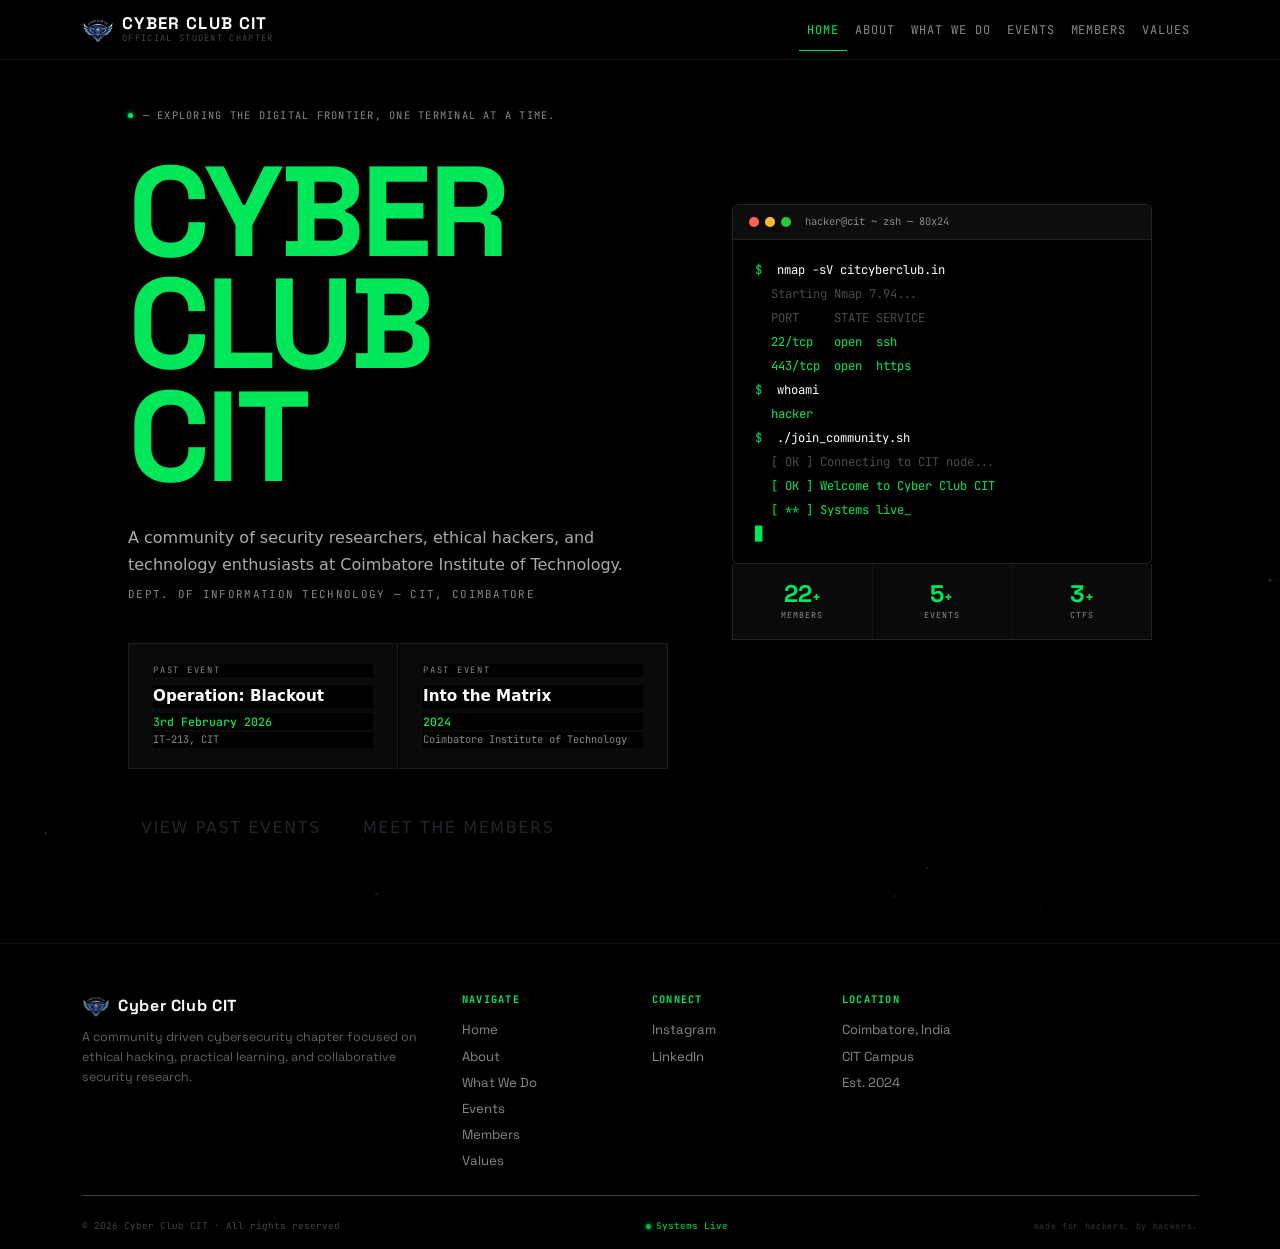
==== commit d3c2e26c: "fix: update member count 50->22, redesign about page layout with new vm-card grid and stats" ====
--- a/index.html
+++ b/index.html
@@ -103,7 +103,7 @@
         </div>
         <div class="hero-stat-grid" aria-label="Club statistics">
           <div class="hstat">
-            <span class="hstat-n" data-count="50">0</span>
+            <span class="hstat-n" data-count="22">0</span>
             <span class="hstat-l">Members</span>
           </div>
           <div class="hstat">
--- a/css/global.css
+++ b/css/global.css
@@ -23,7 +23,7 @@
 }
 
 *, *::before, *::after { margin: 0; padding: 0; box-sizing: border-box; }
-html { scroll-behavior: smooth; font-size: 16px; }
+html { scroll-behavior: smooth; font-size: 16px; background: var(--bg); }
 body {
   background: var(--bg);
   color: var(--text);
@@ -32,6 +32,17 @@
   overflow-x: hidden;
   -webkit-font-smoothing: antialiased;
 }
+body[data-page="index"] {
+  background-image: radial-gradient(circle, rgba(0,232,90,0.12) 1px, transparent 1px);
+  background-size: 32px 32px;
+}
+section, div, article, main { background: var(--bg); }
+.container, .container-fluid { background: var(--bg); max-width: 100%; }
+/* Scrollbar styling */
+::-webkit-scrollbar { width: 10px; background: var(--bg); }
+::-webkit-scrollbar-track { background: var(--bg); }
+::-webkit-scrollbar-thumb { background: var(--accent); border-radius: 5px; }
+::-webkit-scrollbar-thumb:hover { background: rgba(0, 232, 90, 0.8); }
 a { text-decoration: none; color: inherit; }
 img, svg { display: block; }
 ul { list-style: none; }
@@ -73,21 +84,20 @@
 }
 .nav-title {
   font-family: var(--font-disp);
-  font-size: 0.9rem;
-  font-weight: 700;
+  font-size: 1.05rem;\n  font-weight: 700;
   color: var(--text-bright);
   letter-spacing: 0.03em;
 }
 .nav-sub {
   font-family: var(--font-mono);
-  font-size: 0.55rem;
+  font-size: 0.58rem;
   color: var(--text);
   letter-spacing: 0.12em;
   text-transform: uppercase;
 }
 .nav-link {
   font-family: var(--font-mono);
-  font-size: 0.72rem;
+  font-size: 0.75rem;
   color: var(--text);
   letter-spacing: 0.08em;
   text-transform: uppercase;
@@ -143,10 +153,10 @@
   text-transform: uppercase;
 }
 .status-dot {
-  width: 6px; height: 6px;
+  width: 5px; height: 5px;
   border-radius: 50%;
   background: var(--accent);
-  box-shadow: 0 0 8px var(--accent);
+  box-shadow: 0 0 4px var(--accent);
   animation: pulseDot 2.5s ease-in-out infinite;
 }
 
@@ -407,11 +417,11 @@
 }
 
 /* ---- ABOUT ---- */
-.about-grid {
-  display: grid;
-  grid-template-columns: 1fr 1fr;
-  gap: 6rem;
-  align-items: start;
+.about-intro {
+  max-width: 700px;
+  margin: 0 auto;
+  text-align: center;
+  padding: 2rem 0;
 }
 .about-main-text {
   font-size: 1.05rem;
@@ -432,16 +442,19 @@
 }
 
 .about-stats {
-  display: grid;
-  grid-template-columns: 1fr 1fr;
+  display: flex;
+  justify-content: center;
   gap: 1px;
   background: var(--border);
   border: 1px solid var(--border);
-  margin-top: 1rem;
+  max-width: 700px;
+  margin: 2rem auto;
 }
 .astat {
   background: var(--bg);
-  padding: 1.5rem;
+  padding: 1.5rem 2rem;
+  flex: 1;
+  text-align: center;
 }
 .astat-n {
   font-family: var(--font-disp);
@@ -459,18 +472,20 @@
   text-transform: uppercase;
 }
 
-.vm-cards {
-  display: flex;
-  flex-direction: column;
-  gap: 1px;
-  background: var(--border);
-}
 .vm-card {
-  background: var(--bg);
+  background: var(--bg2);
   padding: 2rem;
-  transition: background 0.2s;
-}
-.vm-card:hover { background: var(--bg3); }
+  transition: transform 0.3s, box-shadow 0.3s, border-color 0.3s;
+  border: 1px solid rgba(255,255,255,0.08);
+  border-radius: 8px;
+  height: 100%;
+  will-change: transform;
+}
+.vm-card:hover {
+  border-color: var(--accent);
+  transform: translateY(-4px);
+  box-shadow: 0 8px 24px rgba(0, 232, 90, 0.1);
+}
 .vm-card-label {
   font-family: var(--font-mono);
   font-size: 0.58rem;
@@ -748,97 +763,112 @@
 }
 
 /* ---- TEAM ---- */
-#team { background: var(--bg); }
-.team-grid {
+#members {
+  background: var(--bg);
+  padding: 4rem var(--pad-x);
+}
+#membersContainer {
+  background: var(--bg);
+}
+.team-role-heading {
+  font-family: var(--font-mono);
+  font-size: 0.8rem;
+  color: var(--accent);
+  letter-spacing: 0.22em;
+  text-transform: uppercase;
+  margin: 3rem 0 2.5rem;
+  padding-bottom: 1.5rem;
+  border-bottom: 1px solid var(--border);
+  font-weight: 700;
+  width: 100%;
+}
+.team-members-container { width: 100%; }
+.team-card-wrapper { width: 100%; }
+.team-cards-grid {
   display: grid;
-  grid-template-columns: repeat(auto-fit, minmax(400px, 1fr));
-  gap: 1px;
-  background: var(--border);
-  border: 1px solid var(--border);
-  max-width: 860px;
+  grid-template-columns: repeat(auto-fit, minmax(280px, 1fr));
+  gap: 2.5rem;
+  width: 100%;
+  margin-bottom: 3rem;
 }
 .team-card {
   background: var(--bg2);
-  padding: 2.5rem;
-  display: flex;
-  gap: 2rem;
-  align-items: flex-start;
-  transition: background 0.2s;
+  padding: 2rem;
+  display: flex;
+  flex-direction: column;
+  gap: 1.2rem;
+  align-items: center;
+  text-align: center;
+  transition: transform 0.3s, box-shadow 0.3s, border-color 0.3s;
   position: relative;
   overflow: hidden;
-}
-.team-card::before {
-  content: '';
-  position: absolute;
-  top: 0; left: 0; right: 0;
-  height: 1px;
-  background: var(--accent);
-  transform: scaleX(0);
-  transform-origin: left;
-  transition: transform 0.3s var(--ease);
-}
-.team-card:hover { background: var(--bg3); }
-.team-card:hover::before { transform: scaleX(1); }
+  border: 1px solid rgba(255,255,255,0.08);
+  border-radius: 8px;
+  height: 100%;
+  will-change: transform;
+}
+.team-card:hover {
+  border-color: var(--accent);
+  transform: translateY(-6px);
+  box-shadow: 0 12px 24px rgba(0, 232, 90, 0.12);
+}
 .team-photo-wrap {
   flex-shrink: 0;
   width: 160px;
   height: 160px;
   position: relative;
+  border-radius: 8px;
+  overflow: hidden;
 }
 .team-photo {
   width: 160px;
   height: 160px;
   object-fit: cover;
   object-position: top center;
-  border: 1px solid var(--border-md);
+  border: 2px solid var(--border-md);
   display: block;
+  border-radius: 8px;
 }
 .team-photo-placeholder {
   width: 160px;
   height: 160px;
   background: var(--bg3);
-  border: 1px solid var(--border-md);
+  border: 2px solid var(--border-md);
   display: flex;
   align-items: center;
   justify-content: center;
   font-family: var(--font-mono);
-  font-size: 2.4rem;
+  font-size: 2.2rem;
   font-weight: 700;
   color: var(--accent);
   letter-spacing: 0.02em;
-}
-.team-info { flex: 1; }
-.team-role-heading {
-  font-family: var(--font-mono);
-  font-size: 0.7rem;
+  border-radius: 8px;
+}
+.team-info { flex: 1; width: 100%; }
+.team-role {
+  font-family: var(--font-mono);
+  font-size: 0.62rem;
   color: var(--accent);
   letter-spacing: 0.22em;
   text-transform: uppercase;
-  margin: 3rem 0 1.5rem;
-  padding-bottom: 0.5rem;
-  border-bottom: 1px solid var(--border-md);
-}
-.team-role {
-  font-family: var(--font-mono);
-  font-size: 0.55rem;
-  color: var(--accent);
-  letter-spacing: 0.22em;
-  text-transform: uppercase;
-  margin-bottom: 0.5rem;
+  margin-bottom: 0.7rem;
+  font-weight: 700;
 }
 .team-name {
   font-family: var(--font-disp);
-  font-size: 1.3rem;
+  font-size: 1.35rem;
   font-weight: 700;
   color: var(--text-bright);
   margin-bottom: 0.5rem;
   letter-spacing: -0.01em;
+  line-height: 1.3;
 }
 .team-dept {
-  font-size: 0.78rem;
-  line-height: 1.6;
-  color: var(--text);
-  margin-bottom: 0.25rem;
+  font-size: 0.82rem;
+  line-height: 1.5;
+  color: var(--text);
+  margin-bottom: 0;
+  font-weight: 500;
 }
 .team-bio {
   font-size: 0.8rem;
@@ -944,18 +974,20 @@
   to   { transform: translateX(-50%); }
 }
 @keyframes pulseDot {
-  0%, 100% { box-shadow: 0 0 5px var(--accent); }
-  50%       { box-shadow: 0 0 12px var(--accent), 0 0 20px rgba(0,232,90,0.3); }
+  0%, 100% { box-shadow: 0 0 3px var(--accent); }
+  50%       { box-shadow: 0 0 7px var(--accent), 0 0 12px rgba(0,232,90,0.15); }
 }
 
 /* ---- PAGE HEADER (for sub-pages) ---- */
 .page-header {
   padding-top: calc(var(--nav-h) + 4rem);
   padding-bottom: 4rem;
-  max-width: var(--max-w);
+  width: 100%;
   margin: 0 auto;
   padding-left: var(--pad-x);
   padding-right: var(--pad-x);
+  background: var(--bg);
+  border-bottom: 1px solid rgba(255,255,255,0.05);
 }
 .page-header .section-title { margin-bottom: 0; }
 
@@ -963,7 +995,6 @@
 @media (max-width: 1100px) {
   .hero-body { flex-direction: column; }
   .hero-right { flex: 0 0 auto; width: 100%; max-width: 500px; }
-  .about-grid { grid-template-columns: 1fr; gap: 3rem; }
   .activities-grid { grid-template-columns: repeat(2, 1fr); }
   .values-grid { grid-template-columns: repeat(2, 1fr); }
   .events-grid { grid-template-columns: 1fr; }
@@ -971,10 +1002,16 @@
 @media (max-width: 768px) {
   :root { --pad-x: 1.5rem; }
   section { padding: 4rem var(--pad-x); }
+  #members { padding: 3rem var(--pad-x); }
   .activities-grid { grid-template-columns: 1fr; }
   .values-grid { grid-template-columns: 1fr 1fr; }
   .hero-title { font-size: clamp(3.5rem, 15vw, 7rem); }
   .event-meta-grid { grid-template-columns: 1fr; }
+  .team-cards-grid { grid-template-columns: 1fr; }
+  .team-card { padding: 1.5rem; }
+  .team-photo-wrap, .team-photo, .team-photo-placeholder { width: 120px; height: 120px; }
+  .team-photo-placeholder { font-size: 1.6rem; }
+  .team-name { font-size: 1.1rem; }
 }
 @media (max-width: 480px) {
   .values-grid { grid-template-columns: 1fr; }
@@ -987,20 +1024,20 @@
 }
 
 /* ── Bootstrap Dark-Theme Overrides ── */
-.navbar { background: var(--nav-bg, rgba(10,10,15,0.92)); backdrop-filter: blur(14px); -webkit-backdrop-filter: blur(14px); border-bottom: 1px solid var(--border-dim); }
-.navbar-dark .navbar-nav .nav-link { color: var(--text); font-family: var(--font-mono); font-size: 0.7rem; letter-spacing: 0.08em; text-transform: uppercase; padding: 0.5rem 0.9rem; transition: color 0.2s; }
+.navbar { background: var(--bg); backdrop-filter: blur(14px); -webkit-backdrop-filter: blur(14px); border-bottom: 1px solid rgba(255,255,255,0.05); }
+.navbar-dark .navbar-nav .nav-link { color: var(--text); font-family: var(--font-mono); font-size: 0.75rem; letter-spacing: 0.08em; text-transform: uppercase; padding: 0.5rem 0.9rem; transition: color 0.2s; }
 .navbar-dark .navbar-nav .nav-link:hover,
 .navbar-dark .navbar-nav .nav-link.active { color: var(--accent); }
 .navbar-toggler { color: var(--text); }
-.navbar-toggler-icon { background-image: url("data:image/svg+xml,%3csvg xmlns='http://www.w3.org/2000/svg' viewBox='0 0 30 30'%3e%3cpath stroke='rgba(200,210,220,0.8)' stroke-linecap='round' stroke-miterlimit='10' stroke-width='2' d='M4 7h22M4 15h22M4 23h22'/%3e%3c/svg%3e"); }
-footer { background: var(--nav-bg, rgba(10,10,15,0.95)); border-top: 1px solid var(--border-dim); }
-footer hr { border-color: var(--border-dim) !important; }
-.footer-col-title { font-family: var(--font-mono); font-size: 0.6rem; letter-spacing: 0.12em; text-transform: uppercase; color: var(--accent); margin-bottom: 0.8rem; }
+.navbar-toggler-icon { background-image: url("data:image/svg+xml,%3csvg xmlns='http://www.w3.org/2000/svg' viewBox='0 0 30 30'%3e%3cpath stroke='rgba(136,136,136,0.8)' stroke-linecap='round' stroke-miterlimit='10' stroke-width='2' d='M4 7h22M4 15h22M4 23h22'/%3e%3c/svg%3e"); }
+footer { background: var(--bg); border-top: 1px solid rgba(255,255,255,0.05); }
+footer hr { border-color: rgba(255,255,255,0.05) !important; }
+.footer-col-title { font-family: var(--font-mono); font-size: 0.65rem; letter-spacing: 0.12em; text-transform: uppercase; color: var(--accent); margin-bottom: 0.8rem; font-weight: 700; }
 .footer-col-links { display: flex; flex-direction: column; gap: 0.4rem; }
-.footer-col-links a { color: var(--text); text-decoration: none; font-size: 0.8rem; font-family: var(--font-body); transition: color 0.2s; }
+.footer-col-links a { color: var(--text); text-decoration: none; font-size: 0.82rem; font-family: var(--font-disp); transition: color 0.2s; }
 .footer-col-links a:hover { color: var(--accent); }
-.footer-brand-name-text { font-family: var(--font-disp); font-weight: 700; font-size: 0.95rem; color: var(--text-bright); letter-spacing: 0.04em; }
-.footer-desc { font-family: var(--font-body); font-size: 0.75rem; color: var(--text); opacity: 0.65; line-height: 1.6; }
-.footer-copy { font-family: var(--font-mono); font-size: 0.55rem; color: var(--text); opacity: 0.4; }
-.footer-status { font-family: var(--font-mono); font-size: 0.55rem; color: var(--accent); opacity: 0.7; display: flex; align-items: center; gap: 0.3rem; }
-.footer-made { font-family: var(--font-mono); font-size: 0.5rem; color: var(--text); opacity: 0.3; letter-spacing: 0.08em; }
+.footer-brand-name-text { font-family: var(--font-disp); font-weight: 700; font-size: 1rem; color: var(--text-bright); letter-spacing: 0.04em; }
+.footer-desc { font-family: var(--font-disp); font-size: 0.78rem; color: var(--text); opacity: 0.7; line-height: 1.6; }
+.footer-copy { font-family: var(--font-mono); font-size: 0.58rem; color: var(--text); opacity: 0.5; }
+.footer-status { font-family: var(--font-mono); font-size: 0.58rem; color: var(--accent); opacity: 0.8; display: flex; align-items: center; gap: 0.3rem; font-weight: 600; }
+.footer-made { font-family: var(--font-mono); font-size: 0.52rem; color: var(--text); opacity: 0.4; letter-spacing: 0.08em; }
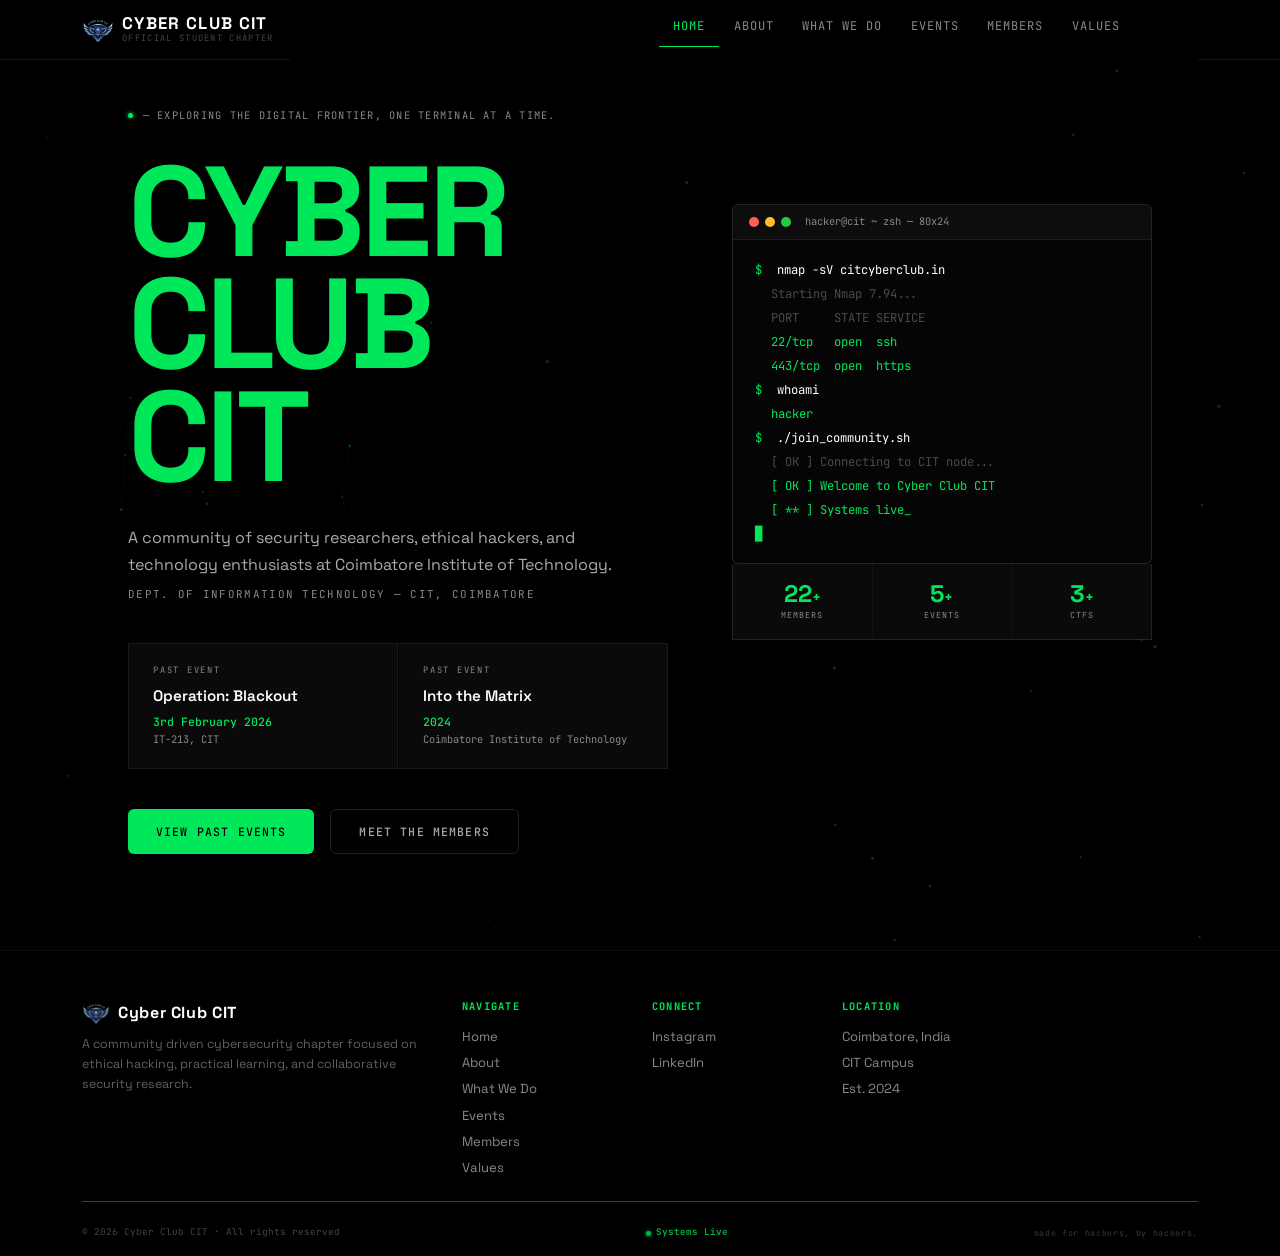
==== commit 79995948: "fix: load Bootstrap before global.css so nav overrides work" ====
--- a/index.html
+++ b/index.html
@@ -7,8 +7,8 @@
   <meta name="description" content="Student-driven cybersecurity community at Coimbatore Institute of Technology.">
   <link rel="preconnect" href="https://fonts.googleapis.com">
   <link href="https://fonts.googleapis.com/css2?family=Space+Grotesk:wght@300;400;500;600;700&family=JetBrains+Mono:wght@300;400;500;700&display=swap" rel="stylesheet">
+  <link href="https://cdn.jsdelivr.net/npm/bootstrap@5.3.3/dist/css/bootstrap.min.css" rel="stylesheet">
   <link rel="stylesheet" href="css/global.css">
-  <link href="https://cdn.jsdelivr.net/npm/bootstrap@5.3.3/dist/css/bootstrap.min.css" rel="stylesheet">
 </head>
 <body data-page="index">
 
--- a/css/global.css
+++ b/css/global.css
@@ -36,8 +36,10 @@
   background-image: radial-gradient(circle, rgba(0,232,90,0.12) 1px, transparent 1px);
   background-size: 32px 32px;
 }
-section, div, article, main { background: var(--bg); }
-.container, .container-fluid { background: var(--bg); max-width: 100%; }
+
+/* REMOVED: section, div, article, main { background: var(--bg); } — was overriding all card backgrounds */
+/* REMOVED: .container, .container-fluid { background: var(--bg); max-width: 100%; } — was breaking layout width */
+
 /* Scrollbar styling */
 ::-webkit-scrollbar { width: 10px; background: var(--bg); }
 ::-webkit-scrollbar-track { background: var(--bg); }
@@ -46,18 +48,36 @@
 a { text-decoration: none; color: inherit; }
 img, svg { display: block; }
 ul { list-style: none; }
+mark { background: none; color: var(--accent); }
 
 /* ---- NAV ---- */
 #navbar {
   position: fixed;
   top: 0; left: 0; right: 0;
   height: var(--nav-h);
-  z-index: 500;
+  z-index: 1000;
   border-bottom: 1px solid var(--border);
   background: rgba(0,0,0,0.92);
   backdrop-filter: blur(12px);
   -webkit-backdrop-filter: blur(12px);
 }
+.navbar-collapse {
+  background: rgba(0,0,0,0.97);
+  backdrop-filter: blur(20px);
+  -webkit-backdrop-filter: blur(20px);
+  border-top: 1px solid var(--border);
+  padding: 0.75rem var(--pad-x) 1.25rem;
+}
+@media (max-width: 991px) {
+  .navbar-collapse.show,
+  .navbar-collapse.collapsing {
+    position: fixed;
+    top: var(--nav-h);
+    left: 0; right: 0;
+    z-index: 999;
+  }
+}
+
 .nav-inner {
   max-width: var(--max-w);
   margin: 0 auto;
@@ -84,7 +104,8 @@
 }
 .nav-title {
   font-family: var(--font-disp);
-  font-size: 1.05rem;\n  font-weight: 700;
+  font-size: 1.05rem;
+  font-weight: 700;
   color: var(--text-bright);
   letter-spacing: 0.03em;
 }
@@ -114,13 +135,8 @@
 }
 .nav-link:hover { color: var(--text-bright); }
 .nav-link:hover::after { width: 100%; }
-.nav-link.active {
-  color: var(--accent);
-}
-.nav-link.active::after {
-  width: 100%;
-}
-
+.nav-link.active { color: var(--accent); }
+.nav-link.active::after { width: 100%; }
 
 
 /* ---- HERO ---- */
@@ -260,8 +276,6 @@
   animation: fadeUp 0.5s var(--ease) 0.5s both;
 }
 
-
-
 .hero-right {
   flex: 0 0 420px;
   display: flex;
@@ -286,9 +300,7 @@
   gap: 6px;
   border-bottom: 1px solid var(--border);
 }
-.tbar-dot {
-  width: 10px; height: 10px; border-radius: 50%;
-}
+.tbar-dot { width: 10px; height: 10px; border-radius: 50%; }
 .tbar-dot--red    { background: #ff5f56; }
 .tbar-dot--yellow { background: #ffbd2e; }
 .tbar-dot--green  { background: #27c93f; }
@@ -364,13 +376,8 @@
   white-space: nowrap;
   border: none;
 }
-.btn--primary {
-  background: var(--accent);
-  color: #000;
-}
-.btn--primary:hover {
-  background: #1fff6e;
-}
+.btn--primary { background: var(--accent); color: #000; }
+.btn--primary:hover { background: #1fff6e; }
 .btn--ghost {
   border: 1px solid var(--border-md);
   color: var(--text-mid);
@@ -384,8 +391,9 @@
 /* ---- SECTIONS ---- */
 section {
   padding: 6rem var(--pad-x);
-}
-.section--alt { background: var(--bg2); }
+  background: var(--bg);
+}
+.section--alt { background: var(--bg2) !important; }
 
 .section-eyebrow {
   display: flex;
@@ -417,12 +425,6 @@
 }
 
 /* ---- ABOUT ---- */
-.about-intro {
-  max-width: 700px;
-  margin: 0 auto;
-  text-align: center;
-  padding: 2rem 0;
-}
 .about-main-text {
   font-size: 1.05rem;
   font-weight: 400;
@@ -436,24 +438,18 @@
   color: var(--text);
   margin-bottom: 1rem;
 }
-mark {
-  background: none;
-  color: var(--accent);
-}
 
 .about-stats {
-  display: flex;
-  justify-content: center;
+  display: grid;
+  grid-template-columns: repeat(4, 1fr);
   gap: 1px;
   background: var(--border);
   border: 1px solid var(--border);
-  max-width: 700px;
-  margin: 2rem auto;
+  margin-top: 2rem;
 }
 .astat {
   background: var(--bg);
-  padding: 1.5rem 2rem;
-  flex: 1;
+  padding: 1.2rem 1rem;
   text-align: center;
 }
 .astat-n {
@@ -472,38 +468,98 @@
   text-transform: uppercase;
 }
 
+.about-intro {
+  max-width: 720px;
+  padding: 1rem 0;
+}
+.about-intro .about-main-text {
+  font-size: 1.1rem;
+  font-weight: 500;
+  color: var(--text-bright);
+  line-height: 1.8;
+  margin-bottom: 1.2rem;
+}
 .vm-card {
   background: var(--bg2);
   padding: 2rem;
+  border: 1px solid rgba(255,255,255,0.06);
+  border-radius: 10px;
+  height: 100%;
   transition: transform 0.3s, box-shadow 0.3s, border-color 0.3s;
-  border: 1px solid rgba(255,255,255,0.08);
-  border-radius: 8px;
-  height: 100%;
   will-change: transform;
 }
 .vm-card:hover {
   border-color: var(--accent);
   transform: translateY(-4px);
-  box-shadow: 0 8px 24px rgba(0, 232, 90, 0.1);
-}
-.vm-card-label {
-  font-family: var(--font-mono);
-  font-size: 0.58rem;
-  color: var(--accent);
-  letter-spacing: 0.25em;
-  text-transform: uppercase;
+  box-shadow: 0 8px 28px rgba(0, 232, 90, 0.08);
+}
+.vm-card-icon {
+  width: 44px; height: 44px;
+  display: flex; align-items: center; justify-content: center;
+  border: 1px solid rgba(0,232,90,0.2);
+  border-radius: 10px;
+  color: var(--accent);
+  margin-bottom: 1.5rem;
+  background: rgba(0,232,90,0.04);
+}
+.vm-card h3 {
+  font-size: 1.05rem;
+  font-weight: 600;
+  color: var(--text-bright);
   margin-bottom: 0.75rem;
-}
-.vm-card h3 {
-  font-size: 1.2rem;
+  letter-spacing: -0.01em;
+}
+.vm-card p {
+  font-size: 0.82rem;
+  line-height: 1.8;
+  color: var(--text);
+  opacity: 0.85;
+}
+
+.about-section-head { margin: 4rem 0 2rem; }
+.about-section-head h2 {
+  font-family: var(--font-disp);
+  font-size: 1.6rem;
+  font-weight: 700;
+  color: var(--text-bright);
+  margin-top: 0.5rem;
+  letter-spacing: -0.02em;
+}
+
+.benefit-card {
+  background: var(--bg2);
+  padding: 1.5rem;
+  border: 1px solid rgba(255,255,255,0.06);
+  border-radius: 10px;
+  height: 100%;
+  transition: transform 0.3s, border-color 0.3s;
+  will-change: transform;
+}
+.benefit-card:hover {
+  border-color: var(--accent);
+  transform: translateY(-3px);
+}
+.benefit-icon {
+  width: 38px; height: 38px;
+  display: flex; align-items: center; justify-content: center;
+  border: 1px solid rgba(0,232,90,0.15);
+  border-radius: 8px;
+  color: var(--accent);
+  margin-bottom: 1rem;
+  background: rgba(0,232,90,0.03);
+}
+.benefit-card h4 {
+  font-family: var(--font-disp);
+  font-size: 0.85rem;
   font-weight: 600;
   color: var(--text-bright);
-  margin-bottom: 0.75rem;
-}
-.vm-card p {
-  font-size: 0.85rem;
-  line-height: 1.8;
-  color: var(--text);
+  margin-bottom: 0.5rem;
+}
+.benefit-card p {
+  font-size: 0.72rem;
+  line-height: 1.7;
+  color: var(--text);
+  opacity: 0.75;
 }
 
 /* ---- WHAT WE DO ---- */
@@ -624,7 +680,6 @@
   transition: background 0.2s;
 }
 .event-card:hover { background: var(--bg3); }
-
 .event-card-type {
   font-family: var(--font-mono);
   font-size: 0.58rem;
@@ -644,7 +699,6 @@
   border: 1px solid var(--border-md);
   padding: 3px 10px;
 }
-
 .event-card h3 {
   font-family: var(--font-disp);
   font-size: 1.4rem;
@@ -666,7 +720,6 @@
   color: var(--text);
   margin-bottom: 2rem;
 }
-
 .event-meta-grid {
   display: grid;
   grid-template-columns: 1fr 1fr;
@@ -685,7 +738,6 @@
   font-size: 0.82rem;
   color: var(--text-bright);
 }
-
 .event-tags {
   display: flex;
   flex-wrap: wrap;
@@ -700,7 +752,6 @@
   padding: 3px 10px;
   letter-spacing: 0.06em;
 }
-
 .event-rounds {
   border-top: 1px solid var(--border);
   padding-top: 1.5rem;
@@ -741,7 +792,6 @@
   line-height: 1.7;
   color: var(--text);
 }
-
 .prize-list {
   margin-top: 1.5rem;
   display: flex;
@@ -767,9 +817,7 @@
   background: var(--bg);
   padding: 4rem var(--pad-x);
 }
-#membersContainer {
-  background: var(--bg);
-}
+#membersContainer { background: var(--bg); }
 .team-role-heading {
   font-family: var(--font-mono);
   font-size: 0.8rem;
@@ -814,15 +862,13 @@
 }
 .team-photo-wrap {
   flex-shrink: 0;
-  width: 160px;
-  height: 160px;
+  width: 160px; height: 160px;
   position: relative;
   border-radius: 8px;
   overflow: hidden;
 }
 .team-photo {
-  width: 160px;
-  height: 160px;
+  width: 160px; height: 160px;
   object-fit: cover;
   object-position: top center;
   border: 2px solid var(--border-md);
@@ -830,8 +876,7 @@
   border-radius: 8px;
 }
 .team-photo-placeholder {
-  width: 160px;
-  height: 160px;
+  width: 160px; height: 160px;
   background: var(--bg3);
   border: 2px solid var(--border-md);
   display: flex;
@@ -898,10 +943,7 @@
   text-transform: uppercase;
   min-width: 3rem;
 }
-.team-contact-item a {
-  color: var(--accent);
-  transition: opacity 0.2s;
-}
+.team-contact-item a { color: var(--accent); transition: opacity 0.2s; }
 .team-contact-item a:hover { opacity: 0.7; }
 
 /* ---- VALUES ---- */
@@ -943,8 +985,6 @@
   color: var(--text);
 }
 
-
-
 /* ---- SCROLL REVEAL ---- */
 .reveal {
   opacity: 0;
@@ -953,8 +993,6 @@
   transition-delay: var(--delay, 0s);
 }
 .reveal.visible { opacity: 1; transform: translateY(0); }
-
-
 
 /* ---- KEYFRAMES ---- */
 @keyframes fadeUp {
@@ -1005,6 +1043,7 @@
   #members { padding: 3rem var(--pad-x); }
   .activities-grid { grid-template-columns: 1fr; }
   .values-grid { grid-template-columns: 1fr 1fr; }
+  .about-stats { grid-template-columns: repeat(2, 1fr); }
   .hero-title { font-size: clamp(3.5rem, 15vw, 7rem); }
   .event-meta-grid { grid-template-columns: 1fr; }
   .team-cards-grid { grid-template-columns: 1fr; }
@@ -1015,6 +1054,7 @@
 }
 @media (max-width: 480px) {
   .values-grid { grid-template-columns: 1fr; }
+  .about-stats { grid-template-columns: 1fr 1fr; }
   .event-cards-row { flex-direction: column; }
   .event-mini-card + .event-mini-card { border-left: 1px solid var(--border); border-top: none; }
 }
@@ -1024,7 +1064,7 @@
 }
 
 /* ── Bootstrap Dark-Theme Overrides ── */
-.navbar { background: var(--bg); backdrop-filter: blur(14px); -webkit-backdrop-filter: blur(14px); border-bottom: 1px solid rgba(255,255,255,0.05); }
+.navbar { background: transparent; border-bottom: none; }
 .navbar-dark .navbar-nav .nav-link { color: var(--text); font-family: var(--font-mono); font-size: 0.75rem; letter-spacing: 0.08em; text-transform: uppercase; padding: 0.5rem 0.9rem; transition: color 0.2s; }
 .navbar-dark .navbar-nav .nav-link:hover,
 .navbar-dark .navbar-nav .nav-link.active { color: var(--accent); }
@@ -1040,4 +1080,4 @@
 .footer-desc { font-family: var(--font-disp); font-size: 0.78rem; color: var(--text); opacity: 0.7; line-height: 1.6; }
 .footer-copy { font-family: var(--font-mono); font-size: 0.58rem; color: var(--text); opacity: 0.5; }
 .footer-status { font-family: var(--font-mono); font-size: 0.58rem; color: var(--accent); opacity: 0.8; display: flex; align-items: center; gap: 0.3rem; font-weight: 600; }
-.footer-made { font-family: var(--font-mono); font-size: 0.52rem; color: var(--text); opacity: 0.4; letter-spacing: 0.08em; }
+.footer-made { font-family: var(--font-mono); font-size: 0.52rem; color: var(--text); opacity: 0.4; letter-spacing: 0.08em; }
